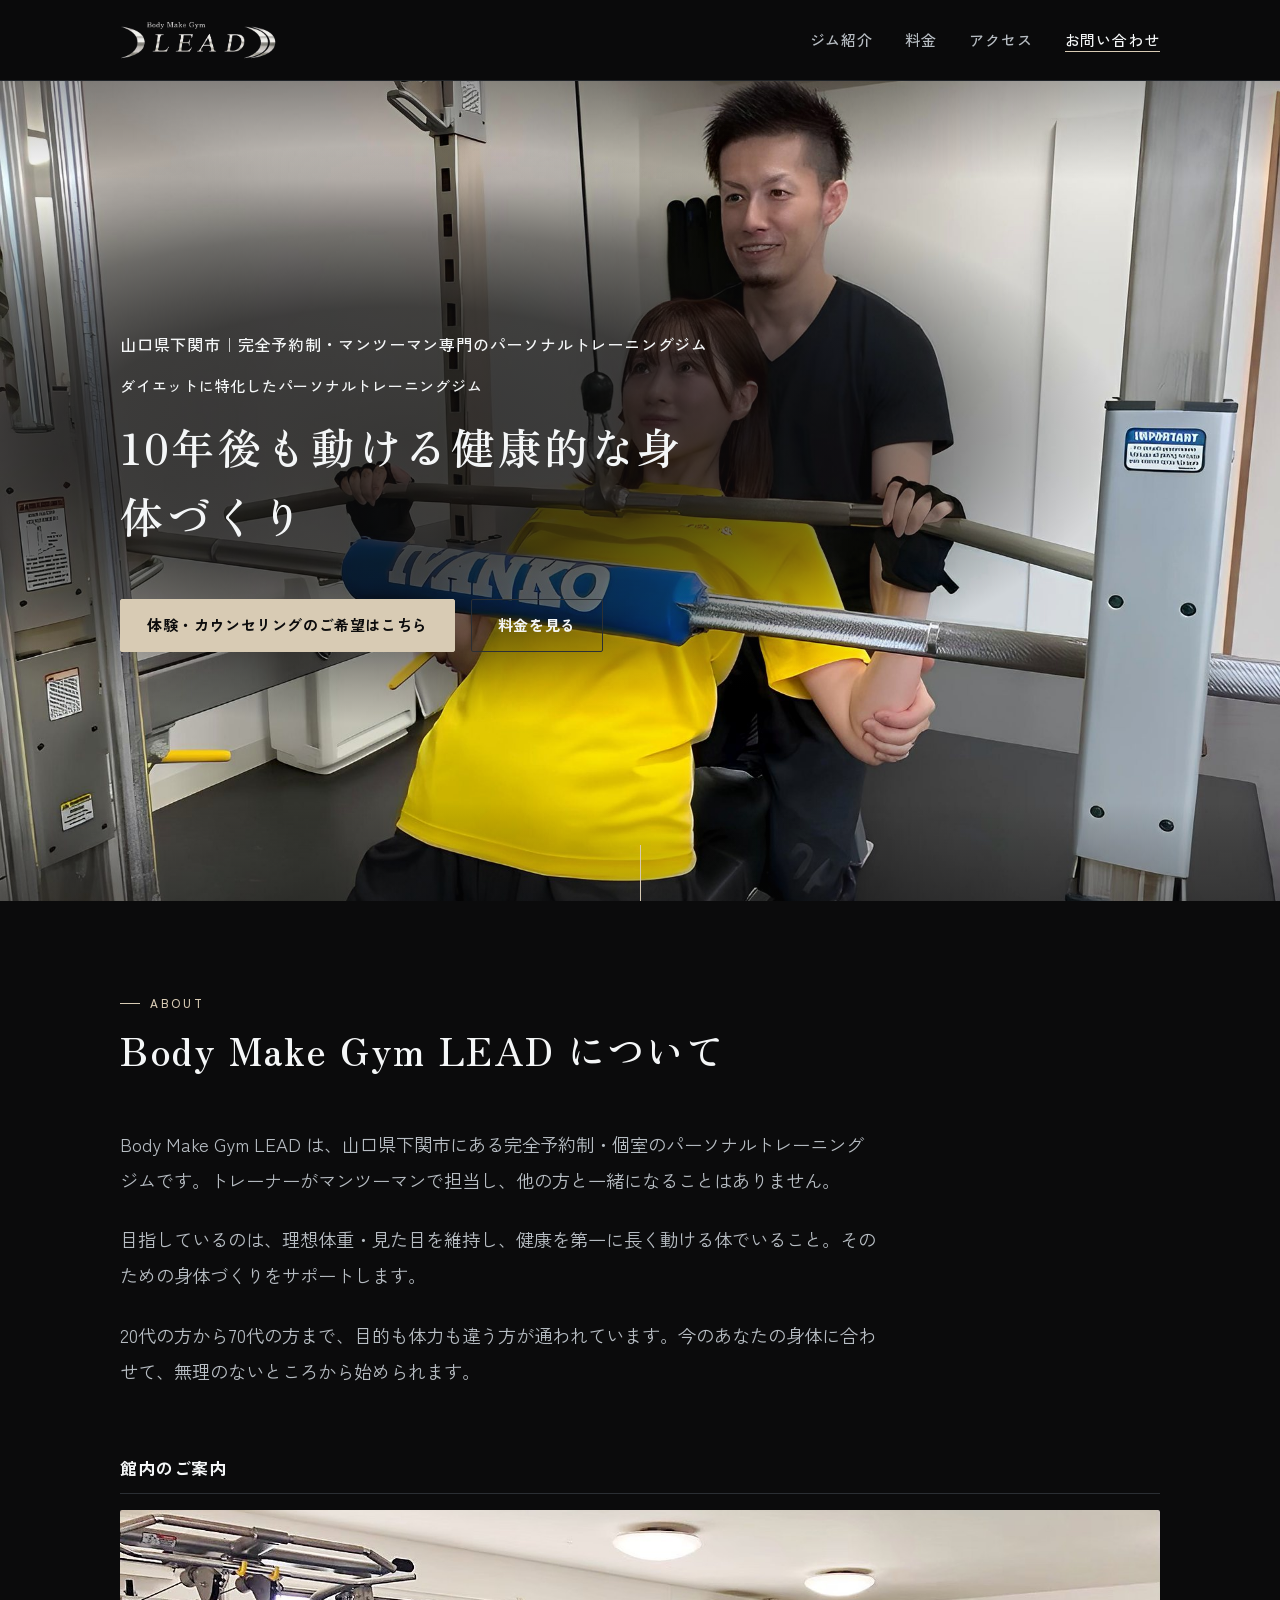
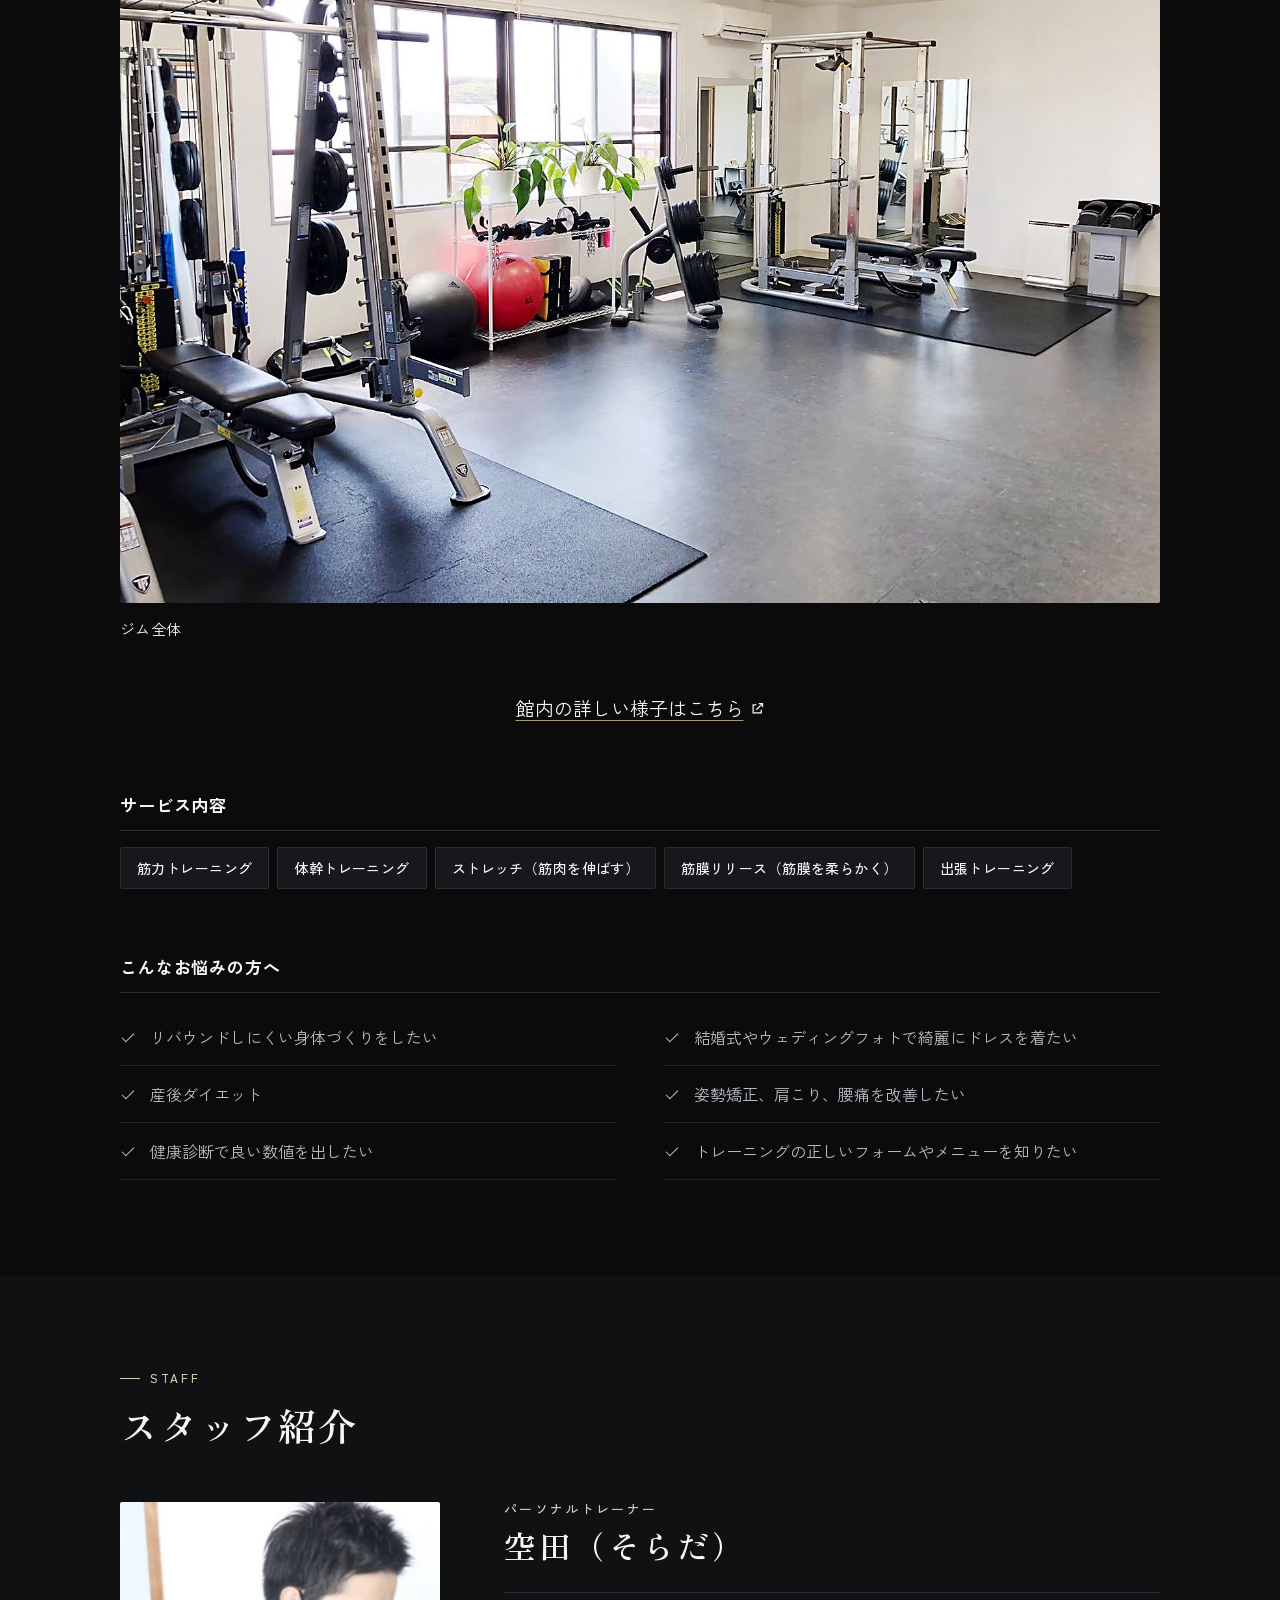
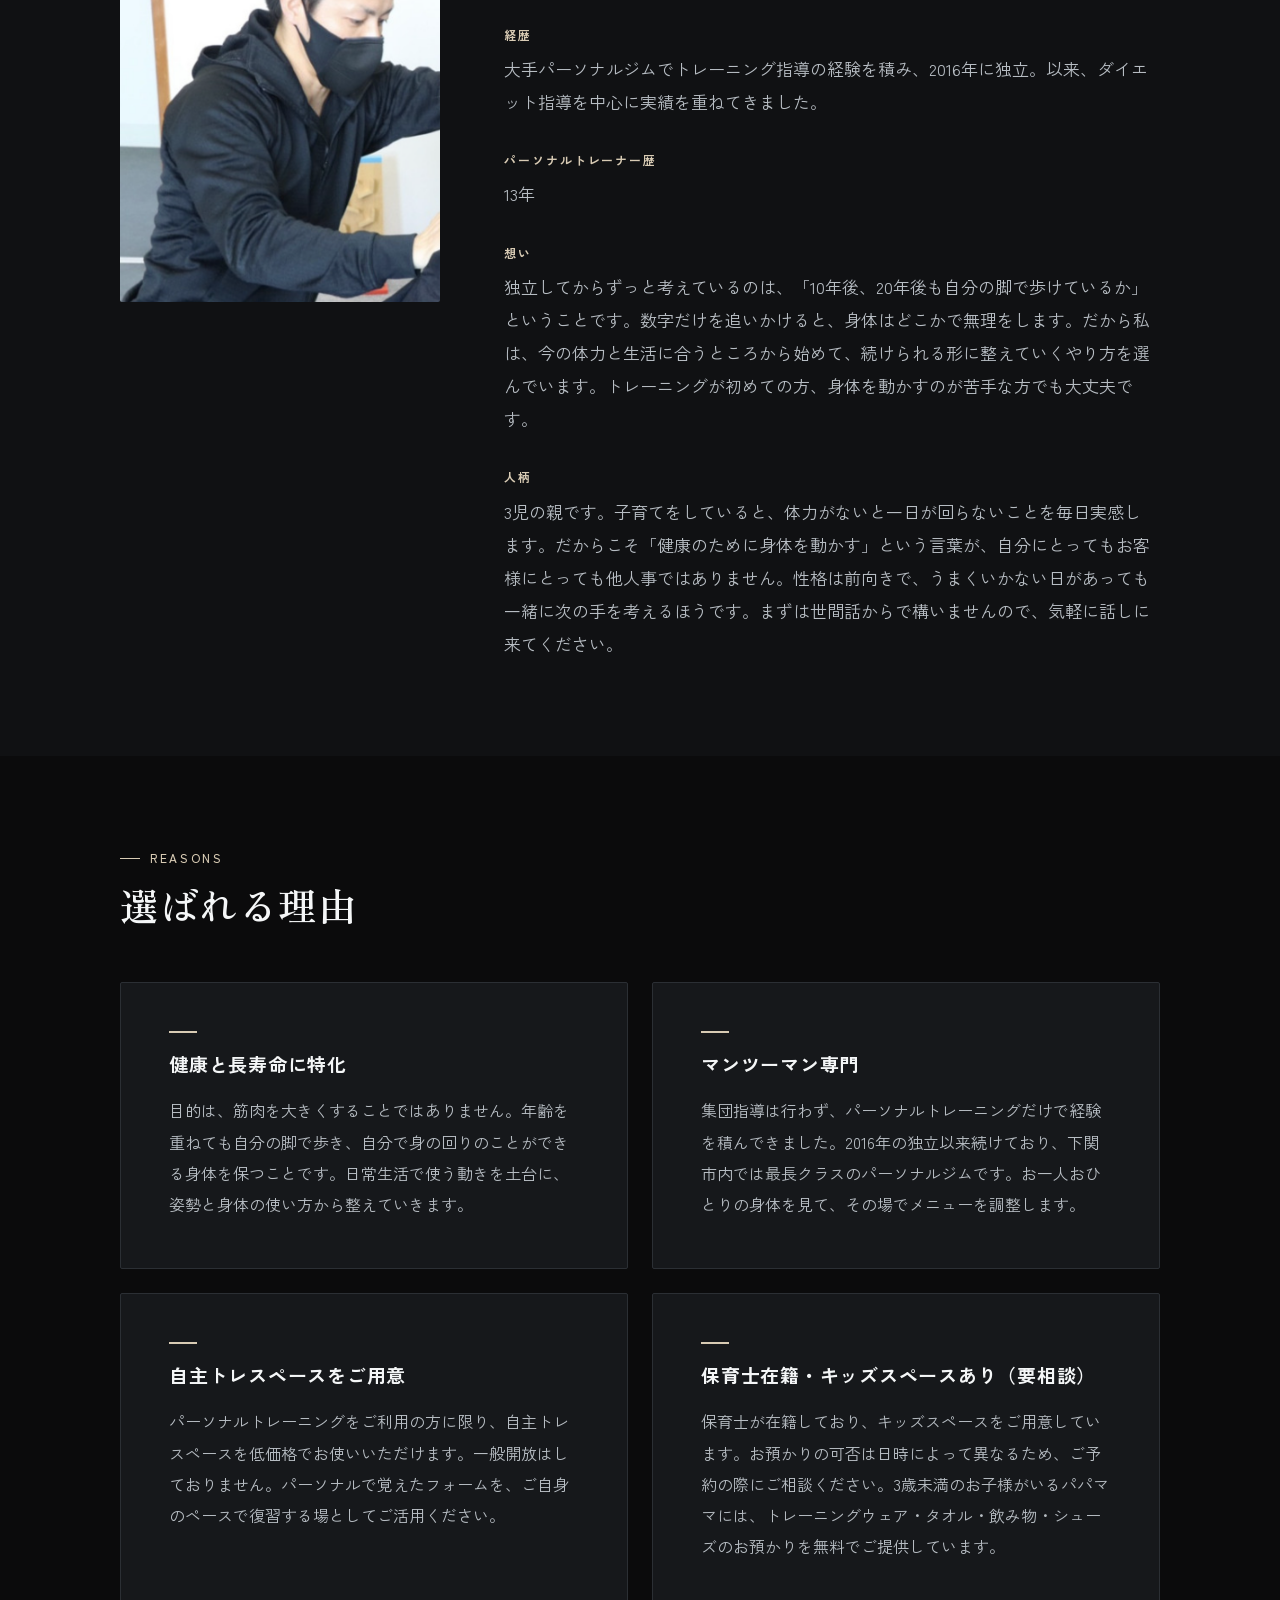
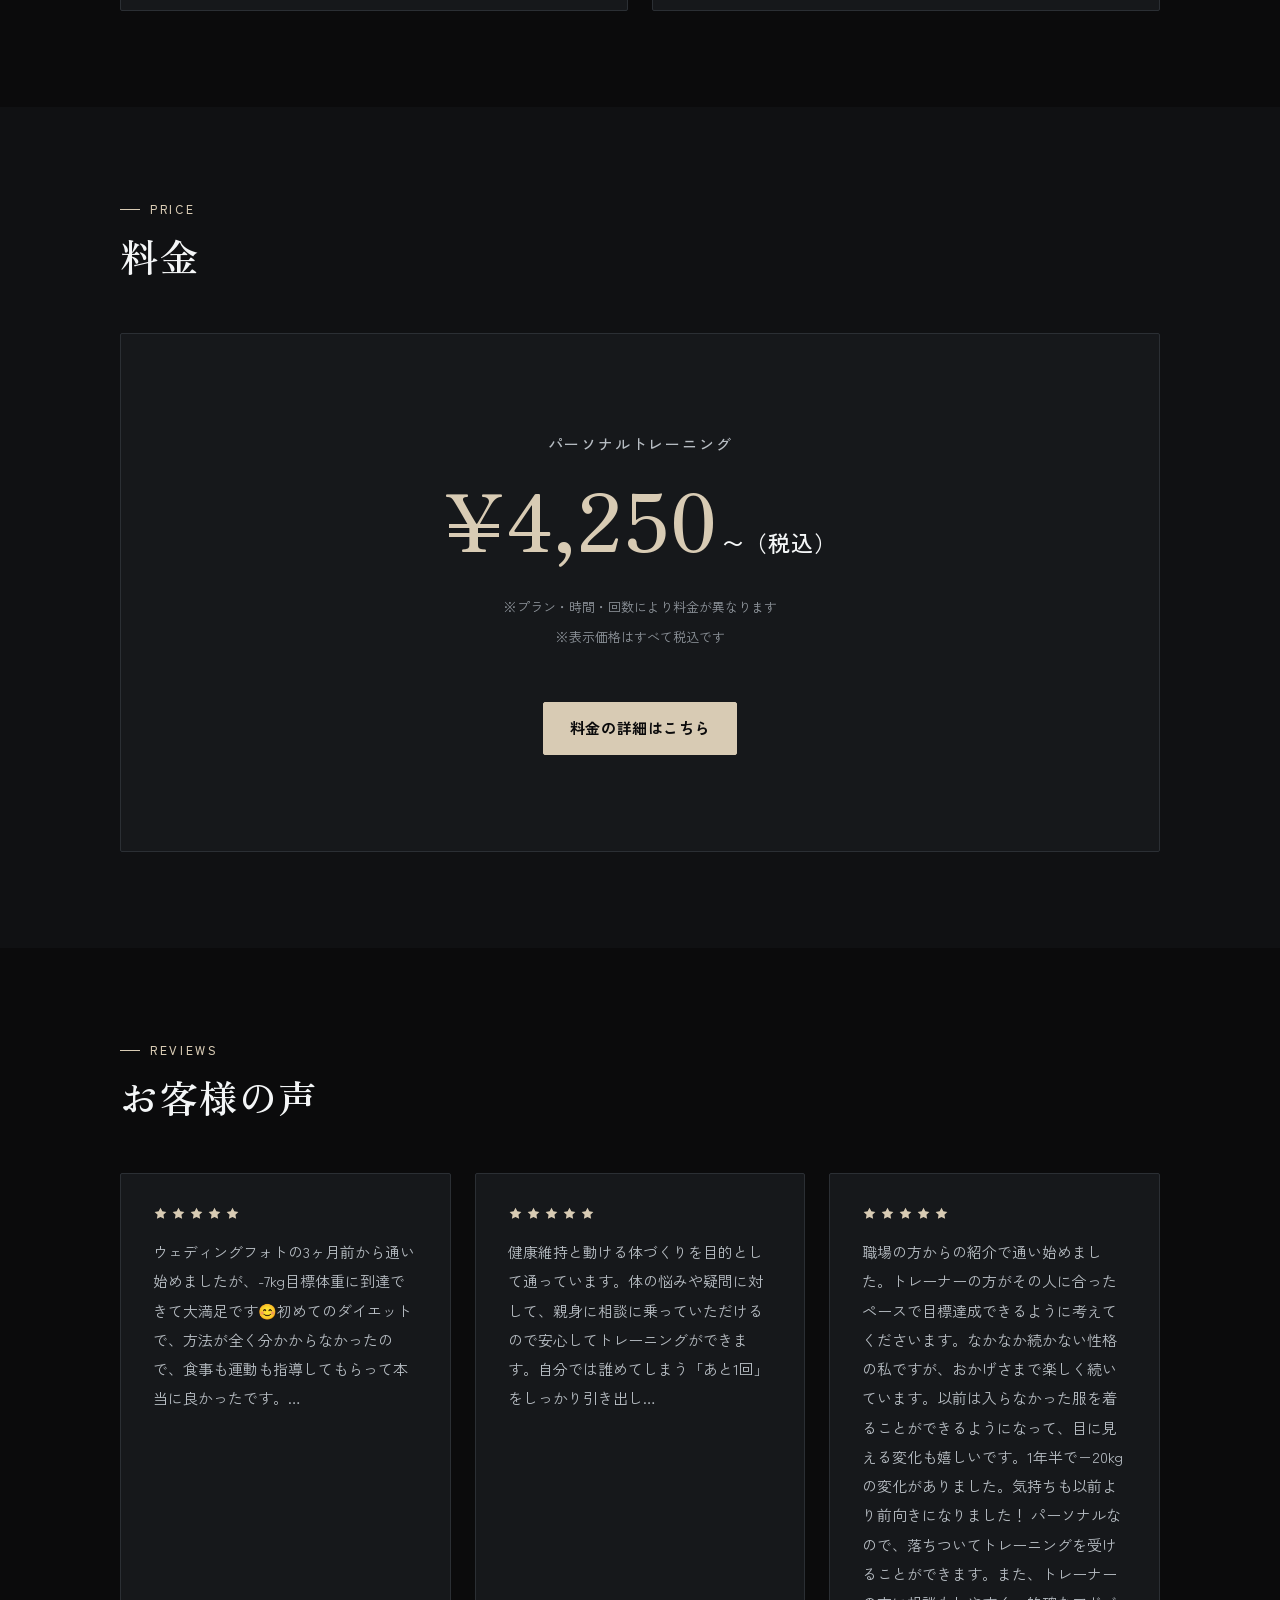
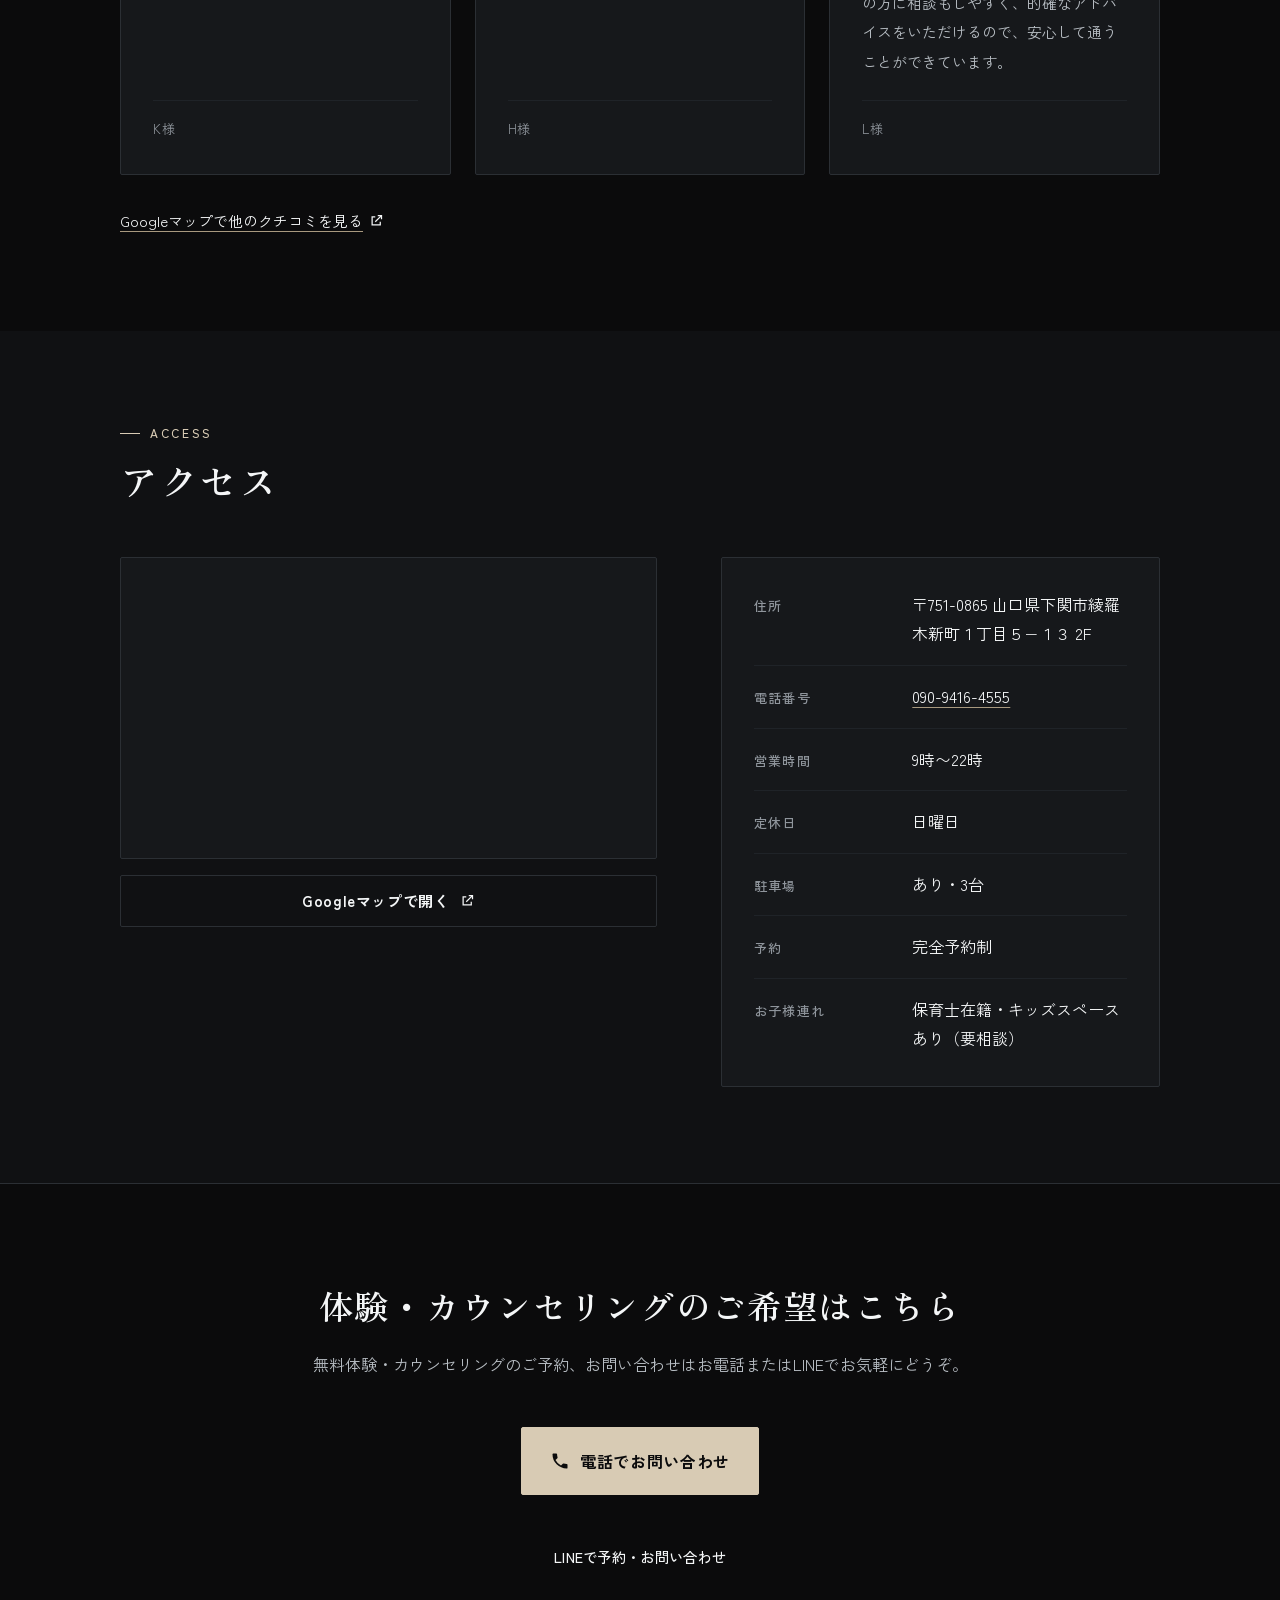
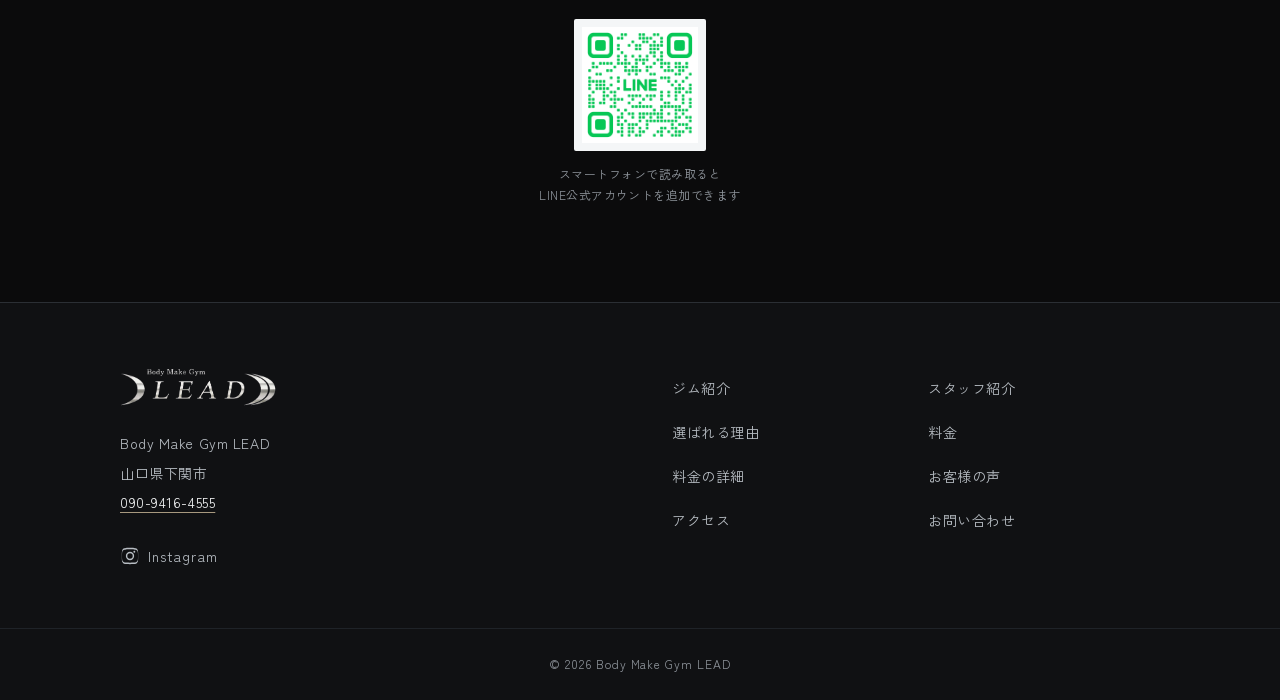
==== index.html @ f2c36df5 "Update rightmost customer review and LINE ID - Replace the third customer review (L様) with new testi" ====
<!DOCTYPE html>
<html lang="ja">
<head>
<meta charset="UTF-8">
<meta name="viewport" content="width=device-width, initial-scale=1">
<title>Body Make Gym LEAD｜山口県下関市のパーソナルトレーニングジム</title>
<meta name="description" content="山口県下関市の完全予約制・マンツーマン専門パーソナルトレーニングジム。健康と、10年後も動ける身体づくりを目的に、20代から70代まで幅広い方が通われています。">
<link rel="preconnect" href="https://fonts.googleapis.com">
<link rel="preconnect" href="https://fonts.gstatic.com" crossorigin>
<link href="https://fonts.googleapis.com/css2?family=Zen+Kaku+Gothic+New:wght@400;500;700&family=Zen+Old+Mincho:wght@400;600&display=swap" rel="stylesheet">
<link rel="stylesheet" href="assets/css/style.css">
</head>
<body class="lead-page">

<a class="lead-skip" href="#lead-main">本文へスキップ</a>

<!-- ============================================================
     ① ヘッダー
     ロゴ画像 ＋ アンカーナビ（ジム紹介／料金／アクセス／お問い合わせ）
     ============================================================ -->
<header class="lead-header" id="lead-header">
  <div class="lead-header__inner">

    <!-- ▼ロゴ：クライアント支給のロゴ画像に差し替え → {{ロゴ画像ファイル}}（支給済み logo_001.jpg）を切り抜き・透過処理して assets/img/logo.png として設置 -->
    <a class="lead-header__brand" href="#lead-hero" aria-label="Body Make Gym LEAD トップへ">
      <img class="lead-header__logo" src="assets/img/logo.png" alt="Body Make Gym LEAD" width="939" height="240" decoding="async">
    </a>
    <!-- ▲ロゴここまで -->

    <button class="lead-header__toggle" type="button" aria-expanded="false" aria-controls="lead-nav" aria-label="メニューを開く">
      <span class="lead-header__bar" aria-hidden="true"></span>
      <span class="lead-header__bar" aria-hidden="true"></span>
      <span class="lead-header__bar" aria-hidden="true"></span>
    </button>

    <nav class="lead-nav" id="lead-nav" aria-label="メインナビゲーション">
      <ul class="lead-nav__list">
        <li class="lead-nav__item"><a class="lead-nav__link" href="#lead-about">ジム紹介</a></li>
        <li class="lead-nav__item"><a class="lead-nav__link" href="#lead-price">料金</a></li>
        <li class="lead-nav__item"><a class="lead-nav__link" href="#lead-access">アクセス</a></li>
        <li class="lead-nav__item"><a class="lead-nav__link" href="#lead-contact">お問い合わせ</a></li>
      </ul>
    </nav>

  </div>
</header>

<main class="lead-main" id="lead-main">

<!-- ============================================================
     ② ファーストビュー
     ============================================================ -->
<section class="lead-section lead-hero" id="lead-hero">
  <!-- ▼メイン写真スライド：3秒ごとに自動で切り替わります。
       写真を差し替えるときは assets/img/top-01.jpg 〜 top-03.jpg を同じ名前で上書きしてください。
       枚数を変えるときは、この <img> の増減に合わせて style.css の
       「ファーストビューの背景スライド」の animation-delay を調整してください。 -->
  <div class="lead-hero__media" aria-hidden="true">
    <img class="lead-hero__img" src="assets/img/top-01.jpg" alt="" width="1920" height="1439" decoding="async" fetchpriority="high">
    <img class="lead-hero__img" src="assets/img/top-02.jpg" alt="" width="1920" height="1441" decoding="async">
    <img class="lead-hero__img" src="assets/img/top-03.jpg" alt="" width="1920" height="1439" decoding="async">
  </div>
  <!-- ▲メイン写真スライドここまで -->
  <div class="lead-hero__veil" aria-hidden="true"></div>

  <div class="lead-hero__inner lead-container">
    <p class="lead-hero__lead">山口県下関市｜完全予約制・マンツーマン専門のパーソナルトレーニングジム</p>
    <!-- ▼キャッチコピー：<br> は「身体」が2行に割れるのを防ぐための改行位置です。文言を変えるときは改行位置も見直してください -->
    <p class="lead-hero__subheading">ダイエットに特化したパーソナルトレーニングジム</p>
    <h1 class="lead-hero__catch">10年後も動ける健康的な身体づくり</h1>
    <!-- ▲キャッチコピーここまで -->

    <div class="lead-hero__actions">
      <a class="lead-btn lead-btn--fill" href="#lead-contact">体験・カウンセリングのご希望はこちら</a>
      <a class="lead-btn lead-btn--line" href="#lead-price">料金を見る</a>
    </div>
  </div>

  <span class="lead-hero__scroll" aria-hidden="true"></span>
</section>

<!-- ============================================================
     ③ ジム紹介（法人としてのLEAD）
     ============================================================ -->
<section class="lead-section lead-about" id="lead-about" aria-labelledby="lead-about-h">
  <div class="lead-container">

    <header class="lead-head lead-reveal">
      <p class="lead-head__eyebrow">About</p>
      <h2 class="lead-head__title" id="lead-about-h">Body Make Gym LEAD について</h2>
    </header>

    <div class="lead-about__body lead-reveal">
      <p class="lead-p">Body Make Gym LEAD は、山口県下関市にある完全予約制・個室のパーソナルトレーニングジムです。トレーナーがマンツーマンで担当し、他の方と一緒になることはありません。</p>
      <p class="lead-p">目指しているのは、理想体重・見た目を維持し、健康を第一に長く動ける体でいること。そのための身体づくりをサポートします。</p>
      <p class="lead-p">20代の方から70代の方まで、目的も体力も違う方が通われています。今のあなたの身体に合わせて、無理のないところから始められます。</p>
    </div>

    <!-- ▼館内のご案内：写真を差し替えるときは assets/img/gym-01.jpg 〜 gym-05.jpg を同じ名前で上書きしてください。
         キャプションは「何が写っているか」だけを書く方針です。
         利用条件（自主トレスペースはパーソナルご利用の方限定／お預かりは要相談）は
         打ち合わせで確定した内容のみを添えています。文言を変える際はご注意ください。 -->
    <div class="lead-about__block lead-reveal">
      <h3 class="lead-h3">館内のご案内</h3>

      <figure class="lead-gallery__lead">
        <div class="lead-imgbox lead-imgbox--32">
          <img class="lead-img" src="assets/img/gym-01.jpg" alt="Body Make Gym LEAD の店内全体。トレーニングマシンが並ぶ明るいフロア" width="1600" height="1067" loading="lazy" decoding="async">
        </div>
        <figcaption class="lead-gallery__cap">ジム全体</figcaption>
      </figure>

      <p class="lead-about__more lead-reveal">
        <a class="lead-textlink" href="gallery.html">
          館内の詳しい様子はこちら
          <svg class="lead-icon lead-icon--sm" viewBox="0 0 24 24" aria-hidden="true" focusable="false"><path d="M14 3h7v7h-2V6.4l-8.3 8.3-1.4-1.4L17.6 5H14zM5 5h5v2H6v11h11v-4h2v6H4V5z"/></svg>
        </a>
      </p>
    </div>
    <!-- ▲館内のご案内ここまで -->

    <!-- ▼サービス内容：項目を増減する場合はこのリストを編集 -->
    <div class="lead-about__block lead-reveal">
      <h3 class="lead-h3">サービス内容</h3>
      <ul class="lead-tags">
        <li class="lead-tags__item">筋力トレーニング</li>
        <li class="lead-tags__item">体幹トレーニング</li>
        <li class="lead-tags__item">ストレッチ（筋肉を伸ばす）</li>
        <li class="lead-tags__item">筋膜リリース（筋膜を柔らかく）</li>
        <li class="lead-tags__item">出張トレーニング</li>
      </ul>
    </div>
    <!-- ▲サービス内容ここまで -->

    <!-- ▼こんなお悩みの方へ：項目を増減する場合はこのリストを編集 -->
    <div class="lead-about__block lead-reveal">
      <h3 class="lead-h3">こんなお悩みの方へ</h3>
      <ul class="lead-checks">
        <li class="lead-checks__item">リバウンドしにくい身体づくりをしたい</li>
        <li class="lead-checks__item">結婚式やウェディングフォトで綺麗にドレスを着たい</li>
        <li class="lead-checks__item">産後ダイエット</li>
        <li class="lead-checks__item">姿勢矯正、肩こり、腰痛を改善したい</li>
        <li class="lead-checks__item">健康診断で良い数値を出したい</li>
        <li class="lead-checks__item">トレーニングの正しいフォームやメニューを知りたい</li>
      </ul>
    </div>
    <!-- ▲こんなお悩みの方へここまで -->

  </div>
</section>

<!-- ============================================================
     ④ スタッフ紹介（個人）
     ※ここは「サービス説明」を書かない。人柄を伝えるセクション。
     ============================================================ -->
<section class="lead-section lead-staff" id="lead-staff" aria-labelledby="lead-staff-h">
  <div class="lead-container">

    <header class="lead-head lead-reveal">
      <p class="lead-head__eyebrow">Staff</p>
      <h2 class="lead-head__title" id="lead-staff-h">スタッフ紹介</h2>
    </header>

    <div class="lead-staff__grid lead-reveal">
      <div class="lead-staff__photo lead-imgbox lead-imgbox--45">
        <!-- ▼トレーナー写真：顔が分かる写真に差し替え（4:5） -->
        <img class="lead-img" src="assets/img/sorada.png" alt="パーソナルトレーナー 空田（そらだ）" width="800" height="1000" loading="lazy" decoding="async">
        <!-- ▲トレーナー写真ここまで -->
      </div>

      <div class="lead-staff__body">
        <!-- ▼トレーナー氏名・肩書：ここを書き換え -->
        <p class="lead-staff__role">パーソナルトレーナー</p>
        <p class="lead-staff__name">空田（そらだ）</p>
        <!-- ▲トレーナー氏名・肩書ここまで -->

        <dl class="lead-staff__dl">
          <dt class="lead-staff__dt">経歴</dt>
          <dd class="lead-staff__dd">大手パーソナルジムでトレーニング指導の経験を積み、2016年に独立。以来、ダイエット指導を中心に実績を重ねてきました。</dd>

          <dt class="lead-staff__dt">パーソナルトレーナー歴</dt>
          <dd class="lead-staff__dd">13年</dd>

          <dt class="lead-staff__dt">想い</dt>
          <dd class="lead-staff__dd">独立してからずっと考えているのは、「10年後、20年後も自分の脚で歩けているか」ということです。数字だけを追いかけると、身体はどこかで無理をします。だから私は、今の体力と生活に合うところから始めて、続けられる形に整えていくやり方を選んでいます。トレーニングが初めての方、身体を動かすのが苦手な方でも大丈夫です。</dd>

          <dt class="lead-staff__dt">人柄</dt>
          <dd class="lead-staff__dd">3児の親です。子育てをしていると、体力がないと一日が回らないことを毎日実感します。だからこそ「健康のために身体を動かす」という言葉が、自分にとってもお客様にとっても他人事ではありません。性格は前向きで、うまくいかない日があっても一緒に次の手を考えるほうです。まずは世間話からで構いませんので、気軽に話しに来てください。</dd>
        </dl>
      </div>
    </div>

  </div>
</section>

<!-- ============================================================
     ⑤ 選ばれる理由（強み）
     ============================================================ -->
<section class="lead-section lead-reasons" id="lead-reasons" aria-labelledby="lead-reasons-h">
  <div class="lead-container">

    <header class="lead-head lead-reveal">
      <p class="lead-head__eyebrow">Reasons</p>
      <h2 class="lead-head__title" id="lead-reasons-h">選ばれる理由</h2>
    </header>

    <!-- ▼強みカード：4枚。文章を書き換える場合はこの中を編集 -->
    <ul class="lead-cards lead-reveal">

      <li class="lead-card">
        <h3 class="lead-card__title">健康と長寿命に特化</h3>
        <p class="lead-card__text">目的は、筋肉を大きくすることではありません。年齢を重ねても自分の脚で歩き、自分で身の回りのことができる身体を保つことです。日常生活で使う動きを土台に、姿勢と身体の使い方から整えていきます。</p>
      </li>

      <li class="lead-card">
        <h3 class="lead-card__title">マンツーマン専門</h3>
        <p class="lead-card__text">集団指導は行わず、パーソナルトレーニングだけで経験を積んできました。2016年の独立以来続けており、下関市内では最長クラスのパーソナルジムです。お一人おひとりの身体を見て、その場でメニューを調整します。</p>
      </li>

      <li class="lead-card">
        <h3 class="lead-card__title">自主トレスペースをご用意</h3>
        <p class="lead-card__text">パーソナルトレーニングをご利用の方に限り、自主トレスペースを低価格でお使いいただけます。一般開放はしておりません。パーソナルで覚えたフォームを、ご自身のペースで復習する場としてご活用ください。</p>
      </li>

      <li class="lead-card">
        <h3 class="lead-card__title">保育士在籍・キッズスペースあり（要相談）</h3>
        <p class="lead-card__text">保育士が在籍しており、キッズスペースをご用意しています。お預かりの可否は日時によって異なるため、ご予約の際にご相談ください。3歳未満のお子様がいるパパママには、トレーニングウェア・タオル・飲み物・シューズのお預かりを無料でご提供しています。</p>
      </li>

    </ul>
    <!-- ▲強みカードここまで -->

  </div>
</section>

<!-- ============================================================
     ⑥ 料金（トップページは最低価格のみ）
     ============================================================ -->
<section class="lead-section lead-price" id="lead-price" aria-labelledby="lead-price-h">
  <div class="lead-container">

    <header class="lead-head lead-reveal">
      <p class="lead-head__eyebrow">Price</p>
      <h2 class="lead-head__title" id="lead-price-h">料金</h2>
    </header>

    <div class="lead-price__box lead-reveal">
      <!-- ▼料金：ここの数字を書き換えればトップページの料金表示が変わります -->
      <p class="lead-price__label">パーソナルトレーニング</p>
      <p class="lead-price__figure"><span class="lead-price__num">¥4,250</span><span class="lead-price__from">〜（税込）</span></p>
      <!-- ▲料金ここまで -->

      <p class="lead-price__note">※プラン・時間・回数により料金が異なります</p>
      <p class="lead-price__note">※表示価格はすべて税込です</p>

      <a class="lead-btn lead-btn--fill lead-price__cta" href="price.html">料金の詳細はこちら</a>
    </div>

  </div>
</section>

<!-- ============================================================
     ⑦ お客様の声（Googleクチコミ 2〜3件のみ）
     ============================================================ -->
<section class="lead-section lead-voice" id="lead-voice" aria-labelledby="lead-voice-h">
  <div class="lead-container">

    <header class="lead-head lead-reveal">
      <p class="lead-head__eyebrow">Reviews</p>
      <h2 class="lead-head__title" id="lead-voice-h">お客様の声</h2>
    </header>

    <!-- ▼クチコミ：3列グリッド形式で表示 -->
    <div class="lead-voices lead-reveal">

      <div class="lead-voice-card">
        <p class="lead-stars" role="img" aria-label="5段階中5">
          <svg class="lead-star" viewBox="0 0 24 24" aria-hidden="true" focusable="false"><path d="m12 2.6 2.9 5.9 6.5.9-4.7 4.6 1.1 6.4-5.8-3-5.8 3 1.1-6.4L2.6 9.4l6.5-.9z"/></svg>
          <svg class="lead-star" viewBox="0 0 24 24" aria-hidden="true" focusable="false"><path d="m12 2.6 2.9 5.9 6.5.9-4.7 4.6 1.1 6.4-5.8-3-5.8 3 1.1-6.4L2.6 9.4l6.5-.9z"/></svg>
          <svg class="lead-star" viewBox="0 0 24 24" aria-hidden="true" focusable="false"><path d="m12 2.6 2.9 5.9 6.5.9-4.7 4.6 1.1 6.4-5.8-3-5.8 3 1.1-6.4L2.6 9.4l6.5-.9z"/></svg>
          <svg class="lead-star" viewBox="0 0 24 24" aria-hidden="true" focusable="false"><path d="m12 2.6 2.9 5.9 6.5.9-4.7 4.6 1.1 6.4-5.8-3-5.8 3 1.1-6.4L2.6 9.4l6.5-.9z"/></svg>
          <svg class="lead-star" viewBox="0 0 24 24" aria-hidden="true" focusable="false"><path d="m12 2.6 2.9 5.9 6.5.9-4.7 4.6 1.1 6.4-5.8-3-5.8 3 1.1-6.4L2.6 9.4l6.5-.9z"/></svg>
        </p>
        <blockquote class="lead-voice-card__text"><p>ウェディングフォトの3ヶ月前から通い始めましたが、-7kg目標体重に到達できて大満足です😊初めてのダイエットで、方法が全く分かからなかったので、食事も運動も指導してもらって本当に良かったです。…</p></blockquote>
        <p class="lead-voice-card__name">K様</p>
      </div>

      <div class="lead-voice-card">
        <p class="lead-stars" role="img" aria-label="5段階中5">
          <svg class="lead-star" viewBox="0 0 24 24" aria-hidden="true" focusable="false"><path d="m12 2.6 2.9 5.9 6.5.9-4.7 4.6 1.1 6.4-5.8-3-5.8 3 1.1-6.4L2.6 9.4l6.5-.9z"/></svg>
          <svg class="lead-star" viewBox="0 0 24 24" aria-hidden="true" focusable="false"><path d="m12 2.6 2.9 5.9 6.5.9-4.7 4.6 1.1 6.4-5.8-3-5.8 3 1.1-6.4L2.6 9.4l6.5-.9z"/></svg>
          <svg class="lead-star" viewBox="0 0 24 24" aria-hidden="true" focusable="false"><path d="m12 2.6 2.9 5.9 6.5.9-4.7 4.6 1.1 6.4-5.8-3-5.8 3 1.1-6.4L2.6 9.4l6.5-.9z"/></svg>
          <svg class="lead-star" viewBox="0 0 24 24" aria-hidden="true" focusable="false"><path d="m12 2.6 2.9 5.9 6.5.9-4.7 4.6 1.1 6.4-5.8-3-5.8 3 1.1-6.4L2.6 9.4l6.5-.9z"/></svg>
          <svg class="lead-star" viewBox="0 0 24 24" aria-hidden="true" focusable="false"><path d="m12 2.6 2.9 5.9 6.5.9-4.7 4.6 1.1 6.4-5.8-3-5.8 3 1.1-6.4L2.6 9.4l6.5-.9z"/></svg>
        </p>
        <blockquote class="lead-voice-card__text"><p>健康維持と動ける体づくりを目的として通っています。体の悩みや疑問に対して、親身に相談に乗っていただけるので安心してトレーニングができます。自分では誰めてしまう「あと1回」をしっかり引き出し…</p></blockquote>
        <p class="lead-voice-card__name">H様</p>
      </div>

      <div class="lead-voice-card">
        <p class="lead-stars" role="img" aria-label="5段階中5">
          <svg class="lead-star" viewBox="0 0 24 24" aria-hidden="true" focusable="false"><path d="m12 2.6 2.9 5.9 6.5.9-4.7 4.6 1.1 6.4-5.8-3-5.8 3 1.1-6.4L2.6 9.4l6.5-.9z"/></svg>
          <svg class="lead-star" viewBox="0 0 24 24" aria-hidden="true" focusable="false"><path d="m12 2.6 2.9 5.9 6.5.9-4.7 4.6 1.1 6.4-5.8-3-5.8 3 1.1-6.4L2.6 9.4l6.5-.9z"/></svg>
          <svg class="lead-star" viewBox="0 0 24 24" aria-hidden="true" focusable="false"><path d="m12 2.6 2.9 5.9 6.5.9-4.7 4.6 1.1 6.4-5.8-3-5.8 3 1.1-6.4L2.6 9.4l6.5-.9z"/></svg>
          <svg class="lead-star" viewBox="0 0 24 24" aria-hidden="true" focusable="false"><path d="m12 2.6 2.9 5.9 6.5.9-4.7 4.6 1.1 6.4-5.8-3-5.8 3 1.1-6.4L2.6 9.4l6.5-.9z"/></svg>
          <svg class="lead-star" viewBox="0 0 24 24" aria-hidden="true" focusable="false"><path d="m12 2.6 2.9 5.9 6.5.9-4.7 4.6 1.1 6.4-5.8-3-5.8 3 1.1-6.4L2.6 9.4l6.5-.9z"/></svg>
        </p>
        <blockquote class="lead-voice-card__text"><p>職場の方からの紹介で通い始めました。トレーナーの方がその人に合ったペースで目標達成できるように考えてくださいます。なかなか続かない性格の私ですが、おかげさまで楽しく続いています。以前は入らなかった服を着ることができるようになって、目に見える変化も嬉しいです。1年半で−20kgの変化がありました。気持ちも以前より前向きになりました！
パーソナルなので、落ちついてトレーニングを受けることができます。また、トレーナーの方に相談もしやすく、的確なアドバイスをいただけるので、安心して通うことができています。</p></blockquote>
        <p class="lead-voice-card__name">L様</p>
      </div>

    </div>
    <!-- ▲クチコミここまで -->

    <p class="lead-voice__more lead-reveal">
      <a class="lead-textlink" href="https://maps.app.goo.gl/gR8Fu1kC1TKGGPWx8" target="_blank" rel="noopener noreferrer">
        Googleマップで他のクチコミを見る
        <svg class="lead-icon lead-icon--sm" viewBox="0 0 24 24" aria-hidden="true" focusable="false"><path d="M14 3h7v7h-2V6.4l-8.3 8.3-1.4-1.4L17.6 5H14zM5 5h5v2H6v11h11v-4h2v6H4V5z"/></svg>
      </a>
    </p>

  </div>
</section>

<!-- ============================================================
     ⑧ アクセス
     ============================================================ -->
<section class="lead-section lead-access" id="lead-access" aria-labelledby="lead-access-h">
  <div class="lead-container">

    <header class="lead-head lead-reveal">
      <p class="lead-head__eyebrow">Access</p>
      <h2 class="lead-head__title" id="lead-access-h">アクセス</h2>
    </header>

    <div class="lead-access__grid">

      <div class="lead-access__mapcol lead-reveal">
        <!-- ▼地図：Googleマップの「地図を埋め込む」で取得した <iframe> をこの下に貼り付け -->
        <div class="lead-map">
          <iframe src="https://www.google.com/maps/embed?pb=!1m18!1m12!1m3!1d2276.5133647958696!2d130.92333930334397!3d34.006136495061334!2m3!1f0!2f0!3f0!3m2!1i1024!2i768!4f13.1!3m3!1m2!1s0x3543a2d39fefffff%3A0x330028101c3e8096!2sBody%20Make%20Gym%20LEAD!5e0!3m2!1sja!2sjp!4v1787614045728!5m2!1sja!2sjp" width="600" height="450" style="border:0;" allowfullscreen="" loading="lazy" referrerpolicy="strict-origin-when-cross-origin"></iframe>
        </div>
        <!-- ▲地図ここまで -->

        <a class="lead-btn lead-btn--line lead-access__mapbtn" href="https://maps.app.goo.gl/gR8Fu1kC1TKGGPWx8" target="_blank" rel="noopener noreferrer">
          Googleマップで開く
          <svg class="lead-icon lead-icon--sm" viewBox="0 0 24 24" aria-hidden="true" focusable="false"><path d="M14 3h7v7h-2V6.4l-8.3 8.3-1.4-1.4L17.6 5H14zM5 5h5v2H6v11h11v-4h2v6H4V5z"/></svg>
        </a>
      </div>

      <!-- ▼店舗情報：住所・営業時間・定休日などはこの表を書き換え -->
      <div class="lead-infocard lead-reveal">
        <dl class="lead-infocard__dl">

          <div class="lead-infocard__row">
            <dt class="lead-infocard__dt">住所</dt>
            <dd class="lead-infocard__dd">〒751-0865 山口県下関市綾羅木新町１丁目５−１３ 2F</dd>
          </div>

          <div class="lead-infocard__row">
            <dt class="lead-infocard__dt">電話番号</dt>
            <dd class="lead-infocard__dd"><a class="lead-textlink" href="tel:090-9416-4555">090-9416-4555</a></dd>
          </div>

          <div class="lead-infocard__row">
            <dt class="lead-infocard__dt">営業時間</dt>
            <dd class="lead-infocard__dd">9時〜22時</dd>
          </div>

          <div class="lead-infocard__row">
            <dt class="lead-infocard__dt">定休日</dt>
            <dd class="lead-infocard__dd">日曜日</dd>
          </div>

          <div class="lead-infocard__row">
            <dt class="lead-infocard__dt">駐車場</dt>
            <dd class="lead-infocard__dd">あり・3台</dd>
          </div>

          <div class="lead-infocard__row">
            <dt class="lead-infocard__dt">予約</dt>
            <dd class="lead-infocard__dd">完全予約制</dd>
          </div>

          <div class="lead-infocard__row">
            <dt class="lead-infocard__dt">お子様連れ</dt>
            <dd class="lead-infocard__dd">保育士在籍・キッズスペースあり（要相談）</dd>
          </div>

        </dl>
      </div>
      <!-- ▲店舗情報ここまで -->

    </div>
  </div>
</section>

<!-- ============================================================
     フェーズ2：外部の無料予約サービスを埋め込む予定
     空き状況カレンダーの設置枠。今回は非表示（hidden）にしています。
     公開する際は下の <section> から hidden 属性を外し、
     lead-schedule__slot の中に予約サービスの埋め込みコードを貼り付けてください。
     ============================================================ -->
<section class="lead-section lead-schedule" id="lead-schedule" aria-labelledby="lead-schedule-h" hidden>
  <div class="lead-container">
    <header class="lead-head">
      <p class="lead-head__eyebrow">Schedule</p>
      <h2 class="lead-head__title" id="lead-schedule-h">空き状況</h2>
    </header>
    <div class="lead-schedule__slot">
      <!-- フェーズ2：外部の無料予約サービスを埋め込む予定 -->
    </div>
  </div>
</section>

<!-- ============================================================
     ⑨ お問い合わせ／CTA
     ※メールフォームは設置しない（迷惑メール対策のため意図的に排除）
     ============================================================ -->
<section class="lead-section lead-contact" id="lead-contact" aria-labelledby="lead-contact-h">
  <div class="lead-container">

    <div class="lead-contact__inner lead-reveal">
      <h2 class="lead-contact__title" id="lead-contact-h">体験・カウンセリングのご希望はこちら</h2>
      <p class="lead-contact__text">無料体験・カウンセリングのご予約、お問い合わせはお電話またはLINEでお気軽にどうぞ。</p>

      <div class="lead-contact__actions">
        <!-- ▼電話番号：ここを書き換えると表示とタップ発信の両方が変わります -->
        <a class="lead-btn lead-btn--fill lead-btn--lg" href="tel:090-9416-4555">
          <svg class="lead-icon" viewBox="0 0 24 24" aria-hidden="true" focusable="false"><path d="M6.6 10.8a15.1 15.1 0 0 0 6.6 6.6l2.2-2.2a1 1 0 0 1 1-.25 11.4 11.4 0 0 0 3.6.57 1 1 0 0 1 1 1V20a1 1 0 0 1-1 1A17 17 0 0 1 3 4a1 1 0 0 1 1-1h3.5a1 1 0 0 1 1 1 11.4 11.4 0 0 0 .57 3.6 1 1 0 0 1-.25 1z"/></svg>
          <span class="lead-btn__main">電話でお問い合わせ</span>
        </a>
        <!-- ▲電話番号ここまで -->
      </div>

      <!-- ▼LINE公式アカウント：予約・お問い合わせはLINEでも対応 -->
      <p class="lead-contact__line-text">LINEで予約・お問い合わせ</p>

      <!-- ▼LINE QRコード：PCで表示 -->
      <figure class="lead-contact__qr lead-contact__qr--pc">
        <img class="lead-contact__qrimg" src="assets/img/qrcode.png" alt="LINE公式アカウントの友だち追加用QRコード" width="240" height="240" loading="lazy" decoding="async">
        <figcaption class="lead-contact__qrcap">スマートフォンで読み取ると<br>LINE公式アカウントを追加できます</figcaption>
      </figure>
      <!-- ▲LINE QRコードここまで -->

      <!-- ▼LINE友達追加ボタン：SPで表示 -->
      <div class="lead-contact__line lead-contact__line--sp">
        <div class="line-it-button" data-lang="ja" data-type="friend" data-env="PROD" data-lineId="@vxf9542g"></div>
        <script src="https://www.line-website.com/social-plugins/js/thirdparty/loader.min.js" async="async" defer="defer"></script>
      </div>
      <!-- ▲LINE友達追加ボタンここまで -->


    </div>
  </div>
</section>

</main>

<!-- ============================================================
     ⑩ フッター
     ============================================================ -->
<footer class="lead-footer" id="lead-footer">
  <div class="lead-container lead-footer__inner">

    <div class="lead-footer__brand">
      <img class="lead-footer__logo" src="assets/img/logo.png" alt="Body Make Gym LEAD" width="939" height="240" loading="lazy" decoding="async">
      <p class="lead-footer__meta">Body Make Gym LEAD</p>
      <p class="lead-footer__meta">山口県下関市</p>
      <p class="lead-footer__meta"><a class="lead-textlink" href="tel:090-9416-4555">090-9416-4555</a></p>

      <a class="lead-footer__sns" href="https://www.instagram.com/bodymakegymlead.shimonoseki/" target="_blank" rel="noopener noreferrer" aria-label="Instagram（新しいタブで開く）">
        <svg class="lead-icon" viewBox="0 0 24 24" aria-hidden="true" focusable="false"><path d="M12 2.2c3.2 0 3.6 0 4.8.07 1.2.05 1.8.25 2.2.42.6.22 1 .48 1.4.9.42.42.68.82.9 1.4.17.4.37 1 .42 2.2.07 1.2.07 1.6.07 4.8s0 3.6-.07 4.8c-.05 1.2-.25 1.8-.42 2.2a3.9 3.9 0 0 1-.9 1.4c-.42.42-.82.68-1.4.9-.4.17-1 .37-2.2.42-1.2.07-1.6.07-4.8.07s-3.6 0-4.8-.07c-1.2-.05-1.8-.25-2.2-.42a3.9 3.9 0 0 1-1.4-.9 3.9 3.9 0 0 1-.9-1.4c-.17-.4-.37-1-.42-2.2C2.2 15.6 2.2 15.2 2.2 12s0-3.6.07-4.8c.05-1.2.25-1.8.42-2.2.22-.6.48-1 .9-1.4.42-.42.82-.68 1.4-.9.4-.17 1-.37 2.2-.42C8.4 2.2 8.8 2.2 12 2.2zm0 1.8c-3.14 0-3.5.01-4.74.07-1.14.05-1.76.24-2.17.4-.55.21-.94.47-1.35.88-.41.41-.67.8-.88 1.35-.16.41-.35 1.03-.4 2.17C2.4 10.1 2.4 10.46 2.4 12s.01 1.9.07 3.14c.05 1.14.24 1.76.4 2.17.21.55.47.94.88 1.35.41.41.8.67 1.35.88.41.16 1.03.35 2.17.4 1.24.06 1.6.07 4.74.07s3.5-.01 4.74-.07c1.14-.05 1.76-.24 2.17-.4.55-.21.94-.47 1.35-.88.41-.41.67-.8.88-1.35.16-.41.35-1.03.4-2.17.06-1.24.07-1.6.07-3.14s-.01-1.9-.07-3.14c-.05-1.14-.24-1.76-.4-2.17a3.6 3.6 0 0 0-.88-1.35 3.6 3.6 0 0 0-1.35-.88c-.41-.16-1.03-.35-2.17-.4C15.5 4.01 15.14 4 12 4zm0 3.03a4.97 4.97 0 1 1 0 9.94 4.97 4.97 0 0 1 0-9.94zm0 8.2a3.23 3.23 0 1 0 0-6.46 3.23 3.23 0 0 0 0 6.46zm6.34-8.4a1.16 1.16 0 1 1-2.32 0 1.16 1.16 0 0 1 2.32 0z"/></svg>
        <span>Instagram</span>
      </a>
    </div>

    <nav class="lead-footer__nav" aria-label="フッターナビゲーション">
      <ul class="lead-footer__list">
        <li><a class="lead-footer__link" href="#lead-about">ジム紹介</a></li>
        <li><a class="lead-footer__link" href="#lead-staff">スタッフ紹介</a></li>
        <li><a class="lead-footer__link" href="#lead-reasons">選ばれる理由</a></li>
        <li><a class="lead-footer__link" href="#lead-price">料金</a></li>
        <li><a class="lead-footer__link" href="price.html">料金の詳細</a></li>
        <li><a class="lead-footer__link" href="#lead-voice">お客様の声</a></li>
        <li><a class="lead-footer__link" href="#lead-access">アクセス</a></li>
        <li><a class="lead-footer__link" href="#lead-contact">お問い合わせ</a></li>
      </ul>
    </nav>

  </div>
  <p class="lead-footer__copy">&copy; 2026 Body Make Gym LEAD</p>
</footer>

<script src="assets/js/main.js" defer></script>
</body>
</html>
---- assets/css/style.css ----
@charset "UTF-8";
/* ==========================================================================
   Body Make Gym LEAD
   assets/css/style.css

   ▼このファイルの構成
   00. 設計トークン（色・余白・書体）
   01. 静的サイト専用ブロック（★SWELL移植時はここだけ丸ごと削除）
   02. 共通パーツ（コンテナ／見出し／ボタン／画像／リンク／アイコン）
   03. スクロール表示アニメーション
   04. ヘッダー・ナビゲーション
   05. ファーストビュー
   06. ジム紹介
   07. スタッフ紹介
   08. 選ばれる理由
   09. 料金（トップページ）
   10. お客様の声
   11. アクセス
   12. 空き状況（フェーズ2）
   13. お問い合わせ／CTA
   14. フッター
   15. 料金詳細ページ（price.html）

   ▼命名ルール
   すべてのクラスに lead- を付けています。SWELL既定クラスと衝突しません。
   タグ直指定（body{} / h2{} など）は 01 のブロック以外では使っていません。
   ========================================================================== */


/* ==========================================================================
   00. 設計トークン
   色や余白を変えたいときは、まずここを書き換えてください。
   ========================================================================== */
:root {
  /* --- 色 --- */
  --lead-ink:          #0B0B0C;  /* ページ地の黒 */
  --lead-ink-2:        #101113;  /* 少しだけ明るい黒（セクション交互） */
  --lead-surface:      #16181B;  /* カードの面 */
  --lead-surface-2:    #1E2126;  /* カードの面（ホバー時など） */
  --lead-line:         #2B2F34;  /* 罫線 */
  --lead-line-soft:    #1F2328;  /* 弱い罫線 */
  --lead-white:        #F4F6F7;  /* 見出し・強調の白 */
  --lead-silver:       #B7BDC3;  /* 本文のシルバー（黒地でコントラスト約10:1） */
  --lead-silver-dim:   #8F959C;  /* 補足テキスト（黒地でコントラスト約5.4:1） */
  --lead-sand:         #D8CBB4;  /* アクセント（唯一の有彩色。ラベル・料金・罫の起点） */
  --lead-sand-dim:     #A8997F;

  /* --- 余白スケール（4の倍数） --- */
  --lead-s1: 4px;
  --lead-s2: 8px;
  --lead-s3: 12px;
  --lead-s4: 16px;
  --lead-s5: 24px;
  --lead-s6: 32px;
  --lead-s7: 48px;
  --lead-s8: 64px;
  --lead-s9: 96px;

  /* --- レイアウト --- */
  --lead-max: 1120px;          /* コンテンツ最大幅 */
  --lead-gutter: 20px;         /* 左右の余白（スマホ） */
  --lead-header-h: 60px;       /* ヘッダー高さ（スマホ） */

  /* --- 書体 --- */
  --lead-font-body: "Zen Kaku Gothic New", "Hiragino Kaku Gothic ProN", "Yu Gothic", "Noto Sans JP", sans-serif;
  --lead-font-disp: "Zen Old Mincho", "Hiragino Mincho ProN", "Yu Mincho", serif;

  /* --- モーション --- */
  --lead-ease: cubic-bezier(0.22, 0.61, 0.36, 1);
  --lead-dur: 260ms;
}

@media (min-width: 1024px) {
  :root {
    --lead-gutter: 40px;
    --lead-header-h: 80px;
  }
}

/* box-sizing は lead- が付く要素にだけ適用（他テーマへ影響しません） */
[class*="lead-"],
[class*="lead-"]::before,
[class*="lead-"]::after { box-sizing: border-box; }


/* ==========================================================================
   01. 静的サイト専用ブロック
   ★★★ SWELLへ移植するときは、この 01 のブロックを丸ごと削除してください。
   （ページ全体の背景色・基本文字色・スクロール挙動の指定です。
     SWELL側ではテーマのカスタマイザーで同等の設定を行います）
   ========================================================================== */
html {
  scroll-behavior: smooth;
  scroll-padding-top: var(--lead-header-h);
  -webkit-text-size-adjust: 100%;
}

.lead-page {
  margin: 0;
  padding: 0;
  background-color: var(--lead-ink);
  color: var(--lead-silver);
  font-family: var(--lead-font-body);
  font-size: 18px;
  line-height: 1.9;
  font-feature-settings: "palt" 1;
  -webkit-font-smoothing: antialiased;
  overflow-x: hidden;
}

@media (min-width: 1024px) {
  .lead-page { font-size: 19px; }
}

@media (prefers-reduced-motion: reduce) {
  html { scroll-behavior: auto; }
}
/* ★ 01 のブロックここまで */


/* ==========================================================================
   02. 共通パーツ
   ========================================================================== */

/* --- コンテナ：どの画面幅でも最大1120px・中央寄せ --- */
.lead-container {
  width: 100%;
  max-width: var(--lead-max);
  margin-inline: auto;
  padding-inline: var(--lead-gutter);
}

/* --- セクション共通：色と書体をセクション単位で自己完結させる --- */
.lead-section {
  display: block;
  position: relative;
  padding-block: var(--lead-s8);
  background-color: var(--lead-ink);
  color: var(--lead-silver);
  font-family: var(--lead-font-body);
  line-height: 1.9;
}

@media (min-width: 1024px) {
  .lead-section { padding-block: var(--lead-s9); }
}

.lead-main { display: block; }

/* --- キーボード操作用スキップリンク --- */
.lead-skip {
  position: absolute;
  left: -9999px;
  top: 0;
  z-index: 1000;
  padding: 12px 20px;
  background-color: var(--lead-sand);
  color: var(--lead-ink);
  font-family: var(--lead-font-body);
  font-weight: 700;
  text-decoration: none;
}
.lead-skip:focus { left: 8px; top: 8px; }

.lead-visually-hidden {
  position: absolute;
  width: 1px; height: 1px;
  margin: -1px; padding: 0;
  overflow: hidden;
  clip-path: inset(50%);
  white-space: nowrap;
}

/* --- フォーカスリング（全リンク・ボタン共通） --- */
.lead-btn:focus-visible,
.lead-nav__link:focus-visible,
.lead-nav__tel:focus-visible,
.lead-textlink:focus-visible,
.lead-footer__link:focus-visible,
.lead-footer__sns:focus-visible,
.lead-header__brand:focus-visible,
.lead-header__toggle:focus-visible,
.lead-crumb__link:focus-visible {
  outline: 2px solid var(--lead-sand);
  outline-offset: 3px;
  border-radius: 2px;
}

/* --- セクション見出し --- */
.lead-head {
  display: block;
  margin-bottom: var(--lead-s7);
}

.lead-head__eyebrow {
  margin: 0 0 var(--lead-s3);
  padding-left: 30px;
  position: relative;
  color: var(--lead-sand);
  font-family: var(--lead-font-body);
  font-size: 0.75rem;
  font-weight: 500;
  letter-spacing: 0.22em;
  line-height: 1;
  text-transform: uppercase;
}
.lead-head__eyebrow::before {
  content: "";
  position: absolute;
  left: 0;
  top: 50%;
  width: 20px;
  height: 1px;
  background-color: var(--lead-sand);
}

.lead-head__title {
  margin: 0;
  color: var(--lead-white);
  font-family: var(--lead-font-disp);
  font-weight: 600;
  font-size: clamp(1.6rem, 4.2vw, 2.4rem);
  line-height: 1.5;
  letter-spacing: 0.04em;
}

.lead-h3 {
  margin: 0 0 var(--lead-s4);
  padding-bottom: var(--lead-s3);
  border-bottom: 1px solid var(--lead-line);
  color: var(--lead-white);
  font-family: var(--lead-font-body);
  font-size: 1.0625rem;
  font-weight: 700;
  line-height: 1.6;
  letter-spacing: 0.05em;
}

/* --- 本文 --- */
.lead-p {
  margin: 0 0 var(--lead-s5);
  color: var(--lead-silver);
  font-size: 1rem;
  line-height: 1.95;
}
.lead-p:last-child { margin-bottom: 0; }

@media (min-width: 1024px) {
  .lead-p { font-size: 1.15rem; }
}

/* --- ボタン：タップ領域は高さ48px以上を確保 --- */
.lead-btn {
  display: inline-flex;
  align-items: center;
  justify-content: center;
  gap: 10px;
  min-height: 52px;
  padding: 14px 26px;
  border: 1px solid transparent;
  border-radius: 2px;
  font-family: var(--lead-font-body);
  font-size: 0.9375rem;
  font-weight: 700;
  line-height: 1.5;
  letter-spacing: 0.04em;
  text-align: center;
  text-decoration: none;
  cursor: pointer;
  transition: background-color var(--lead-dur) var(--lead-ease),
              color var(--lead-dur) var(--lead-ease),
              border-color var(--lead-dur) var(--lead-ease);
}

.lead-btn--fill {
  background-color: var(--lead-sand);
  border-color: var(--lead-sand);
  color: var(--lead-ink);
}
.lead-btn--fill:hover { background-color: var(--lead-white); border-color: var(--lead-white); }

.lead-btn--line {
  background-color: transparent;
  border-color: var(--lead-line);
  color: var(--lead-white);
}
.lead-btn--line:hover { border-color: var(--lead-sand); color: var(--lead-sand); }

.lead-btn--lg {
  min-height: 68px;
  padding: 16px 28px;
  font-size: 1rem;
  justify-content: flex-start;
  text-align: left;
}

.lead-btn__stack { display: flex; flex-direction: column; }
.lead-btn__main { font-size: 1rem; font-weight: 700; line-height: 1.4; }
.lead-btn__sub  { font-size: 0.75rem; font-weight: 400; line-height: 1.4; opacity: 0.75; letter-spacing: 0.06em; }

/* --- テキストリンク --- */
.lead-textlink {
  display: inline-flex;
  align-items: center;
  gap: 6px;
  color: var(--lead-white);
  text-decoration: underline;
  text-underline-offset: 4px;
  text-decoration-color: var(--lead-sand-dim);
  transition: color var(--lead-dur) var(--lead-ease);
}
.lead-textlink:hover { color: var(--lead-sand); text-decoration-color: var(--lead-sand); }

/* --- アイコン --- */
.lead-icon {
  width: 20px;
  height: 20px;
  flex: none;
  fill: currentColor;
}
.lead-icon--sm { width: 15px; height: 15px; }

/* --- 画像：どの画面幅でも比率を固定し、絶対に歪ませない --- */
.lead-imgbox {
  position: relative;
  display: block;
  overflow: hidden;
  border-radius: 2px;
  /* 画像ファイルが無い場合もレイアウトが崩れないようにするプレースホルダー */
  background-color: var(--lead-surface);
  background-image: linear-gradient(135deg, #17191C 0%, #101214 100%);
}
.lead-imgbox--32 { aspect-ratio: 3 / 2; }
.lead-imgbox--43 { aspect-ratio: 4 / 3; }
.lead-imgbox--45 { aspect-ratio: 4 / 5; }
.lead-imgbox--169 { aspect-ratio: 16 / 9; }

.lead-img {
  display: block;
  width: 100%;
  height: 100%;
  object-fit: cover;      /* 引き伸ばし・歪みを防ぐ */
  object-position: center;
}


/* ==========================================================================
   03. スクロール表示アニメーション
   JSが無効でも内容は必ず表示されます（.lead-reveal 単体は透明にしない）
   ========================================================================== */
.lead-js .lead-reveal {
  opacity: 0;
  transform: translateY(14px);
  transition: opacity 520ms var(--lead-ease), transform 520ms var(--lead-ease);
}
.lead-js .lead-reveal.lead-is-in {
  opacity: 1;
  transform: none;
}

@media (prefers-reduced-motion: reduce) {
  .lead-js .lead-reveal { opacity: 1; transform: none; transition: none; }
}


/* ==========================================================================
   04. ヘッダー・ナビゲーション
   ========================================================================== */
.lead-header {
  position: sticky;
  top: 0;
  z-index: 100;
  background-color: rgba(11, 11, 12, 0.92);
  border-bottom: 1px solid var(--lead-line-soft);
  backdrop-filter: saturate(140%) blur(10px);
  -webkit-backdrop-filter: saturate(140%) blur(10px);
  font-family: var(--lead-font-body);
  transition: background-color var(--lead-dur) var(--lead-ease),
              border-color var(--lead-dur) var(--lead-ease);
}
.lead-header.lead-is-scrolled {
  background-color: rgba(11, 11, 12, 0.98);
  border-bottom-color: var(--lead-line);
}

.lead-header__inner {
  display: flex;
  align-items: center;
  justify-content: space-between;
  gap: var(--lead-s4);
  width: 100%;
  max-width: var(--lead-max);
  height: var(--lead-header-h);
  margin-inline: auto;
  padding-inline: var(--lead-gutter);
}

.lead-header__brand {
  display: flex;
  align-items: center;
  flex: none;
  text-decoration: none;
}
.lead-header__logo {
  display: block;
  width: auto;
  height: 30px;
  object-fit: contain;   /* ロゴは絶対に歪ませない */
}
@media (min-width: 1024px) {
  .lead-header__logo { height: 40px; }
}

/* --- ハンバーガー（スマホ・タブレット） --- */
.lead-header__toggle {
  display: flex;
  flex-direction: column;
  align-items: center;
  justify-content: center;
  gap: 5px;
  width: 48px;
  height: 48px;
  margin-right: -12px;
  padding: 0;
  background: none;
  border: 0;
  cursor: pointer;
}
.lead-header__bar {
  display: block;
  width: 22px;
  height: 1.5px;
  background-color: var(--lead-white);
  transition: transform var(--lead-dur) var(--lead-ease), opacity var(--lead-dur) var(--lead-ease);
}
.lead-header__toggle[aria-expanded="true"] .lead-header__bar:nth-child(1) { transform: translateY(6.5px) rotate(45deg); }
.lead-header__toggle[aria-expanded="true"] .lead-header__bar:nth-child(2) { opacity: 0; }
.lead-header__toggle[aria-expanded="true"] .lead-header__bar:nth-child(3) { transform: translateY(-6.5px) rotate(-45deg); }

/* --- ナビ（スマホ：ドロップダウン） --- */
.lead-nav {
  position: absolute;
  left: 0;
  top: 100%;
  width: 100%;
  padding: var(--lead-s4) var(--lead-gutter) var(--lead-s6);
  background-color: var(--lead-ink);
  border-bottom: 1px solid var(--lead-line);
  display: none;
}
.lead-nav.lead-is-open { display: block; }

.lead-nav__list {
  list-style: none;
  margin: 0 0 var(--lead-s5);
  padding: 0;
}
.lead-nav__item { border-bottom: 1px solid var(--lead-line-soft); }

.lead-nav__link {
  display: flex;
  align-items: center;
  min-height: 52px;
  color: var(--lead-silver);
  font-size: 0.9375rem;
  font-weight: 500;
  letter-spacing: 0.06em;
  text-decoration: none;
  transition: color var(--lead-dur) var(--lead-ease);
}
.lead-nav__link:hover { color: var(--lead-white); }
.lead-nav__link--current { color: var(--lead-sand); }

.lead-nav__tel {
  display: inline-flex;
  align-items: center;
  gap: 8px;
  min-height: 48px;
  color: var(--lead-sand);
  font-size: 1.0625rem;
  font-weight: 700;
  letter-spacing: 0.04em;
  text-decoration: none;
}

/* --- ナビ（PC：横並び） --- */
@media (min-width: 1024px) {
  .lead-header__toggle { display: none; }

  .lead-nav {
    position: static;
    display: flex;
    align-items: center;
    gap: var(--lead-s6);
    width: auto;
    padding: 0;
    background: none;
    border: 0;
  }
  .lead-nav__list {
    display: flex;
    align-items: center;
    gap: var(--lead-s6);
    margin: 0;
  }
  .lead-nav__item { border-bottom: 0; }
  .lead-nav__link {
    position: relative;
    min-height: 48px;
    font-size: 0.9375rem;
  }
  .lead-nav__link::after {
    content: "";
    position: absolute;
    left: 0;
    bottom: 12px;
    width: 100%;
    height: 1px;
    background-color: var(--lead-sand);
    transform: scaleX(0);
    transform-origin: left;
    transition: transform var(--lead-dur) var(--lead-ease);
  }
  .lead-nav__link:hover::after,
  .lead-nav__link--current::after,
  .lead-nav__link.lead-is-active::after { transform: scaleX(1); }
  .lead-nav__link.lead-is-active { color: var(--lead-white); }

  .lead-nav__tel {
    padding-left: var(--lead-s6);
    border-left: 1px solid var(--lead-line);
  }
}


/* ==========================================================================
   05. ファーストビュー
   ========================================================================== */
.lead-hero {
  display: flex;
  align-items: center;
  min-height: 620px;
  padding-block: var(--lead-s8);
  overflow: hidden;
}
@media (min-width: 1024px) {
  .lead-hero {
    min-height: calc(100dvh - var(--lead-header-h));
    padding-block: var(--lead-s9);
  }
}

/* --- ファーストビューの背景スライド ---
   3枚を重ねて、CSSアニメーションだけで3秒ごとに切り替える。
   JavaScriptを使っていないので、このセクションだけ他所へ貼っても動く。

   1周9秒 ＝ 3秒 × 3枚。各画像は約2.3秒表示され、0.7秒かけて次と入れ替わる。
   ▼枚数を変えるとき
     4枚にするなら animation-duration を 12s にし、
     nth-child の遅延を -0.7s / 3.3s / 6.3s / 9.3s に変更する。 */
.lead-hero__media {
  position: absolute;
  inset: 0;
  z-index: 0;
  overflow: hidden;
  /* 画像が未読込でもレイアウトが崩れないための下地 */
  background-color: var(--lead-ink);
}

.lead-hero__img {
  position: absolute;
  inset: 0;
  display: block;
  width: 100%;
  height: 100%;
  object-fit: cover;              /* どの画面比でも歪ませない */
  object-position: center 30%;    /* 人物の顔が切れないよう上寄りで見せる */
  opacity: 0;
  animation: lead-heroSlide 9s linear infinite;
}
/* アニメーションが動かない環境でも1枚目は必ず見えるようにする */
.lead-hero__img:first-child { opacity: 1; }

/* 1枚目だけ負の遅延にして、表示直後から出ている状態から始める */
.lead-hero__img:nth-child(1) { animation-delay: -0.7s; }
.lead-hero__img:nth-child(2) { animation-delay:  2.3s; }
.lead-hero__img:nth-child(3) { animation-delay:  5.3s; }

@keyframes lead-heroSlide {
  0%     { opacity: 0; }
  7.8%   { opacity: 1; }   /* 0.7秒かけてフェードイン */
  33.3%  { opacity: 1; }   /* 3.0秒地点まで表示 */
  41.1%  { opacity: 0; }   /* 0.7秒かけてフェードアウト */
  100%   { opacity: 0; }
}

/* OSでアニメーション低減が設定されている場合は切り替えを止め、1枚目だけを表示する */
@media (prefers-reduced-motion: reduce) {
  .lead-hero__img { animation: none; opacity: 0; }
  .lead-hero__img:first-child { opacity: 1; }
}

/* 文字の可読性を確保するオーバーレイ
   ▼写真の明るさを変えたいときはここの数値を調整します。
     数値を下げるほど写真が明るく見えます（0 で完全に透明）。
     ただし文字が乗る左側は 0.45 を下回らせないこと。
     白文字とのコントラスト比 4.5:1 を割り込み、読めなくなります。 */
/* ▼写真全体にかけるフィルターの濃さ。写真の明るさはこの1か所で決まります。
     0 で完全に透明（写真そのまま）、1 で真っ黒。
     ここを薄くしても文字は読めます。文字の背後は下の __inner::before が別途守るためです。 */
.lead-hero {
  --lead-hero-filter: 0;
}

.lead-hero__veil {
  position: absolute;
  inset: 0;
  z-index: 1;
  background:
    /* 上端と下端だけ、ヘッダーとスクロール線がなじむようごく軽く締める */
    linear-gradient(180deg,
      rgba(11,11,12,0.34) 0%,
      rgba(11,11,12,0) 12%,
      rgba(11,11,12,0) 88%,
      rgba(11,11,12,0.34) 100%),
    linear-gradient(rgba(11,11,12,var(--lead-hero-filter)), rgba(11,11,12,var(--lead-hero-filter)));
}

/* ▼文字の背後だけを守るスクリーン。
     フィルターを薄くしても白文字が読めるのは、この層があるためです。
     外側に向けて完全に透明まで falloff させているので、四角い箱には見えません。
     ここを消すと、明るい写真の上で文字が読めなくなります（コントラスト比が基準割れします）。 */
.lead-hero__inner::before {
  content: "";
  position: absolute;
  z-index: -1;
  /* ボックスを大きく取り、楕円がその内側で完全に透明まで落ちるようにする。
     楕円がボックスの端に届いてしまうと、そこで切れて直線の境目が見えます。 */
  inset: -60% -45%;
  background: radial-gradient(ellipse 44% 41% at 50% 42%,
    rgba(11,11,12,0.82) 0%,
    rgba(11,11,12,0.78) 44%,
    rgba(11,11,12,0.51) 70%,
    rgba(11,11,12,0.18) 88%,
    rgba(11,11,12,0) 100%);
}

@media (min-width: 1024px) {
  /* PCでは文字が左寄せになるので、スクリーンの中心も左へ寄せる */
  .lead-hero__inner::before {
    inset: -60% -40%;
    background: radial-gradient(ellipse 36% 41% at 38% 42%,
      rgba(11,11,12,0.78) 0%,
      rgba(11,11,12,0.74) 44%,
      rgba(11,11,12,0.48) 70%,
      rgba(11,11,12,0.17) 88%,
      rgba(11,11,12,0) 100%);
  }
}

.lead-hero__inner {
  position: relative;
  z-index: 2;
  text-align: center;
}
@media (min-width: 1024px) {
  .lead-hero__inner { text-align: left; }
}

/* ファーストビューにはロゴを置かない（ヘッダーのロゴのみ）。
   ここで店名を見せるのは、常時表示されるヘッダーのロゴが担っている。 */

.lead-hero__lead {
  max-width: 30em;
  margin: 0 auto var(--lead-s3);
  color: var(--lead-white);
  font-size: 0.9375rem;
  font-weight: 500;
  line-height: 1.85;
  letter-spacing: 0.05em;
}
.lead-hero__subheading {
  margin: 0 auto var(--lead-s3);
  color: var(--lead-white);
  font-size: 0.9375rem;
  font-weight: 500;
  line-height: 1.85;
  letter-spacing: 0.05em;
}

.lead-hero__catch {
  max-width: 20em;
  margin: 0 auto var(--lead-s7);
  color: var(--lead-white);
  font-family: var(--lead-font-disp);
  font-weight: 600;
  font-size: clamp(1.5rem, 6vw, 2.1rem);
  line-height: 1.6;
  letter-spacing: 0.06em;
}
@media (min-width: 1024px) {
  /* PCでは文字を左半分に収める。
     こうすることで右半分の写真を明るいまま見せられ、
     かつ文字が乗る範囲だけを暗くすれば可読性を確保できる。 */
  .lead-hero__lead { max-width: 38em; margin-left: 0; font-size: 1rem; }
  .lead-hero__subheading { margin-left: 0; }
  .lead-hero__catch {
    max-width: 13em;          /* 2行に折り返して左半分に収める */
    margin-left: 0;
    font-size: clamp(2.1rem, 3.4vw, 2.9rem);
  }
}

.lead-hero__actions {
  display: flex;
  flex-direction: column;
  gap: var(--lead-s3);
}
@media (min-width: 640px) {
  .lead-hero__actions {
    flex-direction: row;
    flex-wrap: wrap;
    justify-content: center;
    gap: var(--lead-s4);
  }
}
@media (min-width: 1024px) {
  .lead-hero__actions { justify-content: flex-start; }
}

.lead-hero__scroll {
  position: absolute;
  left: 50%;
  bottom: 0;
  z-index: 2;
  width: 1px;
  height: 56px;
  background-color: var(--lead-line);
  overflow: hidden;
}
.lead-hero__scroll::after {
  content: "";
  position: absolute;
  inset: 0;
  background-color: var(--lead-sand);
  animation: lead-scrollline 2.4s var(--lead-ease) infinite;
}
@keyframes lead-scrollline {
  0%   { transform: translateY(-100%); }
  60%  { transform: translateY(100%); }
  100% { transform: translateY(100%); }
}
@media (prefers-reduced-motion: reduce) {
  .lead-hero__scroll::after { animation: none; opacity: 0.4; }
}


/* ==========================================================================
   06. ジム紹介
   ========================================================================== */
.lead-about { background-color: var(--lead-ink); }

.lead-about__body { max-width: 40em; }

.lead-about__block { margin-top: var(--lead-s7); }
@media (min-width: 1024px) {
  .lead-about__block { margin-top: var(--lead-s8); }
}

/* --- 館内ギャラリー --- */
/* 先頭の「ジム全体」だけは幅いっぱいの大きな1枚。
   初めての方が最初に知りたいのは「どんな場所か」なので、ここに面積を割いています */
.lead-gallery__lead {
  margin: 0 0 var(--lead-s6);
}
@media (min-width: 1024px) {
  .lead-gallery__lead { margin-bottom: var(--lead-s7); }
}

/* スマホは1列。雰囲気を伝える写真なので、小さく並べず幅いっぱいで見せます */
.lead-gallery {
  display: grid;
  gap: var(--lead-s6);
  grid-template-columns: minmax(0, 1fr);
  list-style: none;
  margin: 0;
  padding: 0;
}
@media (min-width: 640px) {
  .lead-gallery {
    grid-template-columns: repeat(2, minmax(0, 1fr));
    gap: var(--lead-s5) var(--lead-s4);
  }
}
@media (min-width: 1024px) {
  .lead-gallery {
    grid-template-columns: repeat(4, minmax(0, 1fr));
    gap: var(--lead-s5);
  }
}

.lead-gallery__fig { margin: 0; }

.lead-gallery__cap {
  margin-top: var(--lead-s3);
  color: var(--lead-white);
  font-size: 0.9375rem;
  line-height: 1.8;
  letter-spacing: 0.03em;
}

/* 利用条件の一行。本文より一段落として、写真の説明と区別します */
.lead-gallery__note {
  display: block;
  margin-top: 2px;
  color: var(--lead-silver-dim);
  font-size: 0.8125rem;
  line-height: 1.7;
  letter-spacing: 0.03em;
}

/* --- サービス内容タグ --- */
.lead-tags {
  display: flex;
  flex-wrap: wrap;
  gap: var(--lead-s2);
  list-style: none;
  margin: 0;
  padding: 0;
}
.lead-tags__item {
  padding: 9px 16px;
  background-color: var(--lead-surface);
  border: 1px solid var(--lead-line);
  border-radius: 2px;
  color: var(--lead-white);
  font-size: 0.875rem;
  font-weight: 500;
  line-height: 1.6;
  letter-spacing: 0.03em;
}

/* --- こんなお悩みの方へ --- */
.lead-checks {
  display: grid;
  gap: 0;
  list-style: none;
  margin: 0;
  padding: 0;
}
@media (min-width: 640px) {
  .lead-checks { grid-template-columns: 1fr 1fr; column-gap: var(--lead-s7); }
}
.lead-checks__item {
  position: relative;
  padding: 14px 0 14px 30px;
  border-bottom: 1px solid var(--lead-line-soft);
  color: var(--lead-silver);
  font-size: 0.9375rem;
  line-height: 1.75;
}
.lead-checks__item::before {
  content: "";
  position: absolute;
  left: 2px;
  top: 24px;
  width: 12px;
  height: 6px;
  border-left: 1.5px solid var(--lead-sand);
  border-bottom: 1.5px solid var(--lead-sand);
  transform: rotate(-45deg);
}
@media (min-width: 1024px) {
  .lead-checks__item { font-size: 1rem; }
}

.lead-about__more {
  margin-top: var(--lead-s7);
  text-align: center;
}

/* ==========================================================================
   07. スタッフ紹介
   ========================================================================== */
.lead-staff { background-color: var(--lead-ink-2); }

.lead-staff__grid {
  display: grid;
  gap: var(--lead-s7);
}
@media (min-width: 1024px) {
  .lead-staff__grid {
    grid-template-columns: minmax(0, 320px) minmax(0, 1fr);
    gap: var(--lead-s8);
    align-items: start;
  }
}

.lead-staff__photo { width: 100%; max-width: 320px; }
@media (min-width: 1024px) { .lead-staff__photo { max-width: none; } }

.lead-staff__body { min-width: 0; }

.lead-staff__role {
  margin: 0 0 var(--lead-s2);
  color: var(--lead-sand);
  font-size: 0.8125rem;
  font-weight: 500;
  letter-spacing: 0.18em;
  line-height: 1;
}
.lead-staff__name {
  margin: 0 0 var(--lead-s6);
  padding-bottom: var(--lead-s5);
  border-bottom: 1px solid var(--lead-line);
  color: var(--lead-white);
  font-family: var(--lead-font-disp);
  font-weight: 600;
  font-size: clamp(1.5rem, 5vw, 2rem);
  line-height: 1.4;
  letter-spacing: 0.08em;
}

.lead-staff__dl { margin: 0; }
.lead-staff__dt {
  margin: 0 0 var(--lead-s2);
  color: var(--lead-sand);
  font-size: 0.75rem;
  font-weight: 700;
  letter-spacing: 0.16em;
  line-height: 1.6;
}
.lead-staff__dd {
  margin: 0 0 var(--lead-s6);
  max-width: 38em;
  color: var(--lead-silver);
  font-size: 1rem;
  line-height: 1.95;
}
.lead-staff__dd:last-child { margin-bottom: 0; }
@media (min-width: 1024px) {
  .lead-staff__dd { font-size: 1.0625rem; }
}


/* ==========================================================================
   08. 選ばれる理由
   ========================================================================== */
.lead-reasons { background-color: var(--lead-ink); }

.lead-cards {
  display: grid;
  gap: var(--lead-s4);
  list-style: none;
  margin: 0;
  padding: 0;
}
@media (min-width: 640px) {
  .lead-cards { grid-template-columns: 1fr 1fr; gap: var(--lead-s5); }
}

/* カードは高さを揃え、内側余白を全カード同一に */
.lead-card {
  display: flex;
  flex-direction: column;
  height: 100%;
  padding: var(--lead-s6);
  background-color: var(--lead-surface);
  border: 1px solid var(--lead-line);
  border-radius: 2px;
  transition: border-color var(--lead-dur) var(--lead-ease),
              background-color var(--lead-dur) var(--lead-ease);
}
.lead-card:hover {
  border-color: var(--lead-sand-dim);
  background-color: var(--lead-surface-2);
}
@media (min-width: 1024px) {
  .lead-card { padding: var(--lead-s7); }
}

.lead-card__title {
  margin: 0 0 var(--lead-s4);
  color: var(--lead-white);
  font-family: var(--lead-font-body);
  font-size: 1.0625rem;
  font-weight: 700;
  line-height: 1.6;
  letter-spacing: 0.04em;
}
/* カード見出しの上に置く短いサンド色の印（全カードで同じ長さに揃える） */
.lead-card__title::before {
  content: "";
  display: block;
  width: 28px;
  height: 2px;
  margin-bottom: var(--lead-s4);
  background-color: var(--lead-sand);
}
@media (min-width: 1024px) {
  .lead-card__title { font-size: 1.1875rem; }
}

.lead-card__text {
  margin: 0;
  color: var(--lead-silver);
  font-size: 0.9375rem;
  line-height: 1.95;
}
@media (min-width: 1024px) {
  .lead-card__text { font-size: 1rem; }
}


/* ==========================================================================
   09. 料金（トップページ）
   ========================================================================== */
.lead-price { background-color: var(--lead-ink-2); }

.lead-price__box {
  padding: var(--lead-s7) var(--lead-s5);
  background-color: var(--lead-surface);
  border: 1px solid var(--lead-line);
  border-radius: 2px;
  text-align: center;
}
@media (min-width: 1024px) {
  .lead-price__box { padding: var(--lead-s9) var(--lead-s8); }
}

.lead-price__label {
  margin: 0 0 var(--lead-s4);
  color: var(--lead-silver);
  font-size: 0.9375rem;
  font-weight: 500;
  letter-spacing: 0.12em;
}

.lead-price__figure {
  display: flex;
  align-items: baseline;
  justify-content: center;
  flex-wrap: wrap;
  gap: 4px;
  margin: 0 0 var(--lead-s6);
}
.lead-price__num {
  color: var(--lead-sand);
  font-family: var(--lead-font-disp);
  font-weight: 600;
  font-size: clamp(2.75rem, 12vw, 5rem);
  line-height: 1.05;
  letter-spacing: 0.01em;
  font-variant-numeric: tabular-nums;
}
.lead-price__from {
  color: var(--lead-white);
  font-family: var(--lead-font-body);
  font-size: clamp(1rem, 3.5vw, 1.375rem);
  font-weight: 500;
  letter-spacing: 0.04em;
}

.lead-price__note {
  margin: 0 0 6px;
  color: var(--lead-silver-dim);
  font-size: 0.8125rem;
  line-height: 1.8;
}
.lead-price__cta { margin-top: var(--lead-s7); }
@media (max-width: 639px) {
  .lead-price__cta { display: flex; width: 100%; }
}


/* ==========================================================================
   10. お客様の声
   ========================================================================== */
.lead-voice { background-color: var(--lead-ink); }

.lead-voices {
  display: grid;
  gap: var(--lead-s5);
  grid-template-columns: 1fr;
  margin: 0;
  padding: 0;
}
@media (min-width: 768px) {
  .lead-voices { grid-template-columns: repeat(2, minmax(0, 1fr)); gap: var(--lead-s5); }
}
@media (min-width: 1024px) {
  .lead-voices { grid-template-columns: repeat(3, minmax(0, 1fr)); gap: var(--lead-s5); }
}

.lead-voice-card {
  display: flex;
  flex-direction: column;
  height: 100%;
  padding: var(--lead-s6);
  background-color: var(--lead-surface);
  border: 1px solid var(--lead-line);
  border-radius: 2px;
}


.lead-stars {
  display: flex;
  align-items: center;
  gap: 3px;
  margin: 0 0 var(--lead-s4);
}
.lead-star {
  width: 15px;
  height: 15px;
  fill: var(--lead-sand);
}
.lead-star--empty { fill: none; stroke: var(--lead-sand-dim); stroke-width: 1.4px; }

.lead-voice-card__text {
  flex: 1 1 auto;
  margin: 0 0 var(--lead-s5);
  padding: 0;
  border: 0;
  color: var(--lead-silver);
  font-size: 0.9375rem;
  line-height: 1.95;
}
.lead-voice-card__text > p { margin: 0; }

.lead-voice-card__name {
  margin: 0;
  padding-top: var(--lead-s4);
  border-top: 1px solid var(--lead-line-soft);
  color: var(--lead-silver-dim);
  font-size: 0.8125rem;
  letter-spacing: 0.06em;
}


.lead-voice__more {
  margin: var(--lead-s6) 0 0;
  font-size: 0.9375rem;
}


/* ==========================================================================
   11. アクセス
   ========================================================================== */
.lead-access { background-color: var(--lead-ink-2); }

.lead-access__grid {
  display: grid;
  gap: var(--lead-s7);
}
@media (min-width: 1024px) {
  .lead-access__grid {
    grid-template-columns: minmax(0, 1.1fr) minmax(0, 0.9fr);
    gap: var(--lead-s8);
    align-items: start;
  }
}

/* 地図：比率16:9固定・レスポンシブ */
.lead-map {
  position: relative;
  width: 100%;
  aspect-ratio: 16 / 9;
  overflow: hidden;
  background-color: var(--lead-surface);
  border: 1px solid var(--lead-line);
  border-radius: 2px;
  display: flex;
  align-items: center;
  justify-content: center;
  color: var(--lead-silver-dim);
  font-size: 0.8125rem;
  text-align: center;
  padding: var(--lead-s4);
}
.lead-map > iframe {
  position: absolute;
  inset: 0;
  width: 100%;
  height: 100%;
  border: 0;
  display: block;
}

.lead-access__mapbtn {
  display: flex;
  width: 100%;
  margin-top: var(--lead-s4);
}

.lead-infocard {
  padding: var(--lead-s5);
  background-color: var(--lead-surface);
  border: 1px solid var(--lead-line);
  border-radius: 2px;
}
@media (min-width: 1024px) {
  .lead-infocard { padding: var(--lead-s6); }
}

.lead-infocard__dl { margin: 0; }

.lead-infocard__row {
  display: grid;
  grid-template-columns: 1fr;
  gap: 2px;
  padding: var(--lead-s4) 0;
  border-bottom: 1px solid var(--lead-line-soft);
}
.lead-infocard__row:last-child { border-bottom: 0; padding-bottom: 0; }
.lead-infocard__row:first-child { padding-top: 0; }
@media (min-width: 640px) {
  .lead-infocard__row {
    grid-template-columns: 7.5em minmax(0, 1fr);
    gap: var(--lead-s4);
    align-items: baseline;
  }
}

.lead-infocard__dt {
  margin: 0;
  color: var(--lead-silver-dim);
  font-size: 0.8125rem;
  font-weight: 500;
  letter-spacing: 0.1em;
  line-height: 1.9;
}
.lead-infocard__dd {
  margin: 0;
  color: var(--lead-white);
  font-size: 0.9375rem;
  line-height: 1.85;
}
@media (min-width: 1024px) {
  .lead-infocard__dd { font-size: 1rem; }
}

/* 営業時間・定休日は他より大きく・太く */
.lead-infocard__row--strong .lead-infocard__dt { color: var(--lead-sand); }
.lead-infocard__row--strong .lead-infocard__dd {
  color: var(--lead-white);
  font-size: 1.125rem;
  font-weight: 700;
  line-height: 1.7;
  letter-spacing: 0.02em;
}
@media (min-width: 1024px) {
  .lead-infocard__row--strong .lead-infocard__dd { font-size: 1.25rem; }
}


/* ==========================================================================
   12. 空き状況（フェーズ2）
   ========================================================================== */
.lead-schedule[hidden] { display: none; }
.lead-schedule__slot {
  min-height: 240px;
  background-color: var(--lead-surface);
  border: 1px dashed var(--lead-line);
  border-radius: 2px;
}


/* ==========================================================================
   13. お問い合わせ／CTA
   ※メールフォームは意図的に設置していません（迷惑メール対策）
   ========================================================================== */
.lead-contact {
  background-color: var(--lead-ink);
  border-top: 1px solid var(--lead-line);
}

.lead-contact__inner { text-align: center; }

.lead-contact__title {
  margin: 0 0 var(--lead-s4);
  color: var(--lead-white);
  font-family: var(--lead-font-disp);
  font-weight: 600;
  font-size: clamp(1.375rem, 5.2vw, 2.125rem);
  line-height: 1.55;
  letter-spacing: 0.05em;
}
.lead-contact__text {
  max-width: 46em;
  margin: 0 auto var(--lead-s7);
  color: var(--lead-silver);
  font-size: 1rem;
  line-height: 1.9;
}

.lead-contact__actions {
  display: flex;
  flex-direction: column;
  align-items: center;
  gap: var(--lead-s3);
  max-width: 720px;
  margin-inline: auto;
}
@media (min-width: 640px) {
  .lead-contact__actions {
    flex-direction: row;
    justify-content: center;
    gap: var(--lead-s4);
  }
}

/* QRコードはPCで表示（スマホはボタンが主役） */
.lead-contact__qr--pc { display: none; }
@media (min-width: 1024px) {
  .lead-contact__qr--pc {
    display: flex;
    flex-direction: column;
    align-items: center;
    gap: var(--lead-s3);
    margin: var(--lead-s7) 0 0;
  }
  .lead-contact__qrimg {
    display: block;
    width: 132px;
    height: 132px;
    object-fit: contain;
    background-color: var(--lead-white);
    padding: 8px;
    border-radius: 2px;
  }
  .lead-contact__qr--pc .lead-contact__qrcap {
    color: var(--lead-silver-dim);
    font-size: 0.75rem;
    line-height: 1.8;
    letter-spacing: 0.04em;
  }
}

/* LINE公式アカウント案内 */
.lead-contact__line-text {
  text-align: center;
  color: var(--lead-white);
  font-size: 0.9rem;
  font-weight: 500;
  margin: var(--lead-s7) 0 var(--lead-s4);
  letter-spacing: 0.02em;
}

/* LINE友達追加ボタン：SPで表示 */
.lead-contact__line { display: flex; justify-content: center; margin: var(--lead-s7) 0 0; }
.lead-contact__line--pc { display: none; }
@media (min-width: 1024px) {
  .lead-contact__line { display: none; }
}


/* ==========================================================================
   14. フッター
   ========================================================================== */
.lead-footer {
  padding-top: var(--lead-s8);
  background-color: var(--lead-ink-2);
  border-top: 1px solid var(--lead-line);
  color: var(--lead-silver);
  font-family: var(--lead-font-body);
}

.lead-footer__inner {
  display: grid;
  gap: var(--lead-s7);
  padding-bottom: var(--lead-s7);
}
@media (min-width: 1024px) {
  .lead-footer__inner {
    grid-template-columns: minmax(0, 1fr) minmax(0, 1fr);
    gap: var(--lead-s8);
  }
}

.lead-footer__logo {
  display: block;
  width: auto;
  height: 40px;
  margin-bottom: var(--lead-s5);
  object-fit: contain;
}
.lead-footer__meta {
  margin: 0 0 4px;
  color: var(--lead-silver);
  font-size: 0.875rem;
  line-height: 1.85;
  letter-spacing: 0.04em;
}

.lead-footer__sns {
  display: inline-flex;
  align-items: center;
  gap: 8px;
  min-height: 48px;
  margin-top: var(--lead-s3);
  color: var(--lead-silver);
  font-size: 0.875rem;
  letter-spacing: 0.06em;
  text-decoration: none;
  transition: color var(--lead-dur) var(--lead-ease);
}
.lead-footer__sns:hover { color: var(--lead-sand); }

.lead-footer__list {
  display: grid;
  grid-template-columns: 1fr 1fr;
  gap: 0 var(--lead-s5);
  list-style: none;
  margin: 0;
  padding: 0;
}
.lead-footer__link {
  display: flex;
  align-items: center;
  min-height: 44px;
  color: var(--lead-silver);
  font-size: 0.875rem;
  letter-spacing: 0.04em;
  text-decoration: none;
  transition: color var(--lead-dur) var(--lead-ease);
}
.lead-footer__link:hover { color: var(--lead-sand); }

.lead-footer__copy {
  margin: 0;
  padding: var(--lead-s5) var(--lead-gutter);
  border-top: 1px solid var(--lead-line-soft);
  color: var(--lead-silver-dim);
  font-size: 0.75rem;
  letter-spacing: 0.08em;
  text-align: center;
}


/* ==========================================================================
   15. 料金詳細ページ（price.html）
   ========================================================================== */
.lead-pagehead {
  padding-block: var(--lead-s7) var(--lead-s6);
  background-color: var(--lead-ink);
}
@media (min-width: 1024px) {
  .lead-pagehead { padding-block: var(--lead-s8) var(--lead-s7); }
}

.lead-crumb { margin-bottom: var(--lead-s6); }
.lead-crumb__list {
  display: flex;
  flex-wrap: wrap;
  align-items: center;
  gap: 8px;
  list-style: none;
  margin: 0;
  padding: 0;
  color: var(--lead-silver-dim);
  font-size: 0.75rem;
  letter-spacing: 0.06em;
}
.lead-crumb__item + .lead-crumb__item::before {
  content: "/";
  margin-right: 8px;
  color: var(--lead-line);
}
.lead-crumb__link {
  color: var(--lead-silver-dim);
  text-decoration: none;
}
.lead-crumb__link:hover { color: var(--lead-sand); }

.lead-pagehead__title {
  margin: 0 0 var(--lead-s5);
  color: var(--lead-white);
  font-family: var(--lead-font-disp);
  font-weight: 600;
  font-size: clamp(1.875rem, 6vw, 2.75rem);
  line-height: 1.4;
  letter-spacing: 0.06em;
}
.lead-pagehead__lead {
  max-width: 38em;
  margin: 0 0 var(--lead-s6);
  color: var(--lead-silver);
  font-size: 1rem;
  line-height: 1.9;
}

.lead-taxnote {
  margin: 0;
  padding: var(--lead-s4) var(--lead-s5);
  background-color: var(--lead-surface);
  border-left: 2px solid var(--lead-sand);
  border-radius: 2px;
}
.lead-taxnote__strong {
  color: var(--lead-white);
  font-size: 0.9375rem;
  font-weight: 700;
  letter-spacing: 0.04em;
}

.lead-pricelist { padding-top: var(--lead-s6); }

.lead-pricegroup {
  display: block;
  margin-bottom: var(--lead-s8);
}
.lead-pricegroup:last-of-type { margin-bottom: 0; }

.lead-pricegroup__title {
  margin: 0 0 var(--lead-s3);
  padding-bottom: var(--lead-s3);
  border-bottom: 1px solid var(--lead-sand-dim);
  color: var(--lead-white);
  font-family: var(--lead-font-disp);
  font-weight: 600;
  font-size: 1.25rem;
  line-height: 1.5;
  letter-spacing: 0.06em;
}
@media (min-width: 1024px) {
  .lead-pricegroup__title { font-size: 1.5rem; }
}

.lead-pricegroup__note {
  margin: 0 0 var(--lead-s5);
  color: var(--lead-silver-dim);
  font-size: 0.875rem;
  line-height: 1.85;
}
.lead-pricegroup__note--flag { color: var(--lead-sand); }

/* 料金の行：スマホでは縦積みカード、PCでは行レイアウト（横スクロールなし） */
.lead-plans {
  display: grid;
  gap: var(--lead-s3);
  list-style: none;
  margin: 0;
  padding: 0;
}

.lead-plan {
  display: grid;
  grid-template-columns: 1fr;
  gap: 4px;
  padding: var(--lead-s5);
  background-color: var(--lead-surface);
  border: 1px solid var(--lead-line);
  border-radius: 2px;
}

.lead-plan__name {
  color: var(--lead-white);
  font-size: 1rem;
  font-weight: 700;
  line-height: 1.6;
  letter-spacing: 0.04em;
}
.lead-plan__desc {
  color: var(--lead-silver-dim);
  font-size: 0.875rem;
  line-height: 1.8;
}
.lead-plan__price {
  margin-top: var(--lead-s2);
  color: var(--lead-sand);
  font-family: var(--lead-font-disp);
  font-weight: 600;
  font-size: 1.625rem;
  line-height: 1.3;
  letter-spacing: 0.02em;
  font-variant-numeric: tabular-nums;
}

@media (min-width: 640px) {
  .lead-plans { gap: 0; }
  .lead-plan {
    grid-template-columns: minmax(8em, 0.9fr) minmax(0, 1.6fr) minmax(7em, auto);
    gap: var(--lead-s5);
    align-items: baseline;
    padding: var(--lead-s5) var(--lead-s5);
    background-color: transparent;
    border: 0;
    border-bottom: 1px solid var(--lead-line);
    border-radius: 0;
  }
  .lead-plan:first-child { border-top: 1px solid var(--lead-line); }
  .lead-plan__price {
    margin-top: 0;
    font-size: 1.5rem;
    text-align: right;
  }
}
@media (min-width: 1024px) {
  .lead-plan__price { font-size: 1.75rem; }
}

.lead-notes {
  list-style: none;
  margin: var(--lead-s8) 0 0;
  padding: var(--lead-s5);
  background-color: var(--lead-surface);
  border: 1px solid var(--lead-line);
  border-radius: 2px;
}
.lead-notes__item {
  position: relative;
  margin: 0 0 8px;
  padding-left: 18px;
  color: var(--lead-silver);
  font-size: 0.875rem;
  line-height: 1.85;
}
.lead-notes__item:last-child { margin-bottom: 0; }
.lead-notes__item::before {
  content: "※";
  position: absolute;
  left: 0;
  top: 0;
  color: var(--lead-sand-dim);
}


/* ==========================================================================
   ギャラリーページ（gallery.html）
   ========================================================================== */
.lead-gallery-section { background-color: var(--lead-ink-2); }

.lead-gallery-full {
  list-style: none;
  margin: 0;
  padding: 0;
  display: grid;
  gap: var(--lead-s7);
}
@media (min-width: 768px) {
  .lead-gallery-full {
    gap: var(--lead-s8);
  }
}

.lead-gallery-full__fig {
  margin: 0;
  overflow: hidden;
}

.lead-gallery-full__cap {
  padding: var(--lead-s5);
  background-color: var(--lead-surface);
  border: 1px solid var(--lead-line);
  border-top: none;
}
@media (min-width: 1024px) {
  .lead-gallery-full__cap {
    padding: var(--lead-s6);
  }
}

.lead-gallery-full__title {
  margin: 0 0 var(--lead-s3);
  color: var(--lead-white);
  font-family: var(--lead-font-body);
  font-size: 1.125rem;
  font-weight: 700;
  line-height: 1.4;
}

.lead-gallery-full__note {
  margin: 0 0 var(--lead-s3);
  padding: 4px 8px;
  display: inline-block;
  background-color: var(--lead-line);
  color: var(--lead-silver-dim);
  font-size: 0.75rem;
  font-weight: 500;
  letter-spacing: 0.08em;
  border-radius: 2px;
}

.lead-gallery-full__text {
  margin: 0;
  color: var(--lead-silver);
  font-size: 0.9375rem;
  line-height: 1.95;
}

/* CTA ボックス */
.lead-cta-section { background-color: var(--lead-ink-2); }

.lead-cta-box {
  padding: var(--lead-s7) var(--lead-s5);
  background-color: var(--lead-surface);
  border: 1px solid var(--lead-line);
  border-radius: 2px;
  text-align: center;
}
@media (min-width: 1024px) {
  .lead-cta-box {
    padding: var(--lead-s9) var(--lead-s8);
  }
}

.lead-cta-box__title {
  margin: 0 0 var(--lead-s4);
  color: var(--lead-white);
  font-size: 1.5rem;
  font-weight: 700;
  line-height: 1.4;
}
@media (min-width: 1024px) {
  .lead-cta-box__title {
    font-size: 1.875rem;
  }
}

.lead-cta-box__text {
  margin: 0 0 var(--lead-s6);
  color: var(--lead-silver);
  font-size: 1rem;
  line-height: 1.8;
}

.lead-cta-box__actions {
  display: flex;
  flex-direction: column;
  gap: var(--lead-s3);
}
@media (min-width: 640px) {
  .lead-cta-box__actions {
    flex-direction: row;
    gap: var(--lead-s4);
    justify-content: center;
  }
}
@media (min-width: 1024px) {
  .lead-cta-box__actions {
    justify-content: center;
  }
}
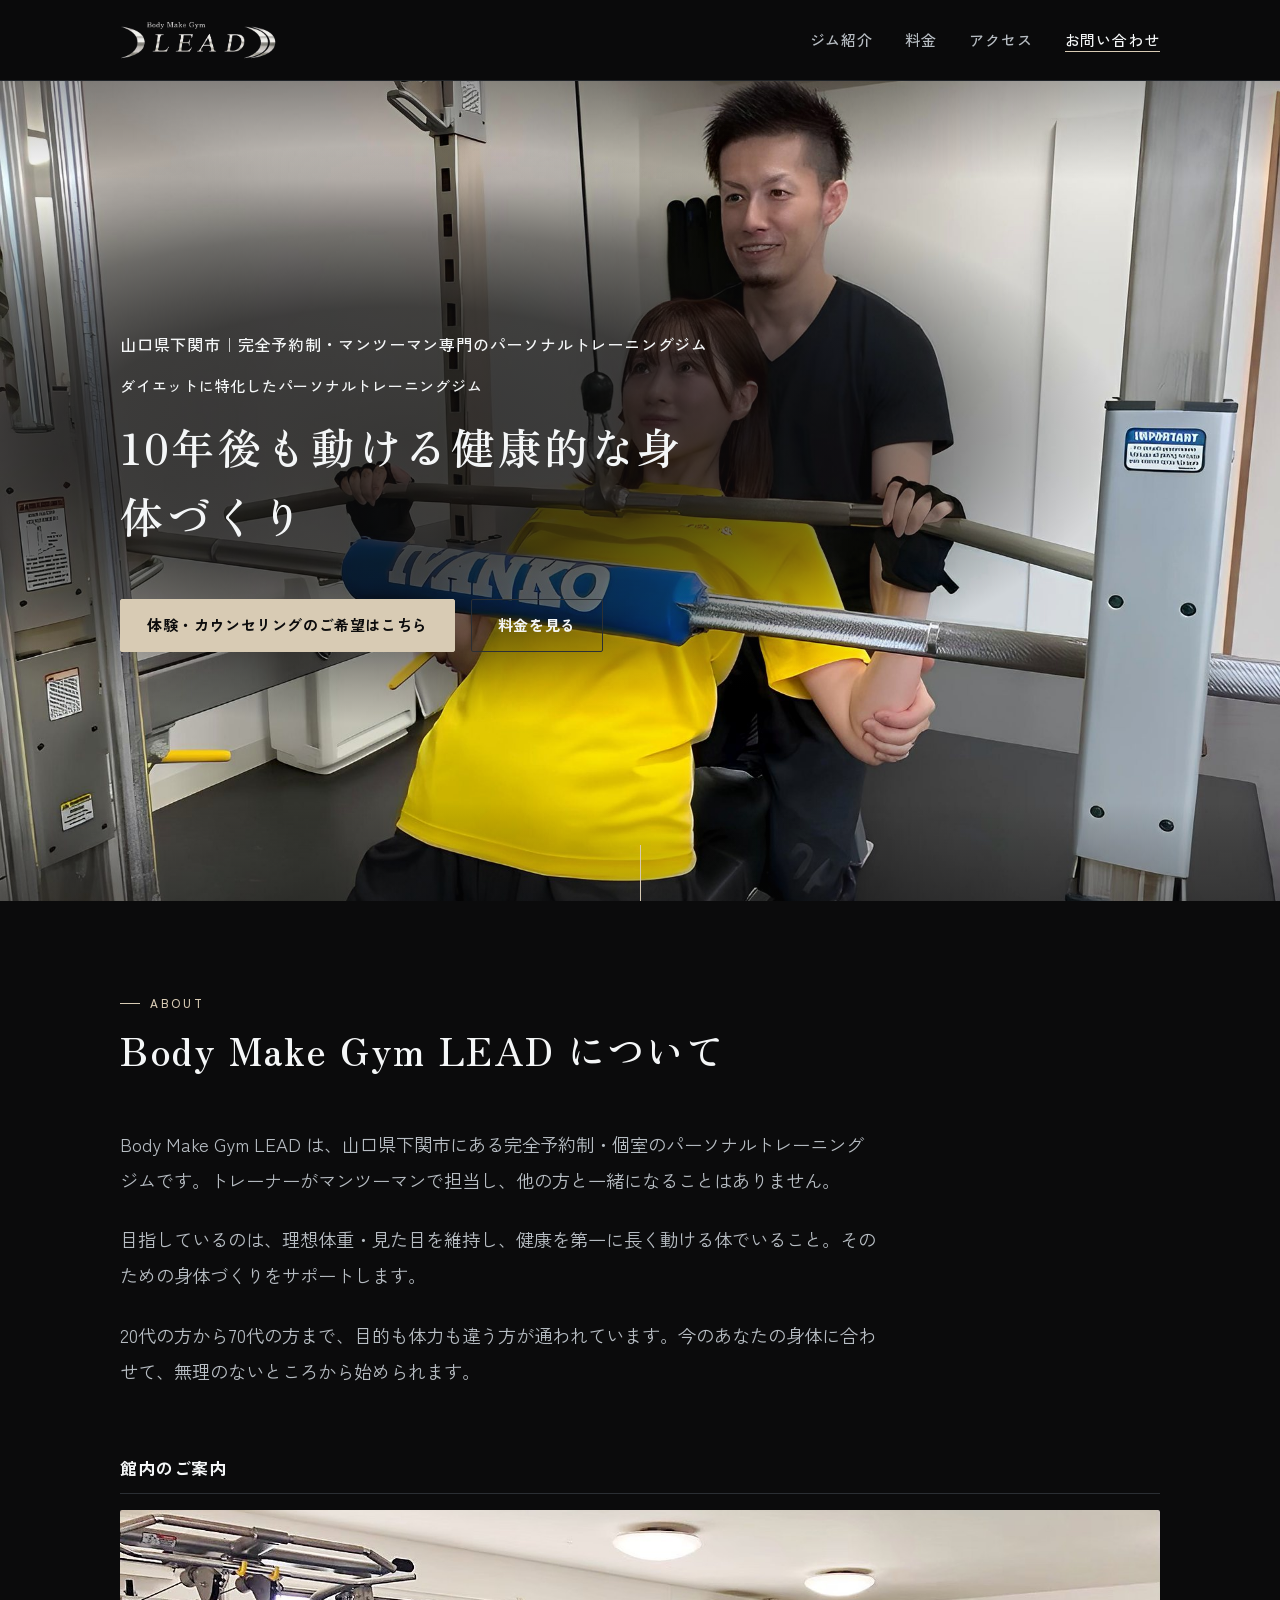
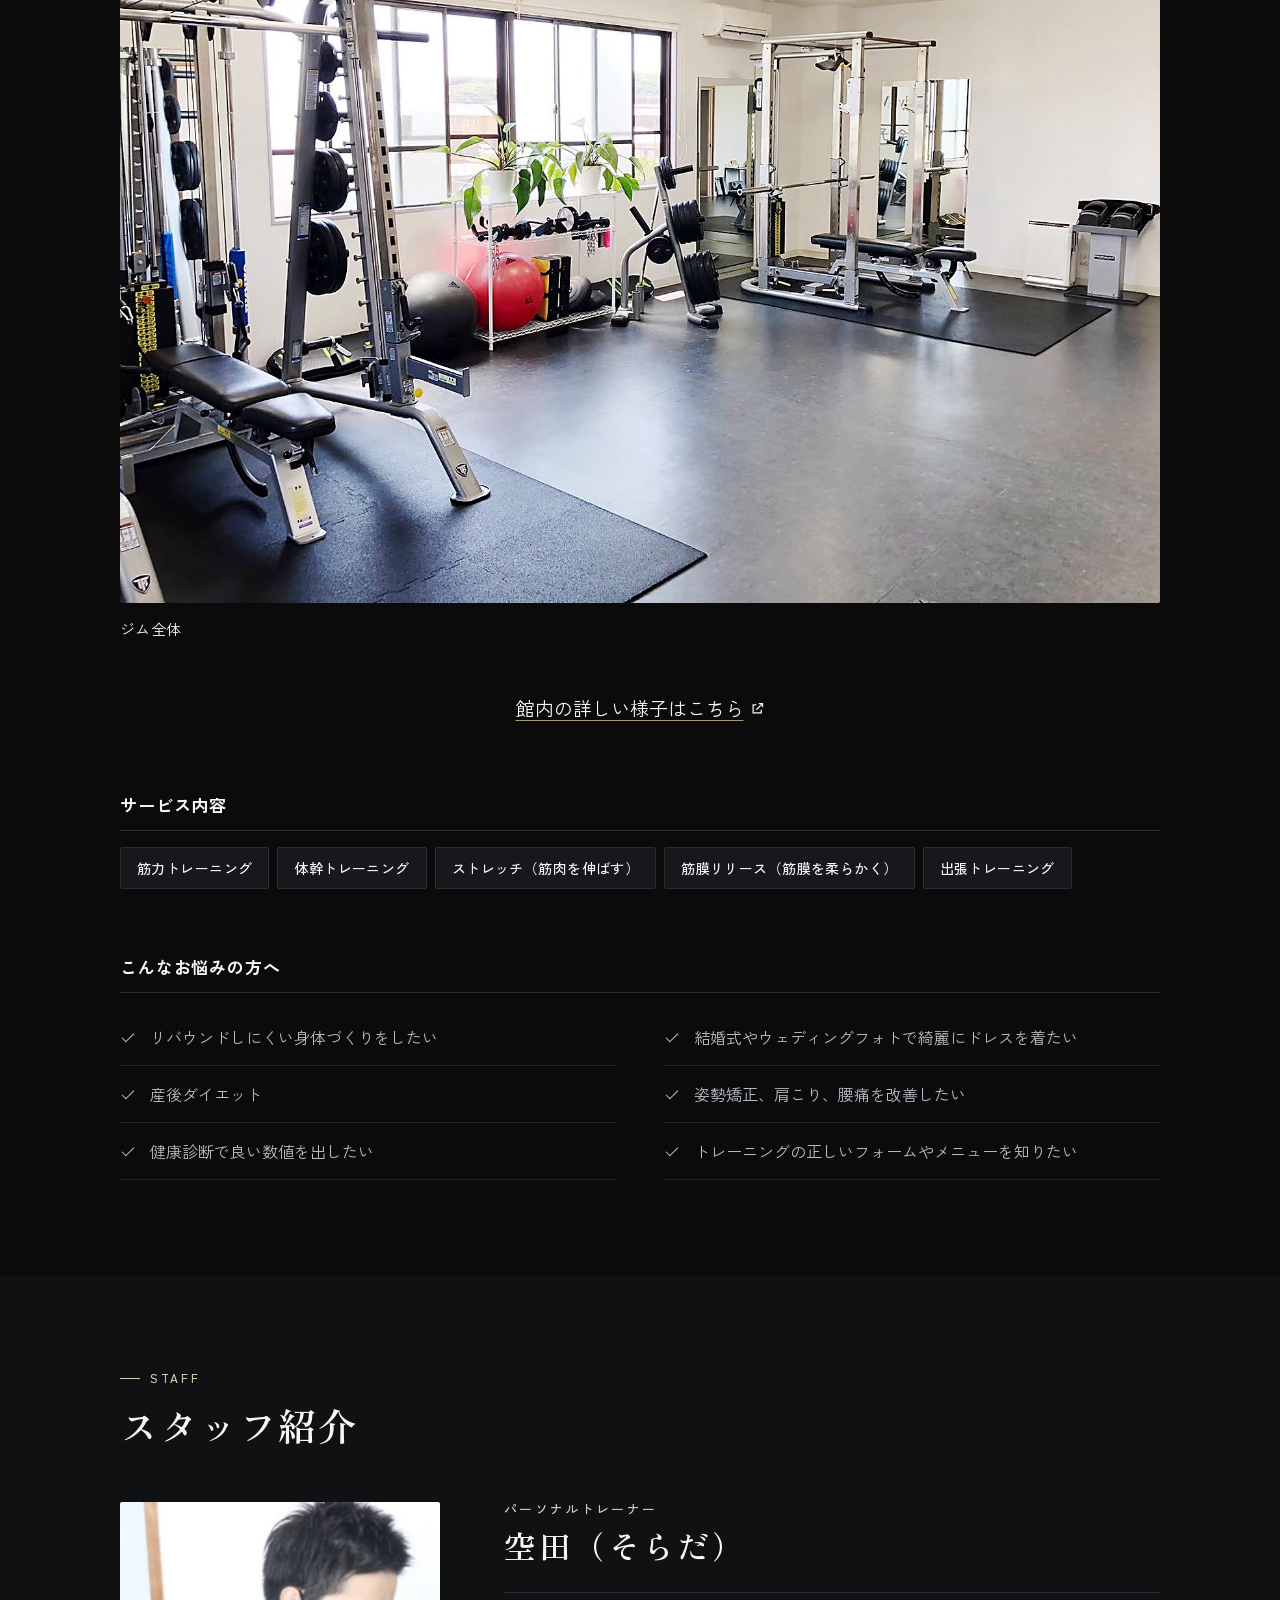
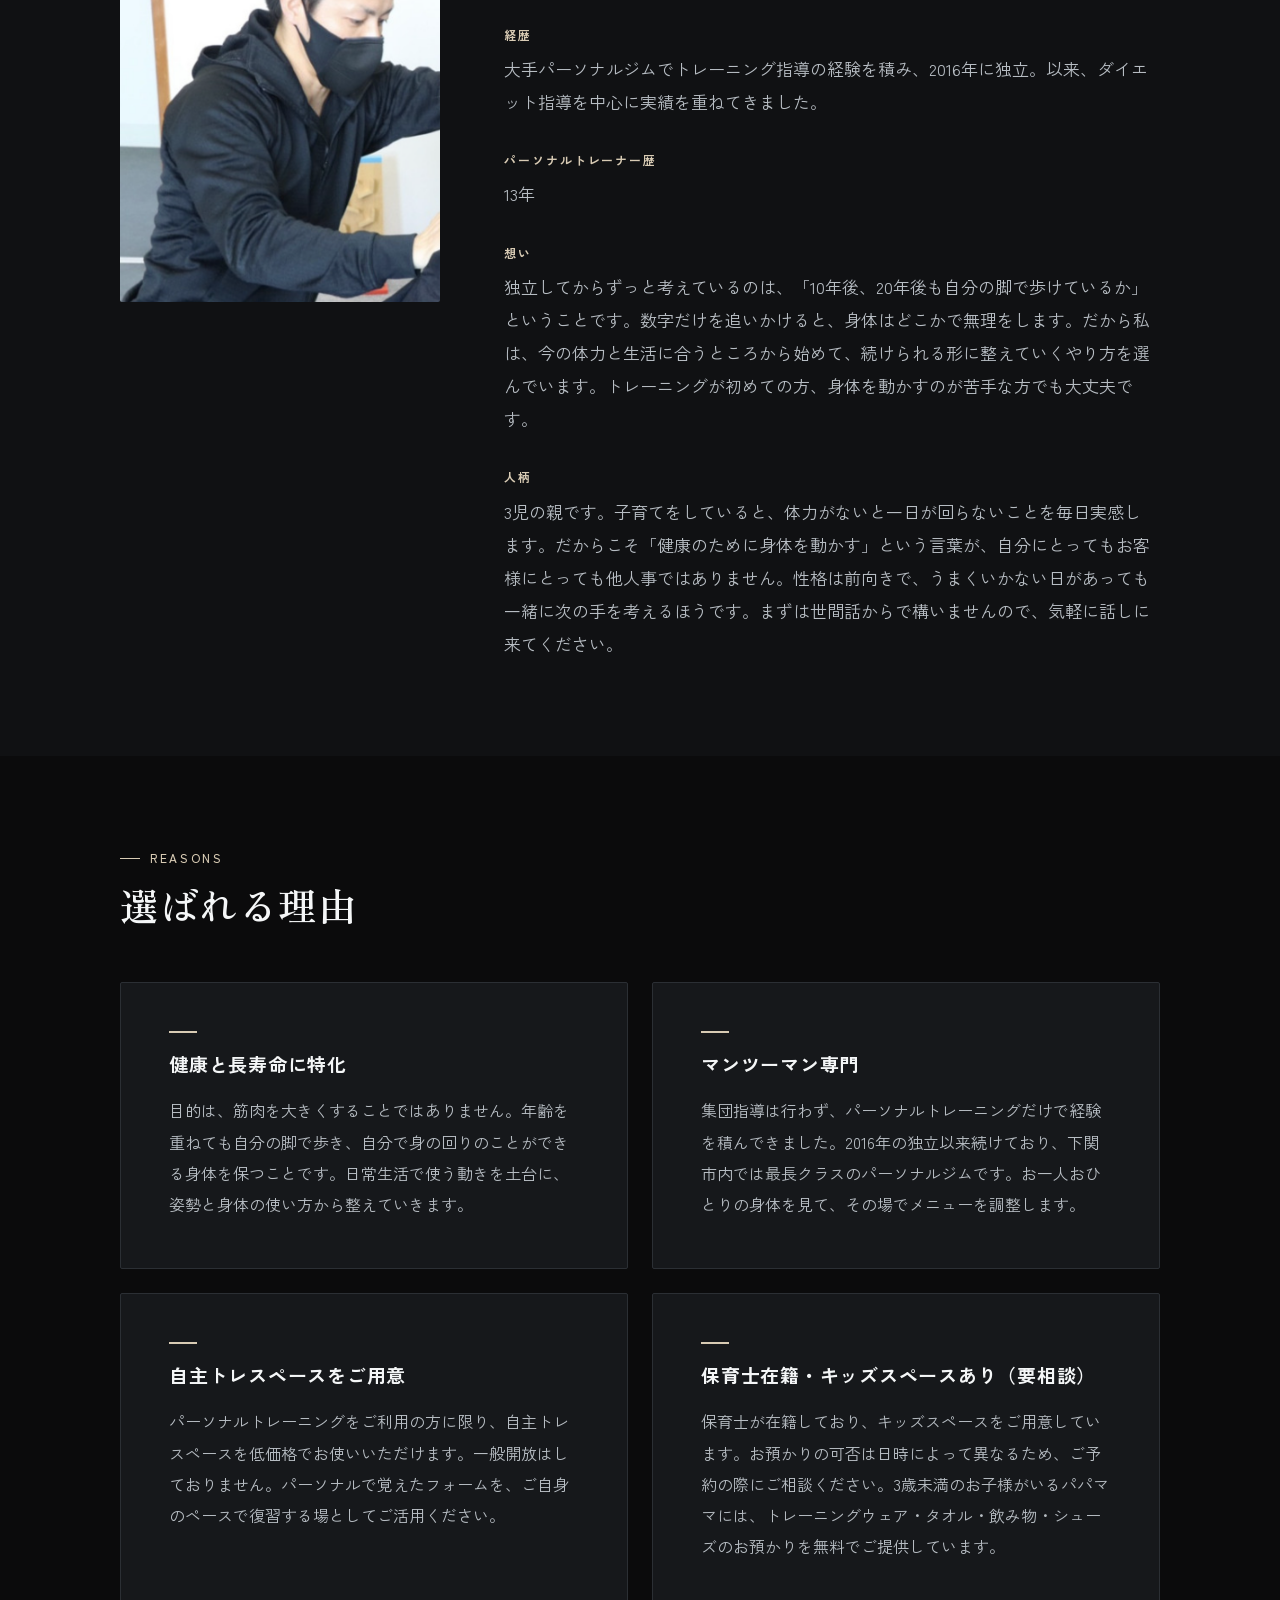
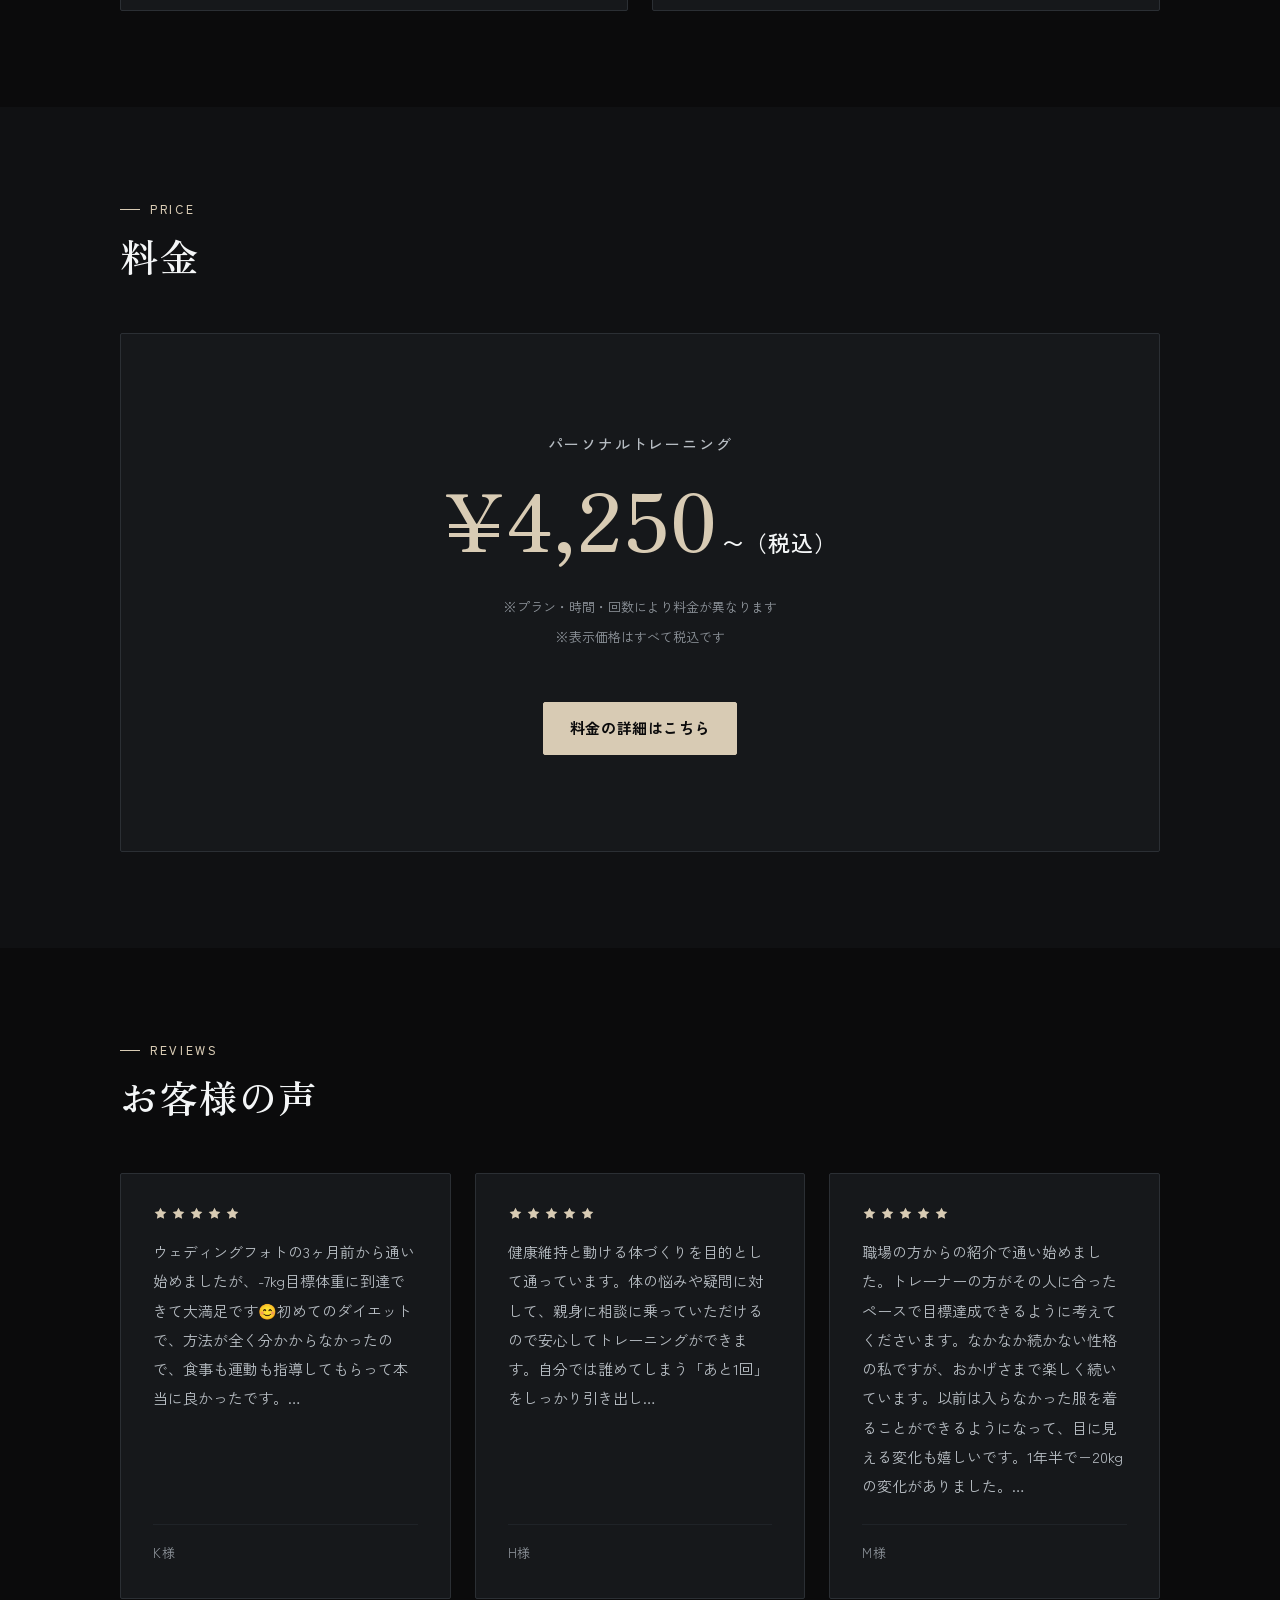
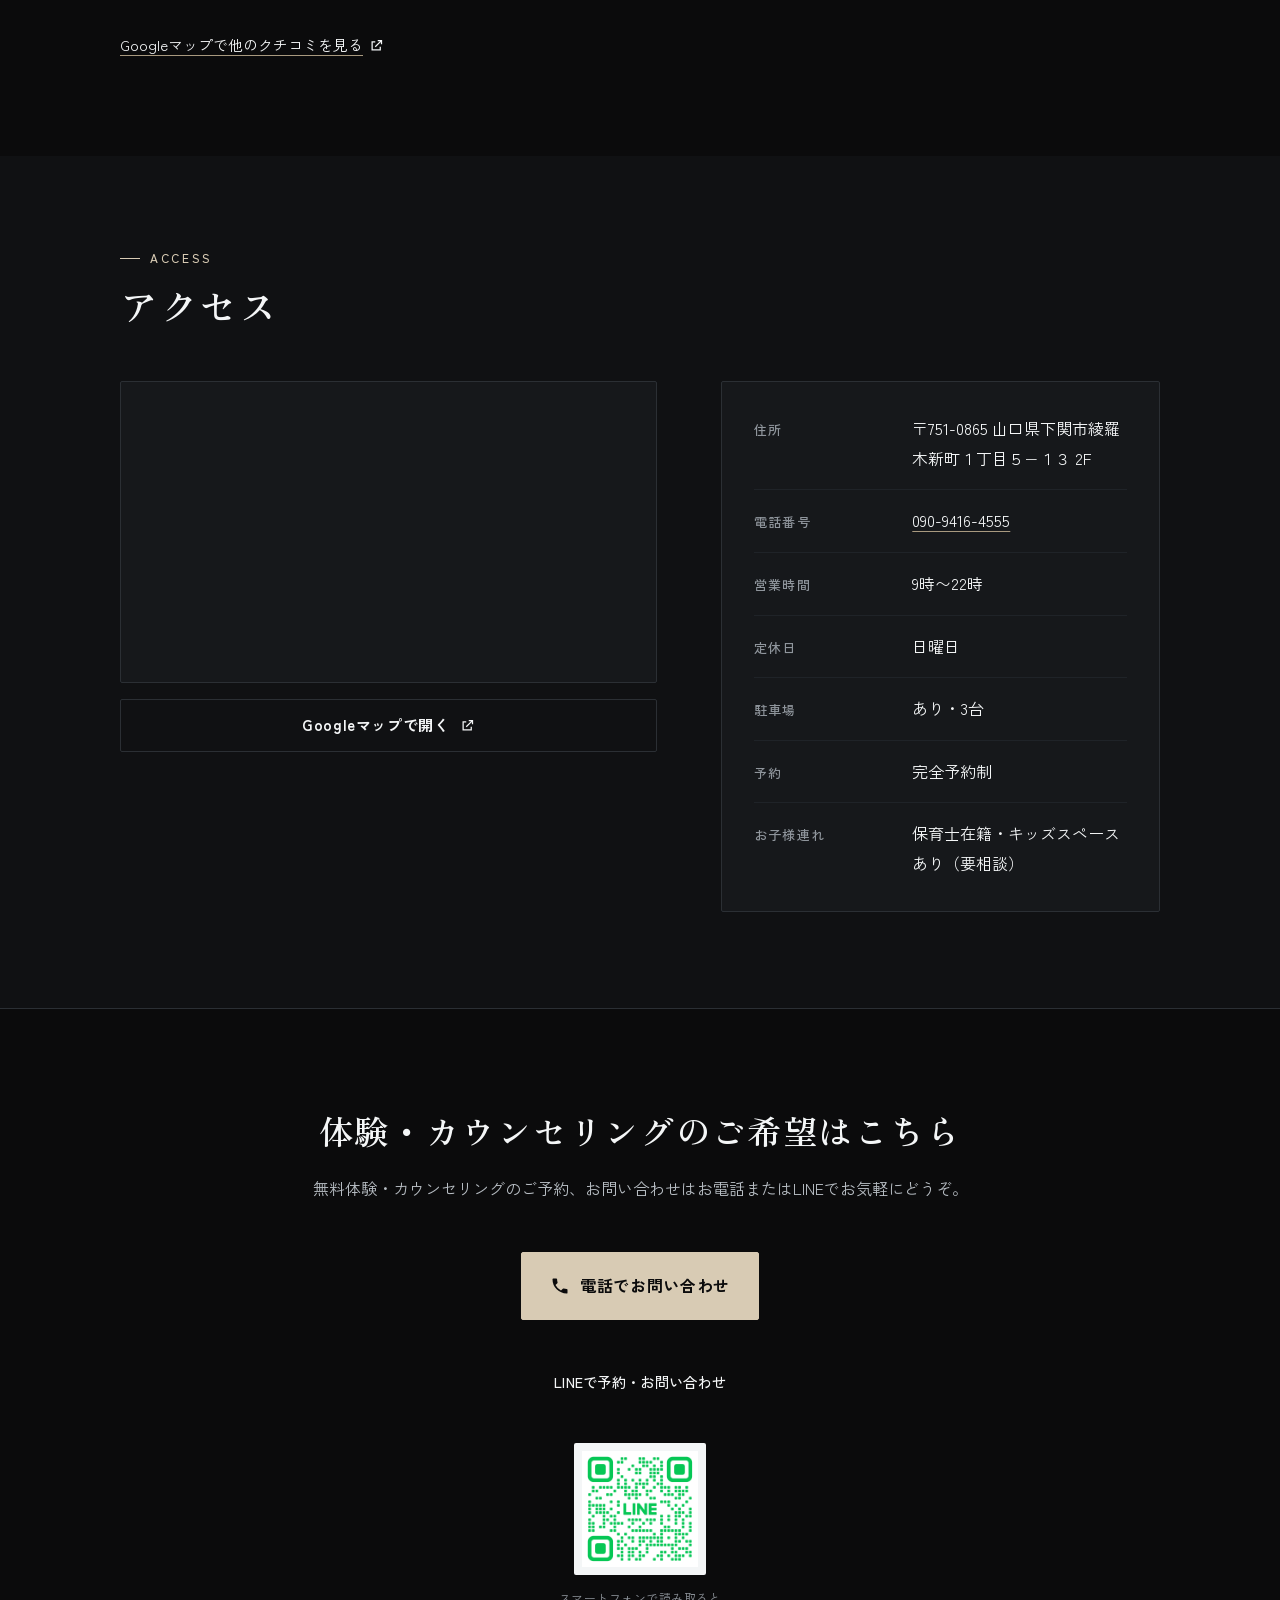
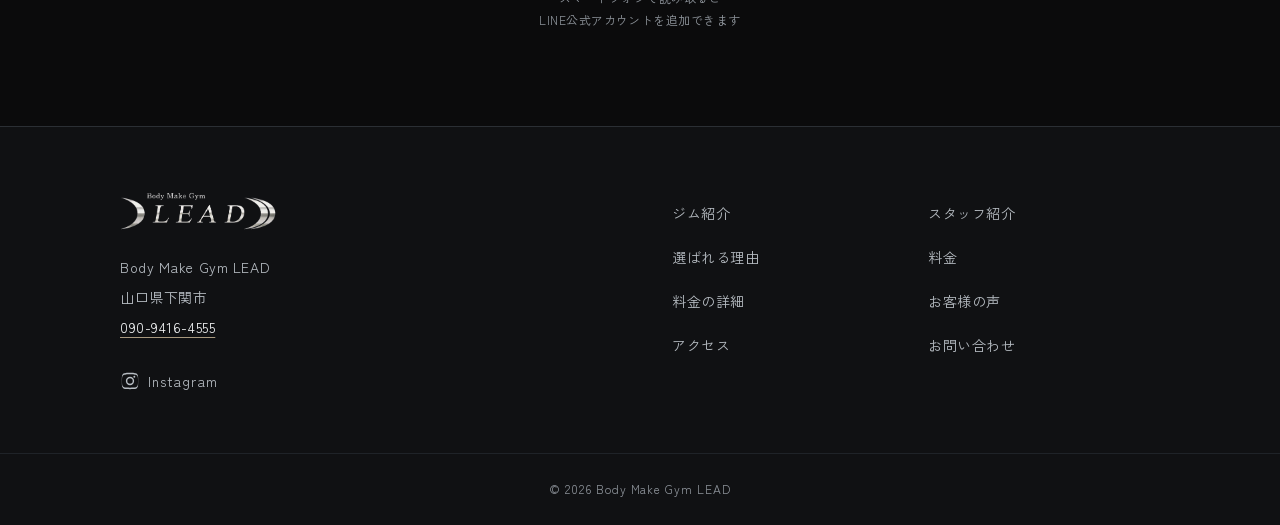
==== commit 7ccae7e1: "Shorten customer review and change name to M様 - Trim the third customer review to match length of ot" ====
--- a/index.html
+++ b/index.html
@@ -305,9 +305,8 @@
           <svg class="lead-star" viewBox="0 0 24 24" aria-hidden="true" focusable="false"><path d="m12 2.6 2.9 5.9 6.5.9-4.7 4.6 1.1 6.4-5.8-3-5.8 3 1.1-6.4L2.6 9.4l6.5-.9z"/></svg>
           <svg class="lead-star" viewBox="0 0 24 24" aria-hidden="true" focusable="false"><path d="m12 2.6 2.9 5.9 6.5.9-4.7 4.6 1.1 6.4-5.8-3-5.8 3 1.1-6.4L2.6 9.4l6.5-.9z"/></svg>
         </p>
-        <blockquote class="lead-voice-card__text"><p>職場の方からの紹介で通い始めました。トレーナーの方がその人に合ったペースで目標達成できるように考えてくださいます。なかなか続かない性格の私ですが、おかげさまで楽しく続いています。以前は入らなかった服を着ることができるようになって、目に見える変化も嬉しいです。1年半で−20kgの変化がありました。気持ちも以前より前向きになりました！
-パーソナルなので、落ちついてトレーニングを受けることができます。また、トレーナーの方に相談もしやすく、的確なアドバイスをいただけるので、安心して通うことができています。</p></blockquote>
-        <p class="lead-voice-card__name">L様</p>
+        <blockquote class="lead-voice-card__text"><p>職場の方からの紹介で通い始めました。トレーナーの方がその人に合ったペースで目標達成できるように考えてくださいます。なかなか続かない性格の私ですが、おかげさまで楽しく続いています。以前は入らなかった服を着ることができるようになって、目に見える変化も嬉しいです。1年半で−20kgの変化がありました。…</p></blockquote>
+        <p class="lead-voice-card__name">M様</p>
       </div>
 
     </div>
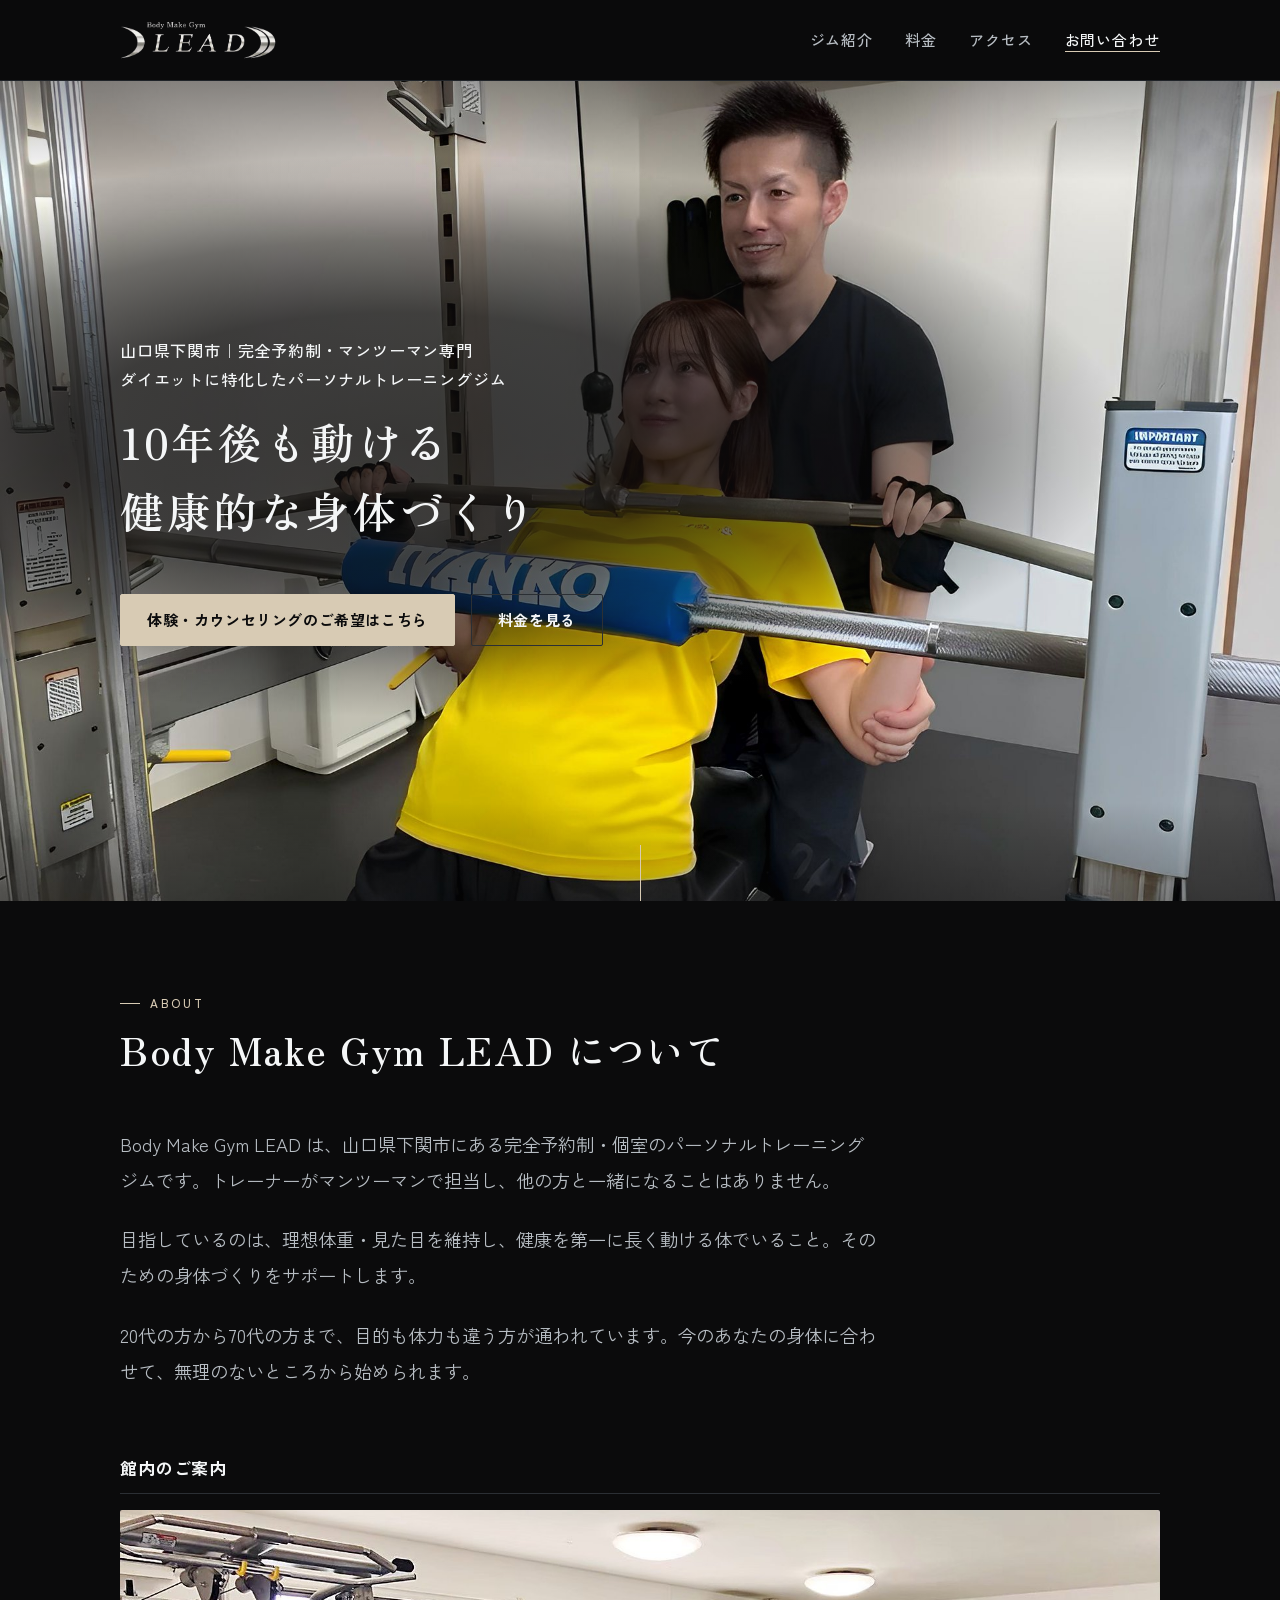
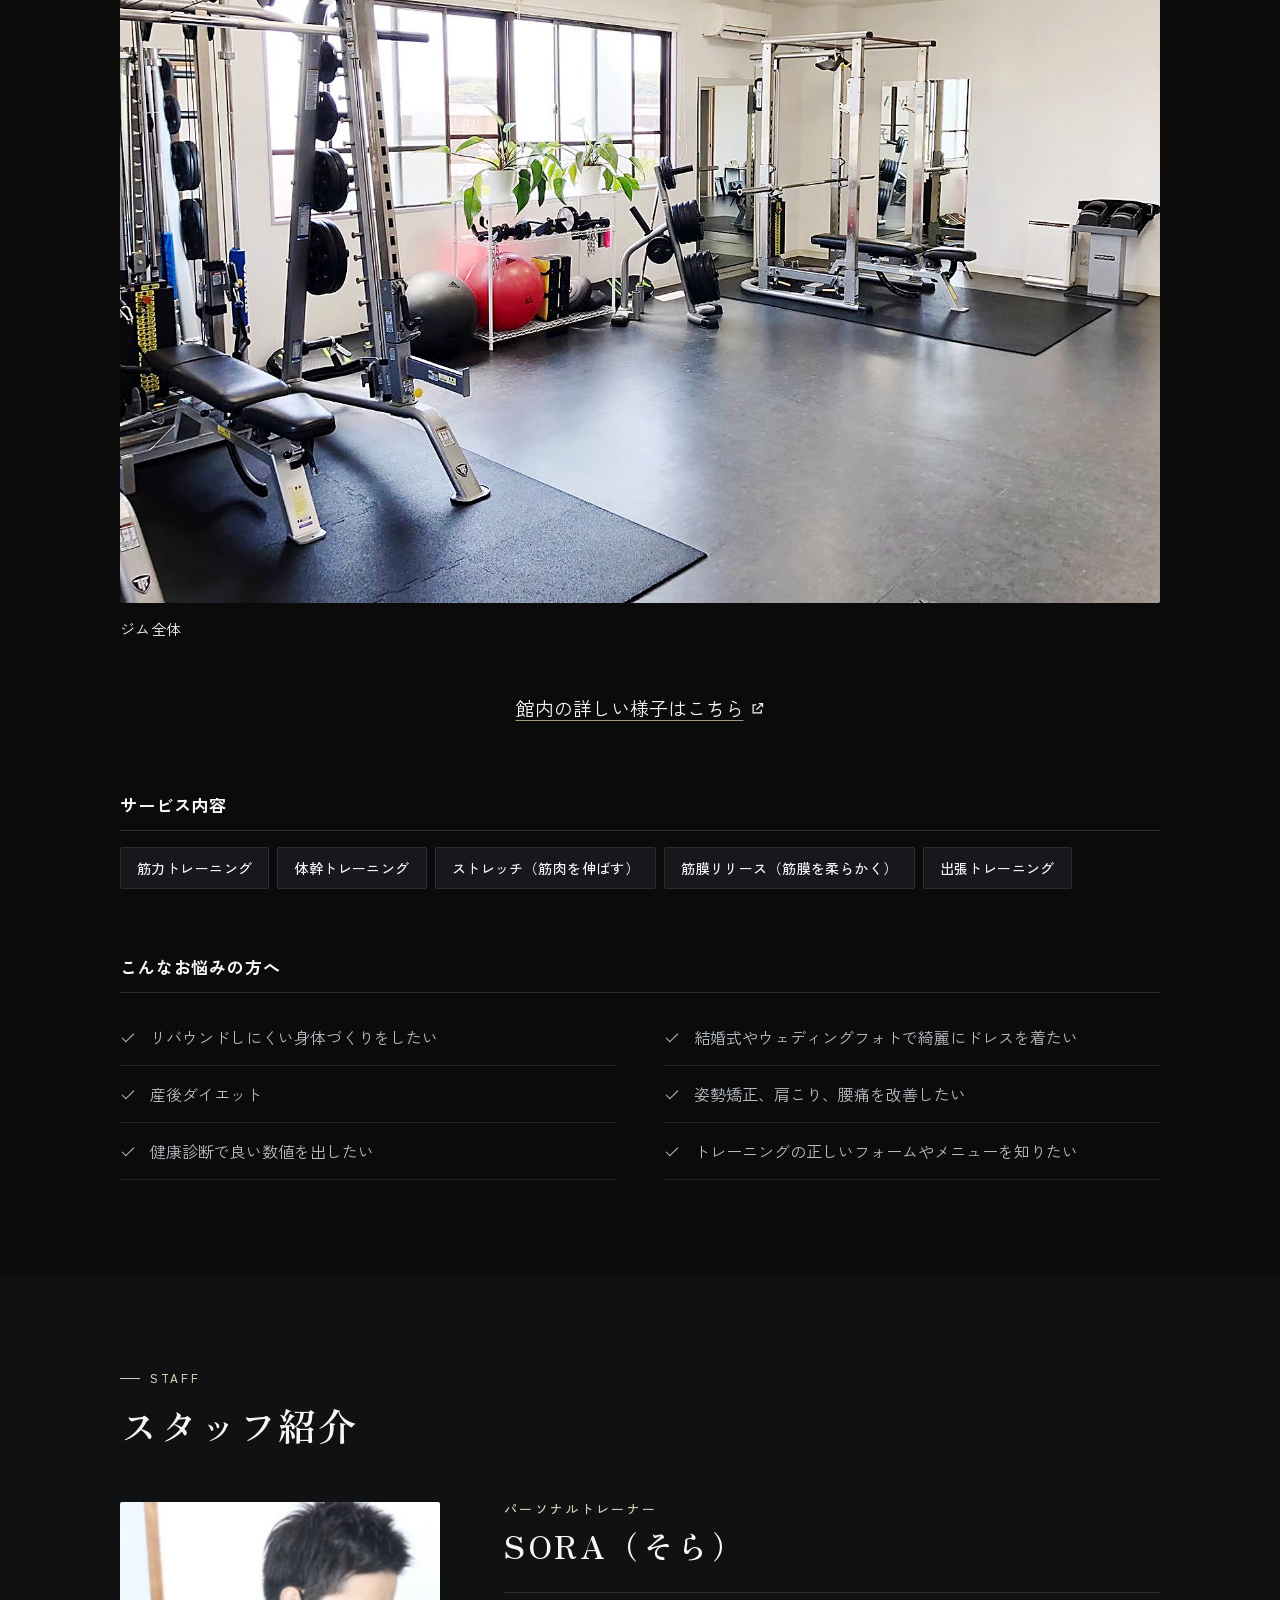
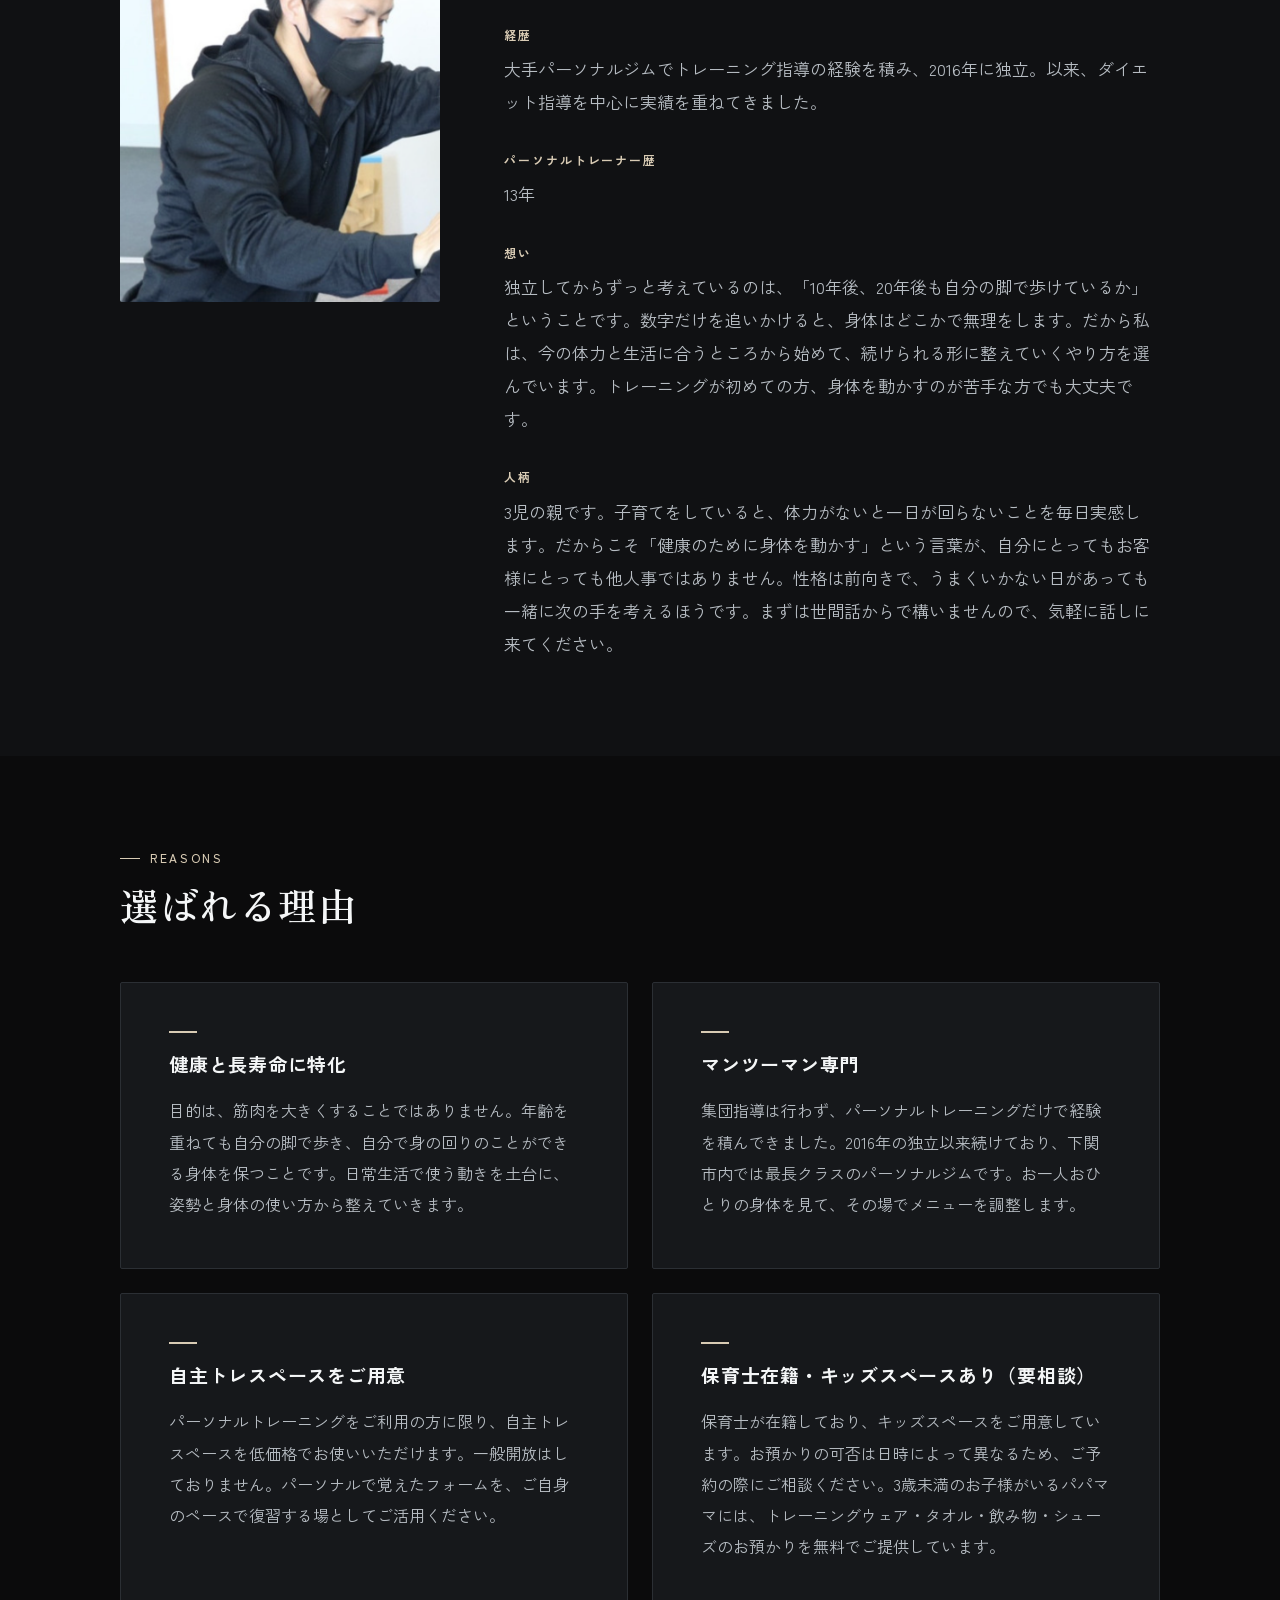
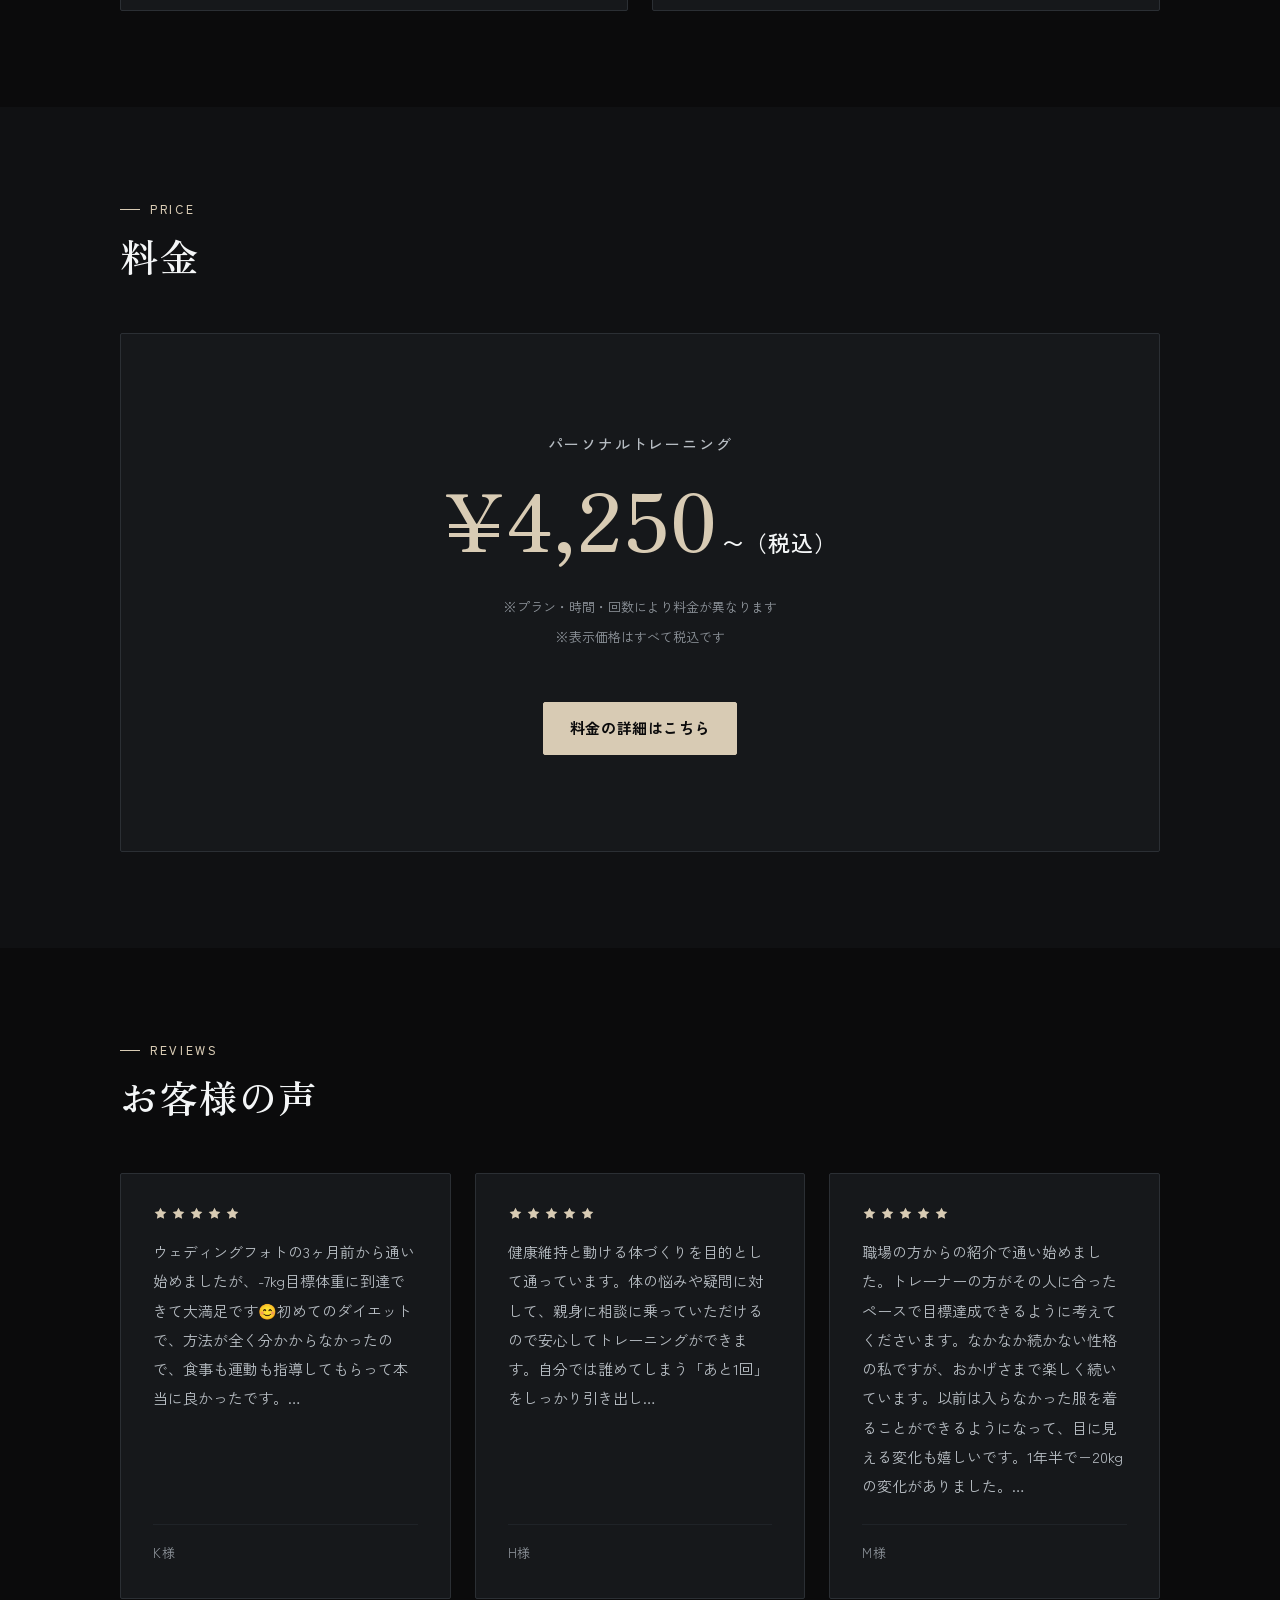
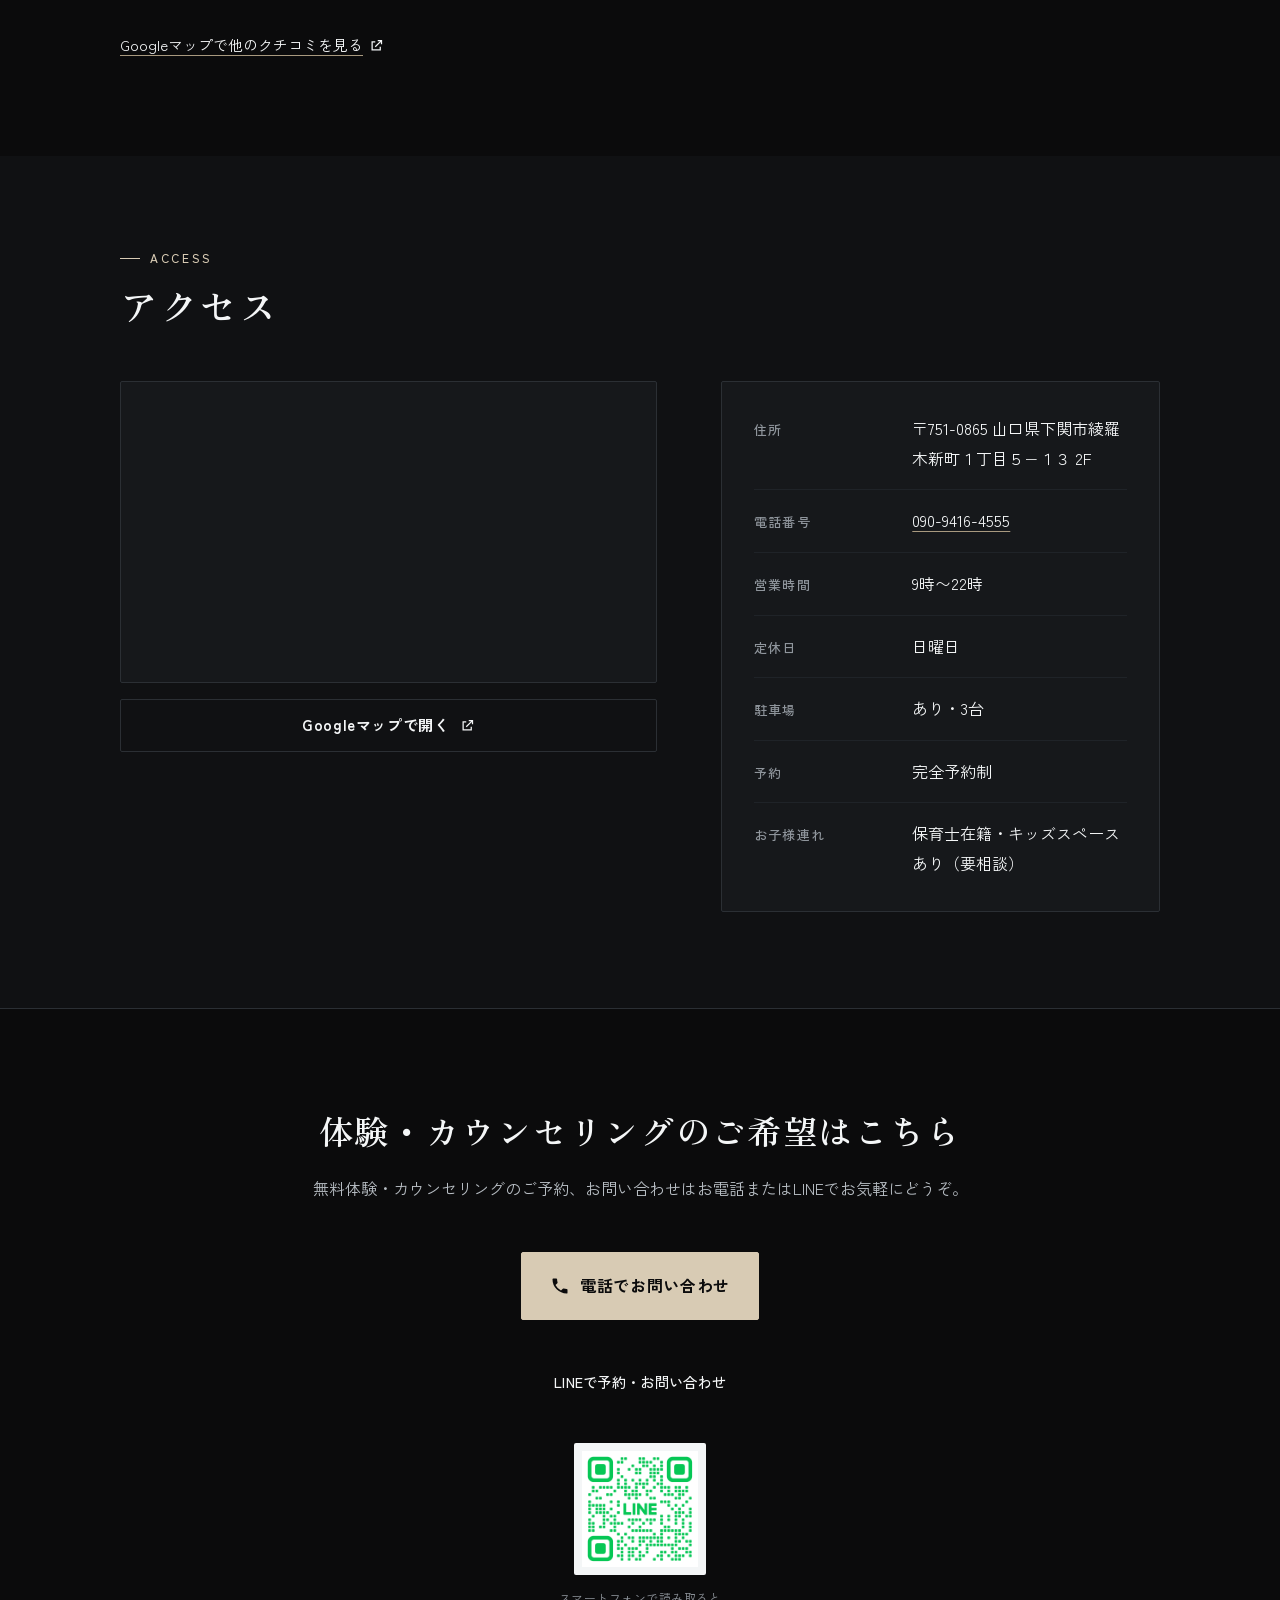
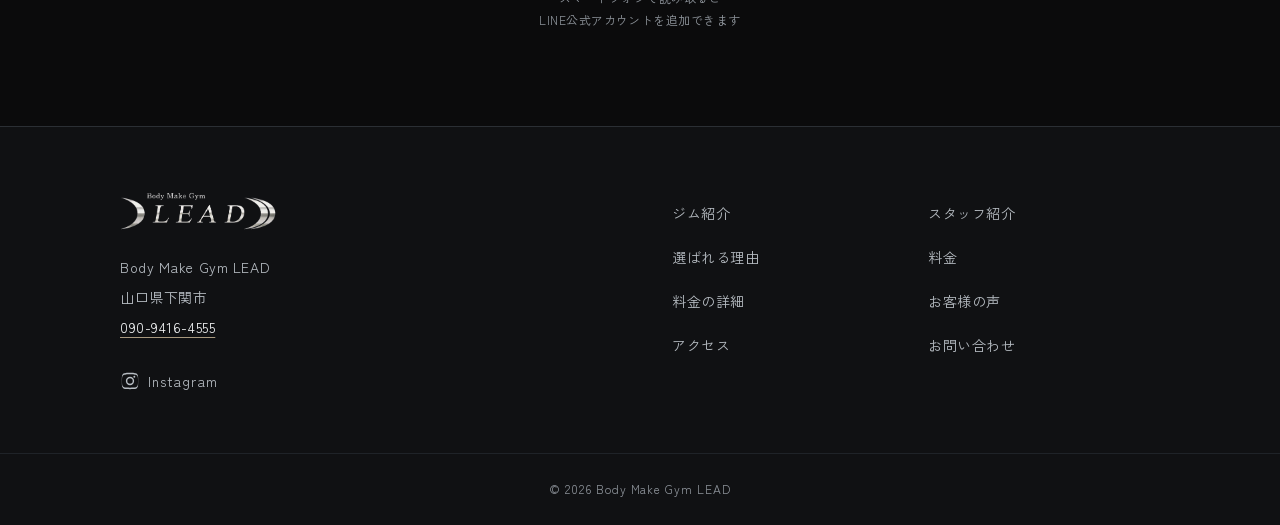
==== commit ab8cc299: "Update hero section text layout and change staff name to SORA - Split hero lead text into two lines " ====
--- a/index.html
+++ b/index.html
@@ -64,10 +64,9 @@
   <div class="lead-hero__veil" aria-hidden="true"></div>
 
   <div class="lead-hero__inner lead-container">
-    <p class="lead-hero__lead">山口県下関市｜完全予約制・マンツーマン専門のパーソナルトレーニングジム</p>
+    <p class="lead-hero__lead">山口県下関市｜完全予約制・マンツーマン専門<br>ダイエットに特化したパーソナルトレーニングジム</p>
     <!-- ▼キャッチコピー：<br> は「身体」が2行に割れるのを防ぐための改行位置です。文言を変えるときは改行位置も見直してください -->
-    <p class="lead-hero__subheading">ダイエットに特化したパーソナルトレーニングジム</p>
-    <h1 class="lead-hero__catch">10年後も動ける健康的な身体づくり</h1>
+    <h1 class="lead-hero__catch">10年後も動ける<br>健康的な身体づくり</h1>
     <!-- ▲キャッチコピーここまで -->
 
     <div class="lead-hero__actions">
@@ -164,14 +163,14 @@
     <div class="lead-staff__grid lead-reveal">
       <div class="lead-staff__photo lead-imgbox lead-imgbox--45">
         <!-- ▼トレーナー写真：顔が分かる写真に差し替え（4:5） -->
-        <img class="lead-img" src="assets/img/sorada.png" alt="パーソナルトレーナー 空田（そらだ）" width="800" height="1000" loading="lazy" decoding="async">
+        <img class="lead-img" src="assets/img/sorada.png" alt="パーソナルトレーナー SORA（そら）" width="800" height="1000" loading="lazy" decoding="async">
         <!-- ▲トレーナー写真ここまで -->
       </div>
 
       <div class="lead-staff__body">
         <!-- ▼トレーナー氏名・肩書：ここを書き換え -->
         <p class="lead-staff__role">パーソナルトレーナー</p>
-        <p class="lead-staff__name">空田（そらだ）</p>
+        <p class="lead-staff__name">SORA（そら）</p>
         <!-- ▲トレーナー氏名・肩書ここまで -->
 
         <dl class="lead-staff__dl">
--- a/assets/css/style.css
+++ b/assets/css/style.css
@@ -1688,6 +1688,22 @@
   line-height: 1.95;
 }
 
+/* 2カラムギャラリー */
+.lead-gallery-2col {
+  list-style: none;
+  margin: 0;
+  padding: 0;
+  display: grid;
+  grid-template-columns: 1fr;
+  gap: var(--lead-s7);
+}
+@media (min-width: 768px) {
+  .lead-gallery-2col {
+    grid-template-columns: repeat(2, 1fr);
+    gap: var(--lead-s8);
+  }
+}
+
 /* CTA ボックス */
 .lead-cta-section { background-color: var(--lead-ink-2); }
 
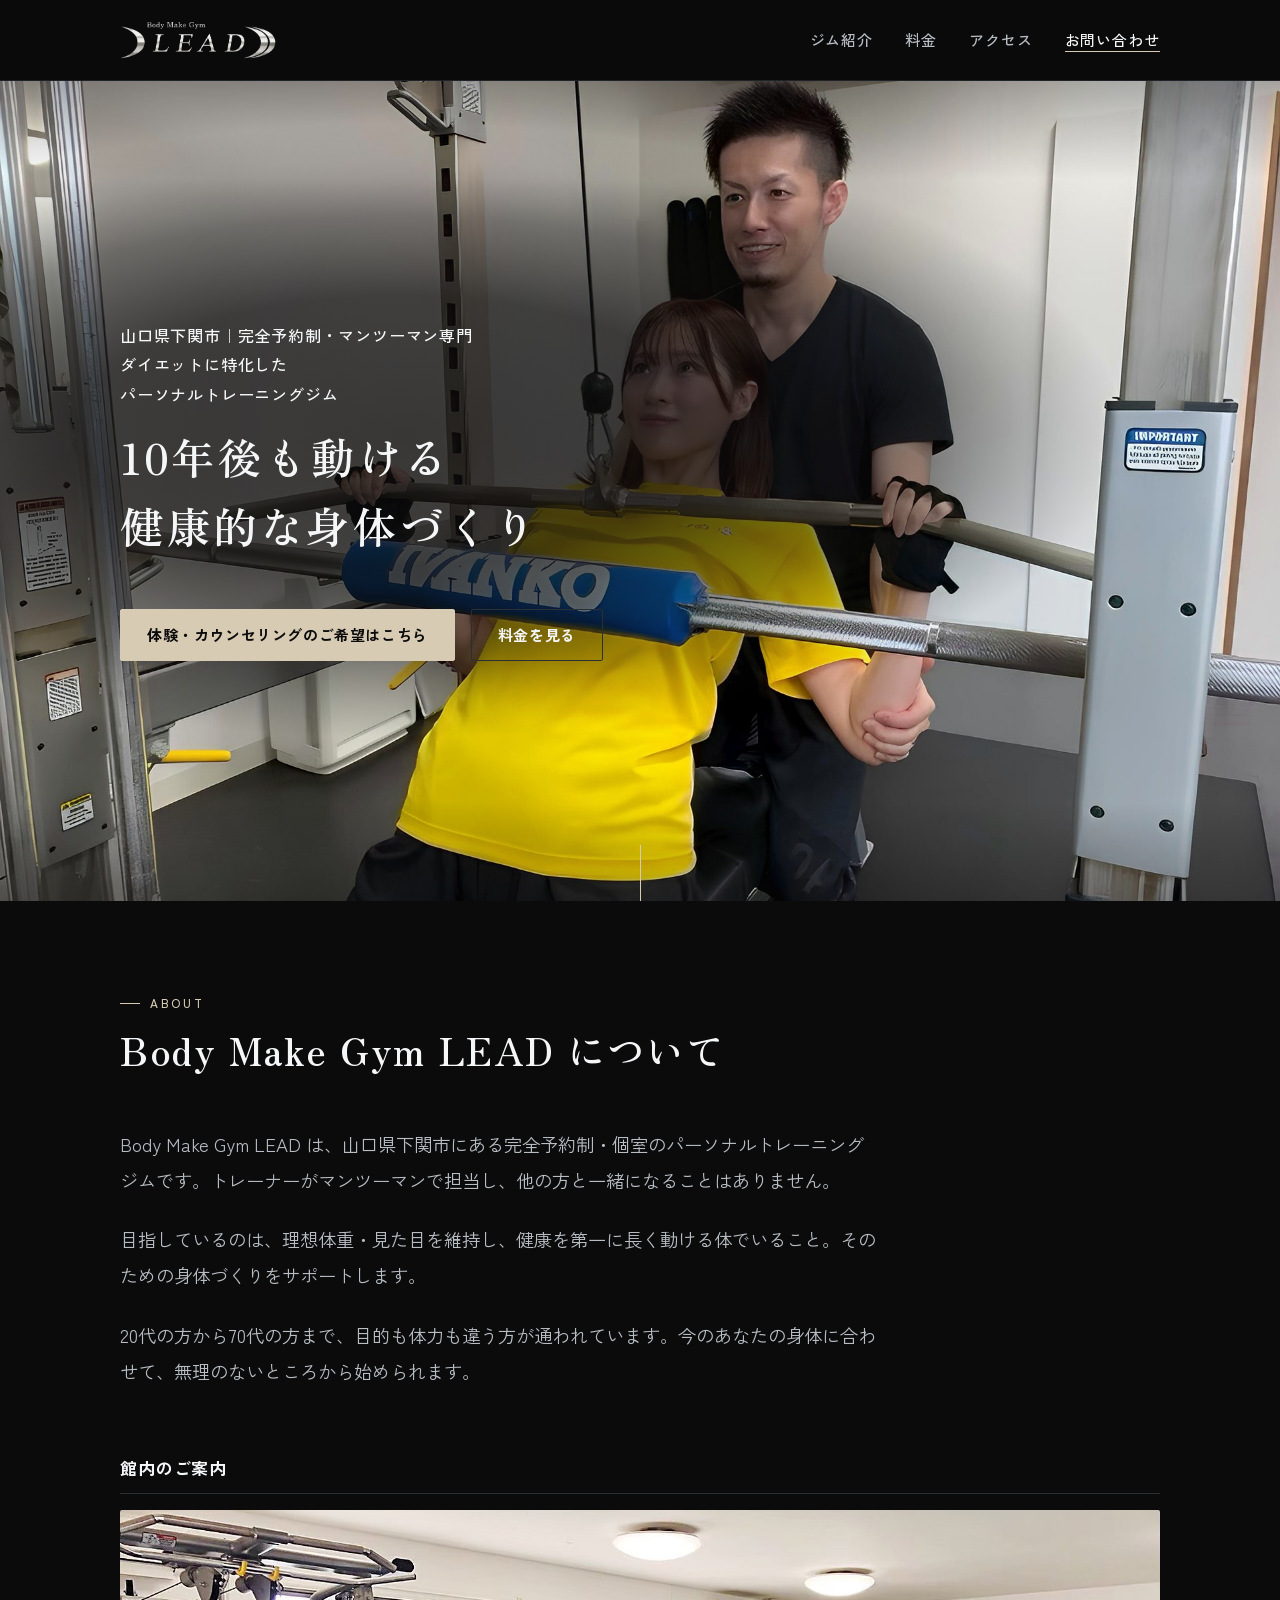
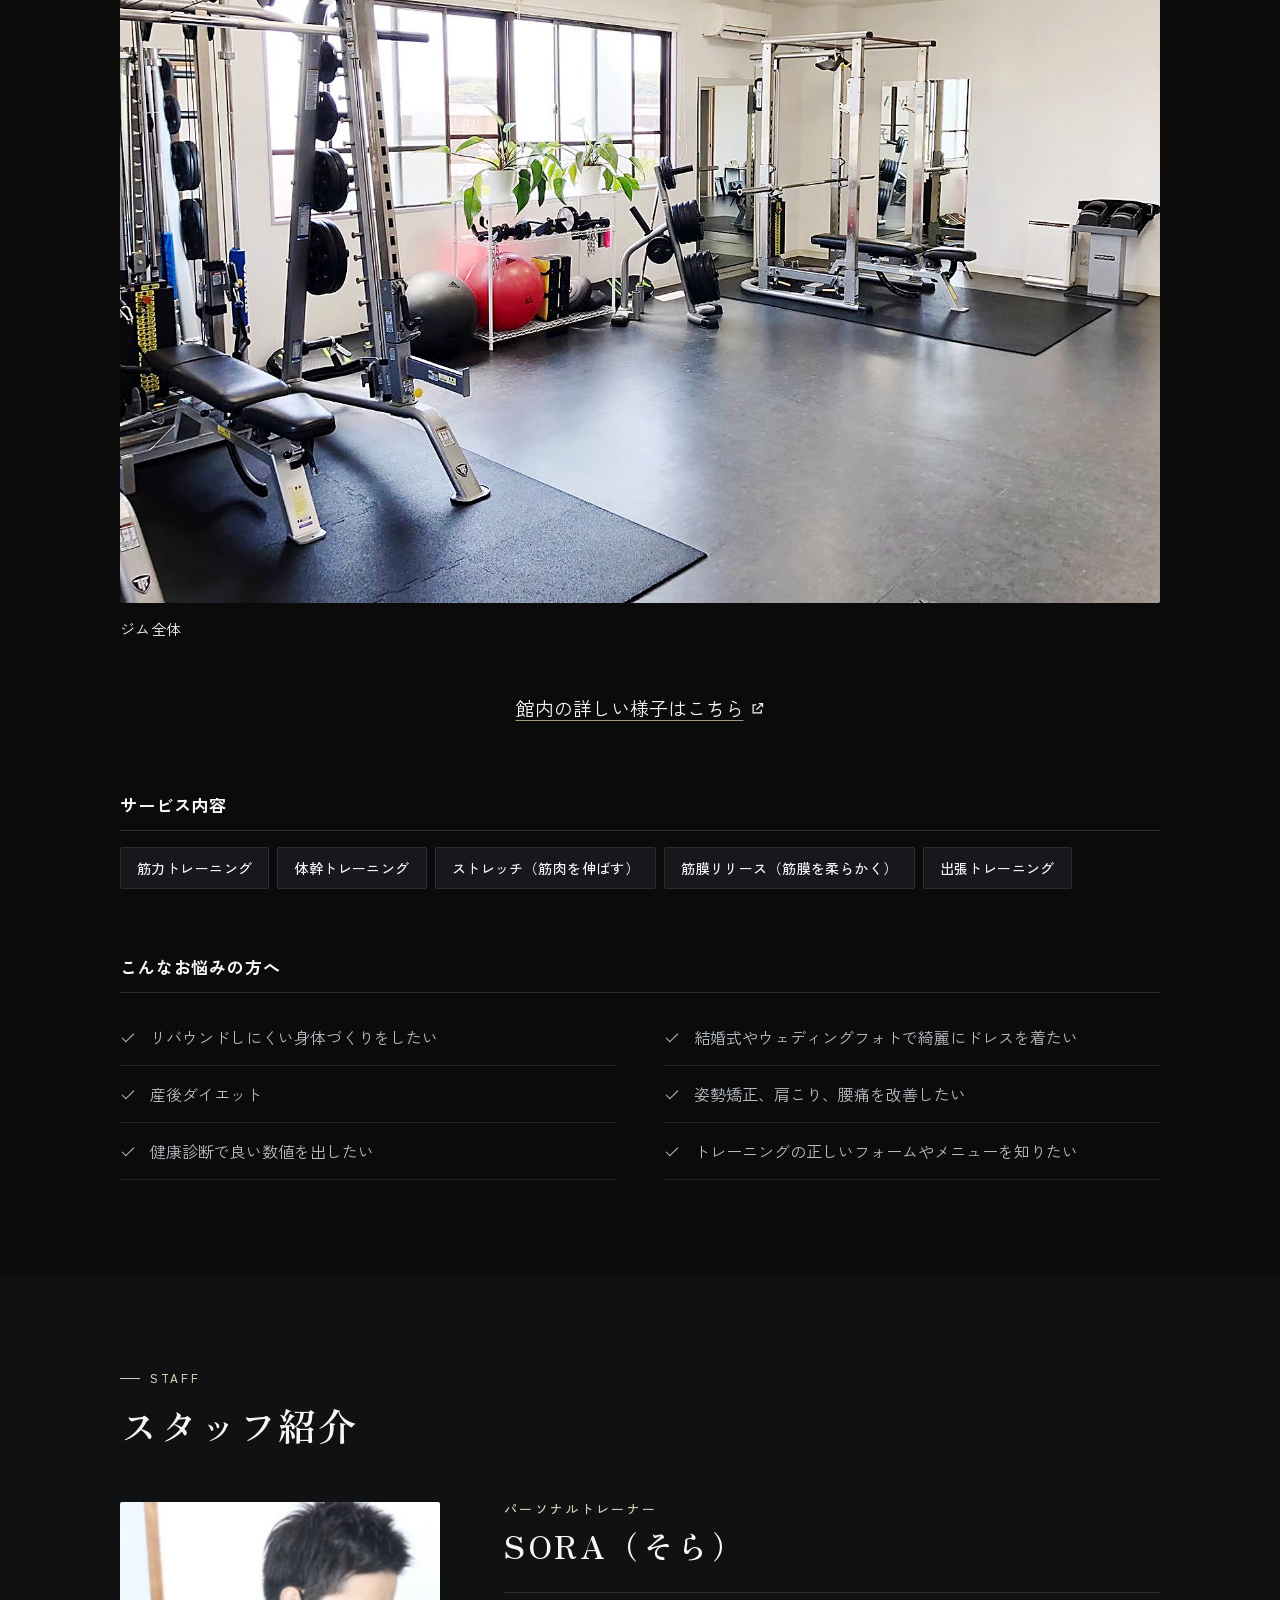
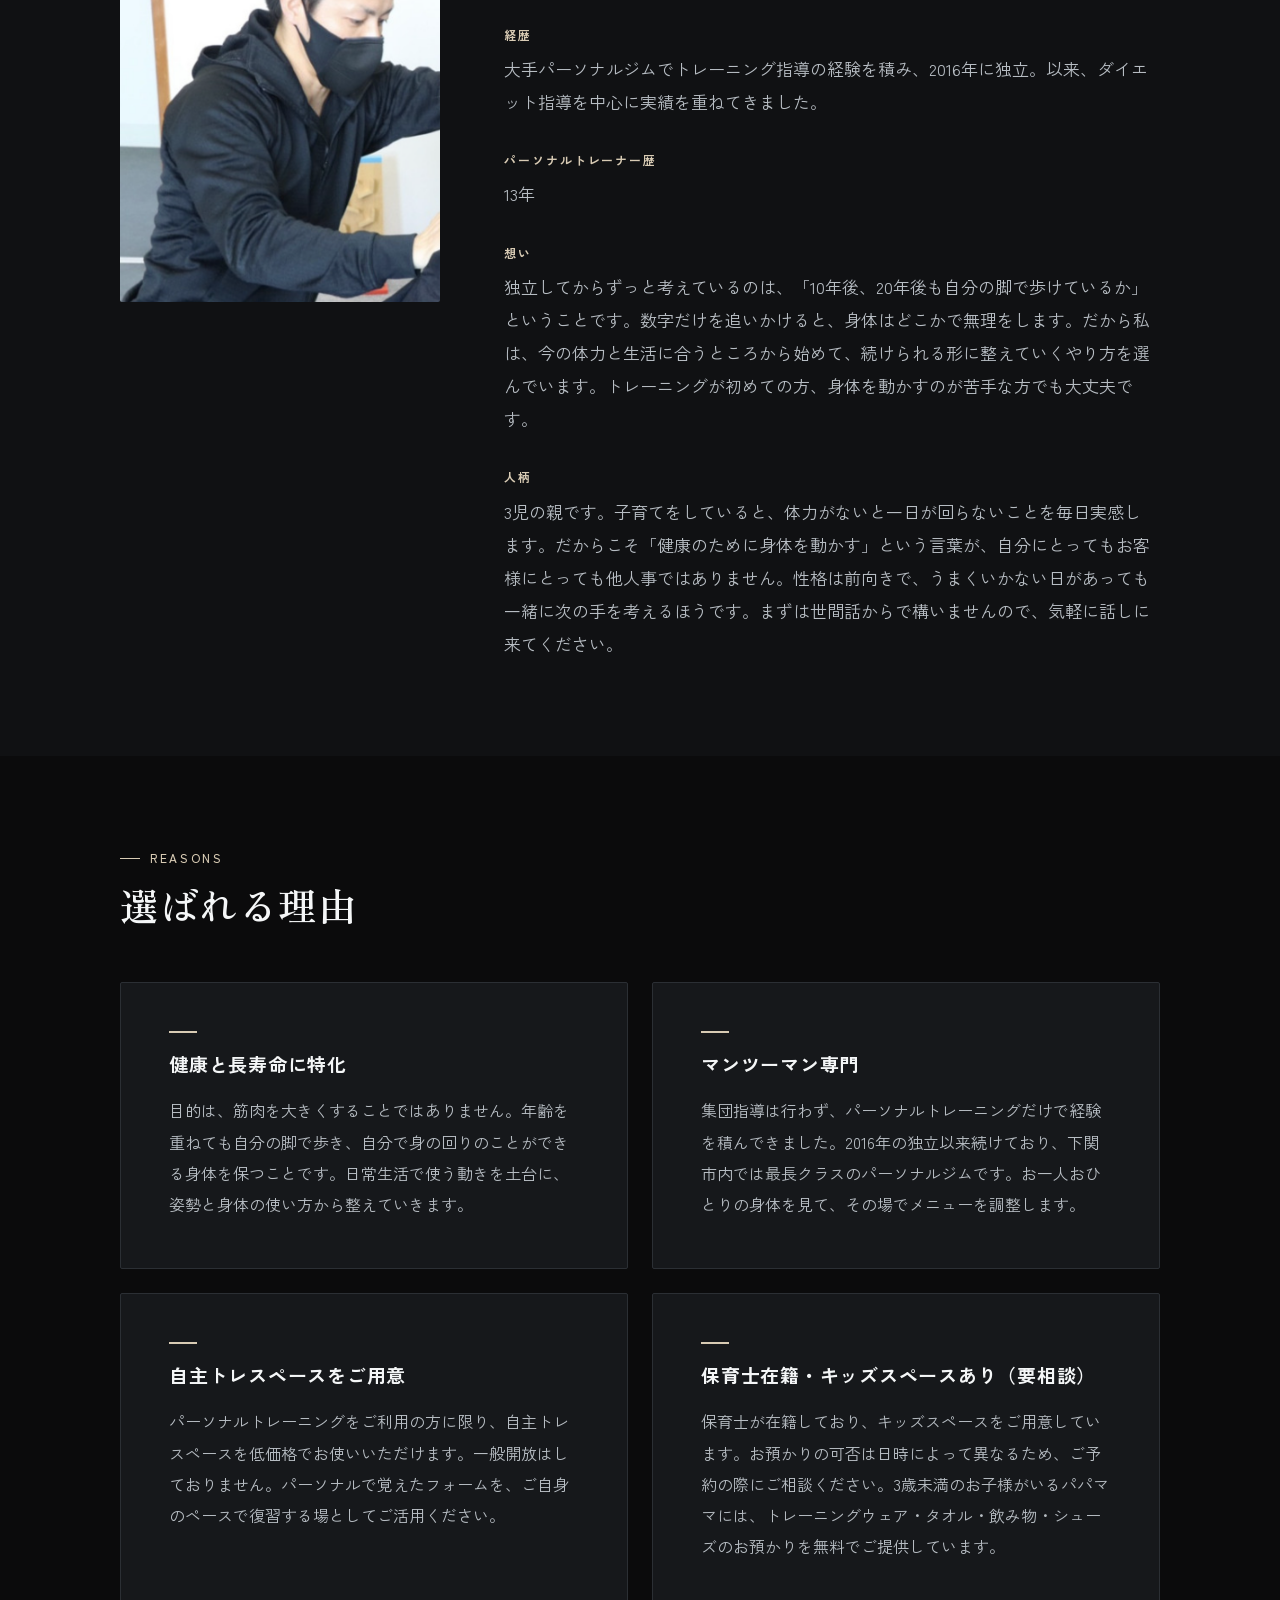
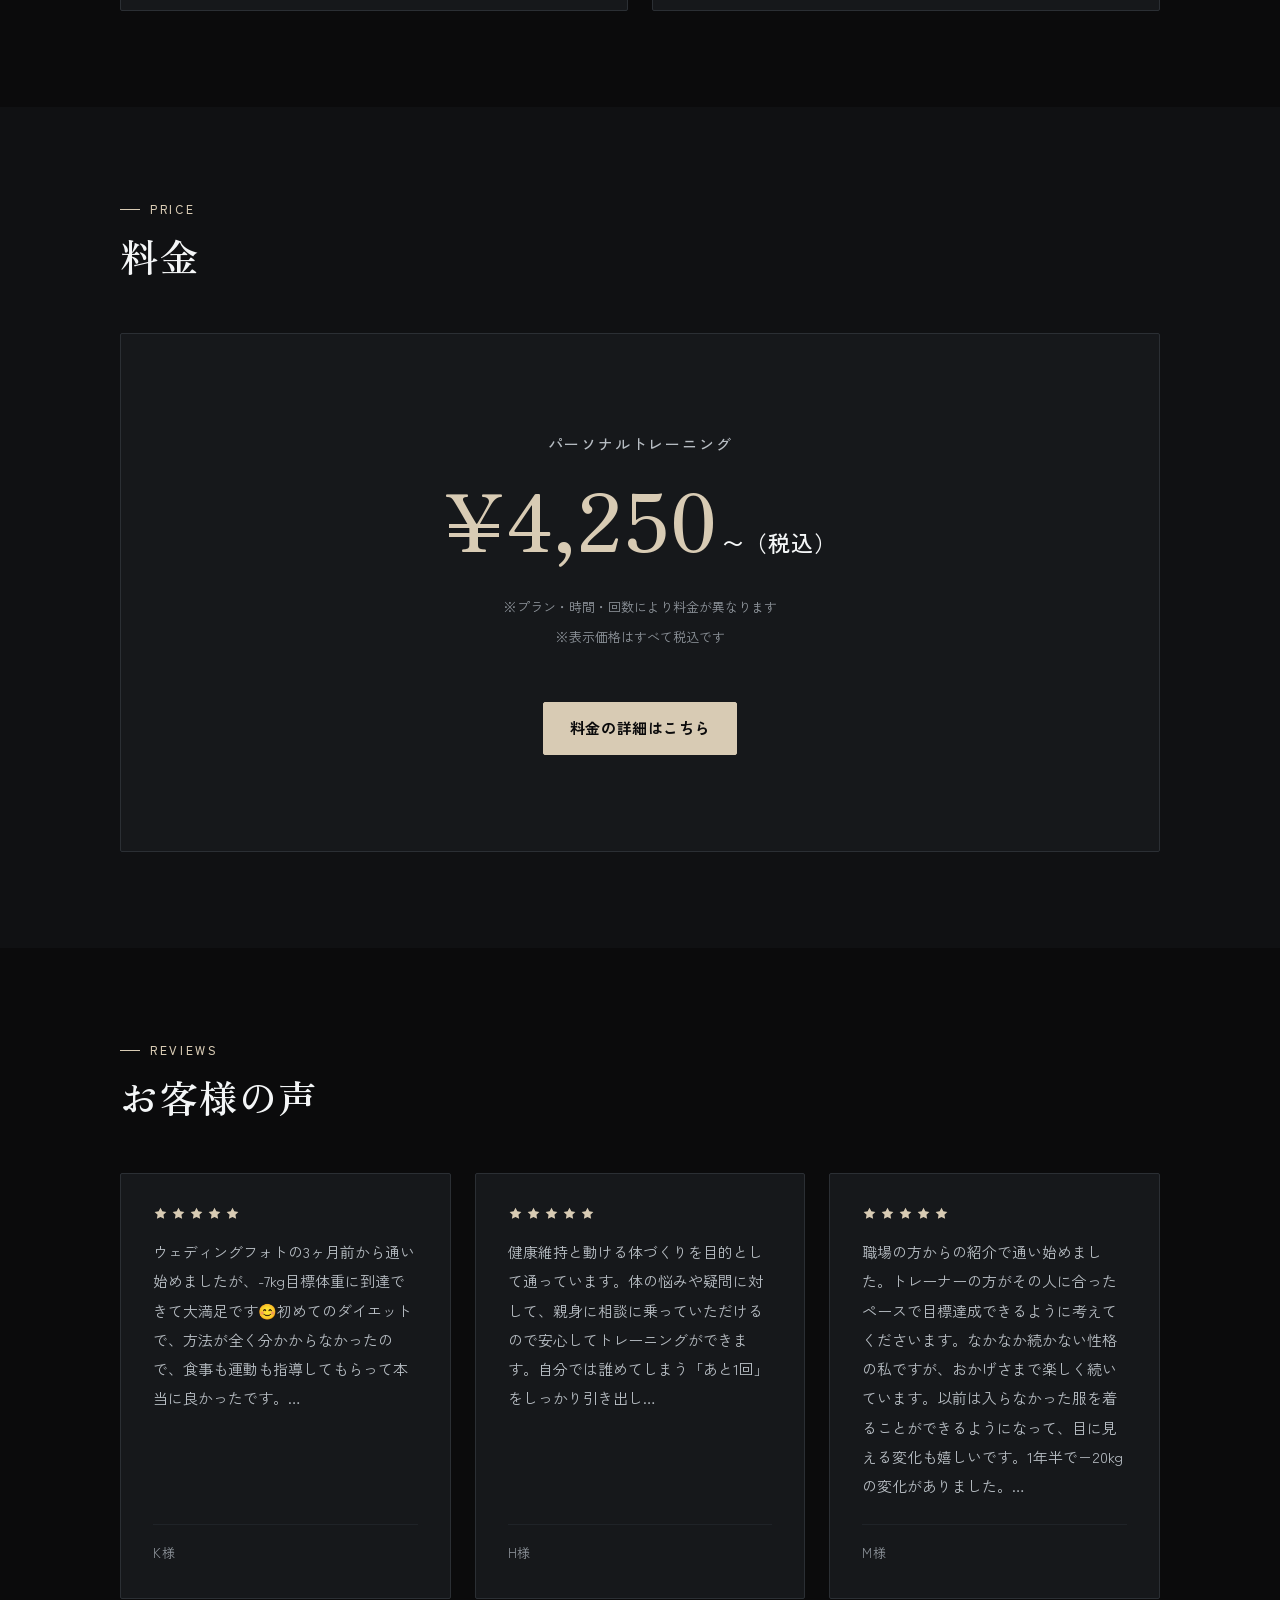
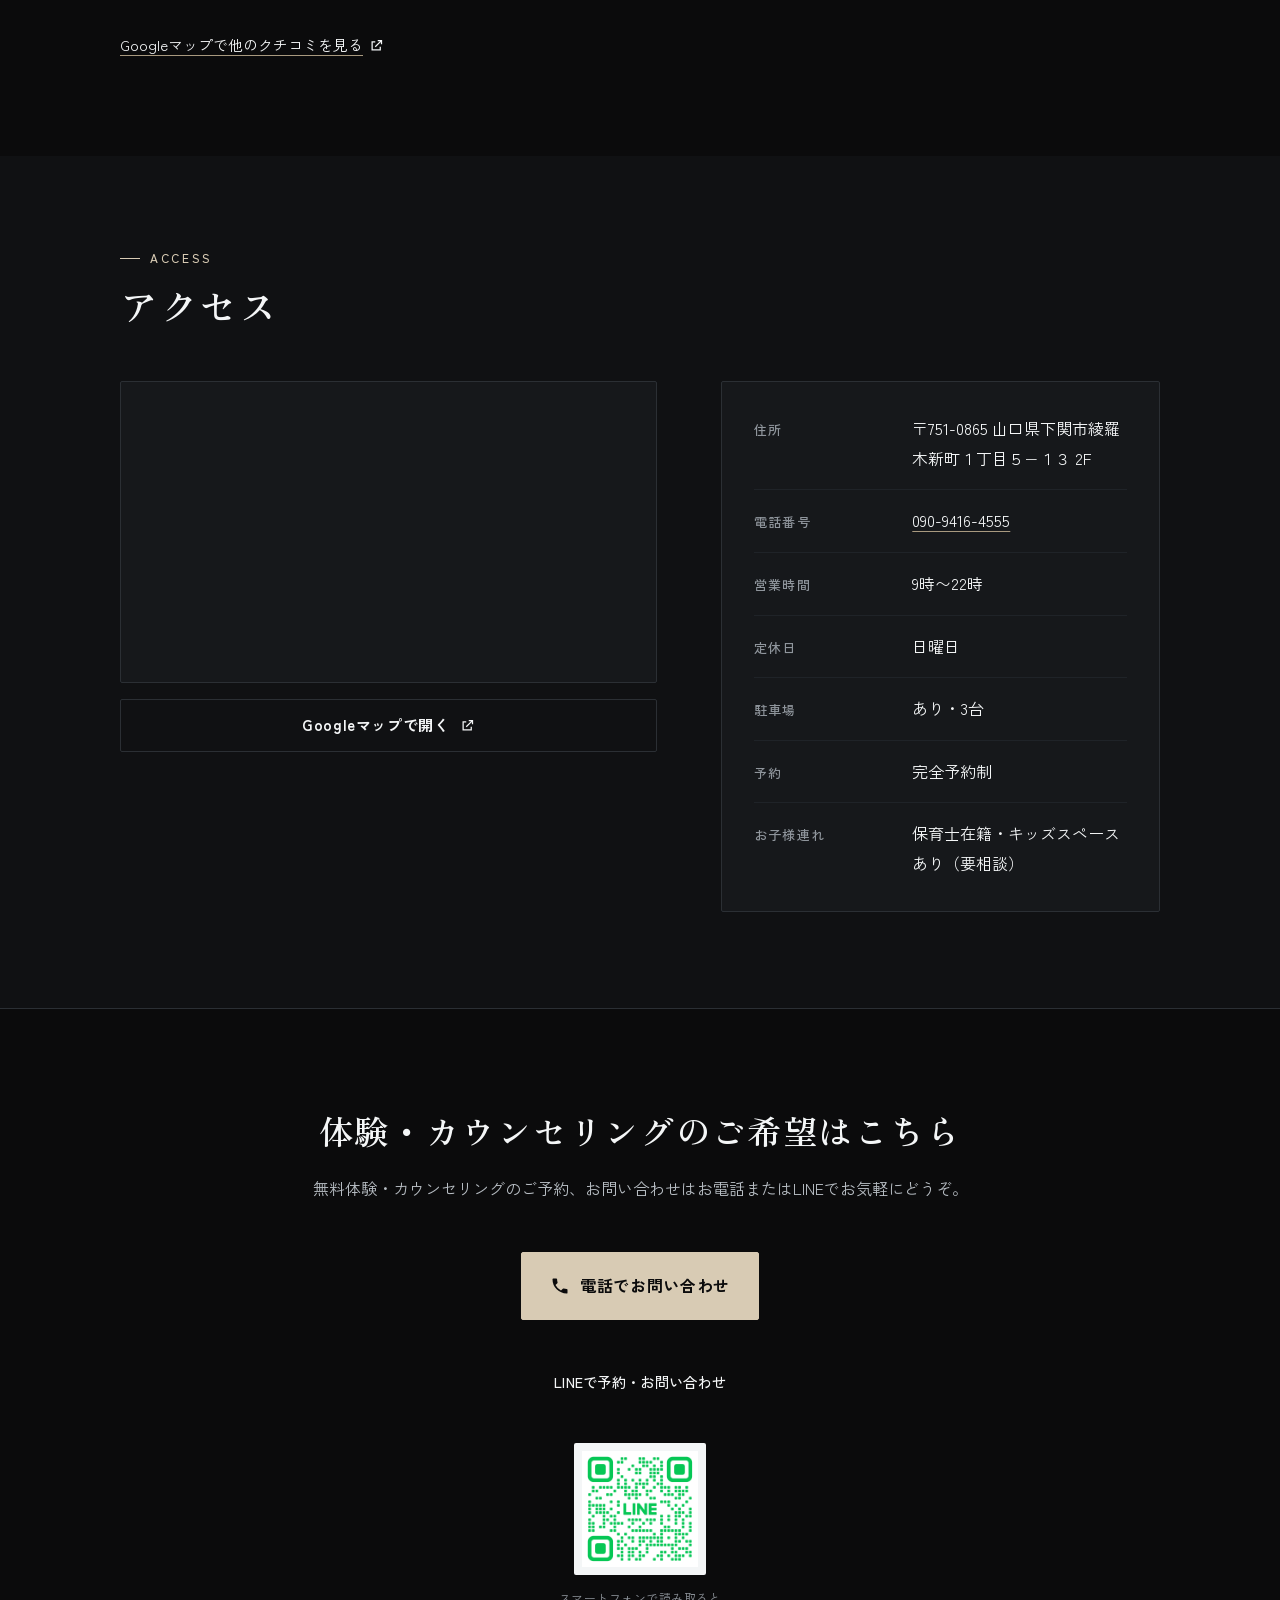
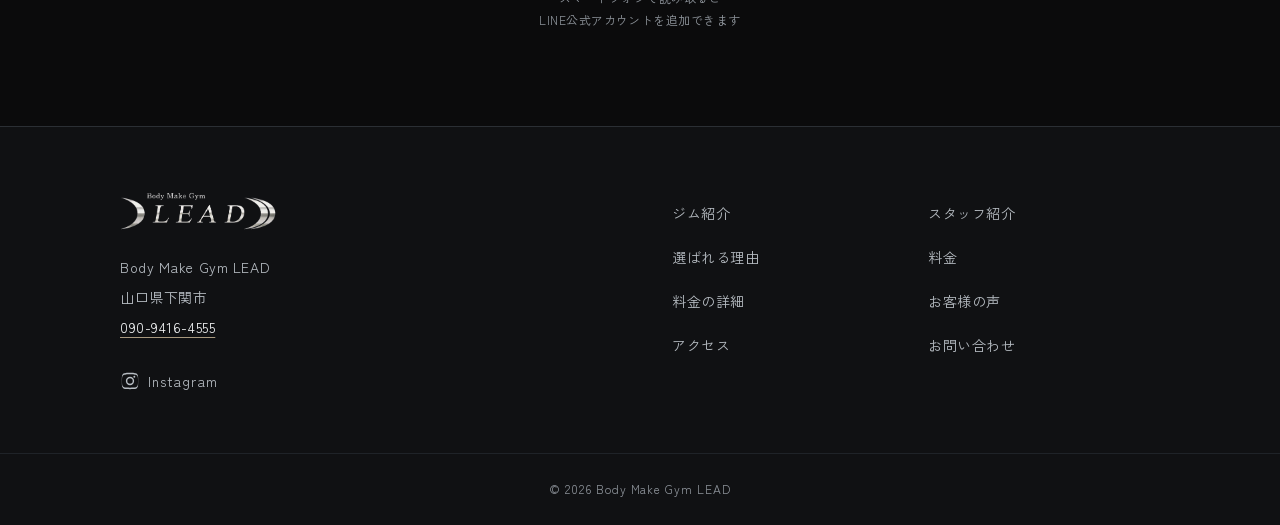
==== commit c2ea17c4: "Adjust hero section text layout for better mobile display - Add line break between "ダイエットに特化した" and " ====
--- a/index.html
+++ b/index.html
@@ -64,7 +64,7 @@
   <div class="lead-hero__veil" aria-hidden="true"></div>
 
   <div class="lead-hero__inner lead-container">
-    <p class="lead-hero__lead">山口県下関市｜完全予約制・マンツーマン専門<br>ダイエットに特化したパーソナルトレーニングジム</p>
+    <p class="lead-hero__lead">山口県下関市｜完全予約制・マンツーマン専門<br>ダイエットに特化した<br>パーソナルトレーニングジム</p>
     <!-- ▼キャッチコピー：<br> は「身体」が2行に割れるのを防ぐための改行位置です。文言を変えるときは改行位置も見直してください -->
     <h1 class="lead-hero__catch">10年後も動ける<br>健康的な身体づくり</h1>
     <!-- ▲キャッチコピーここまで -->
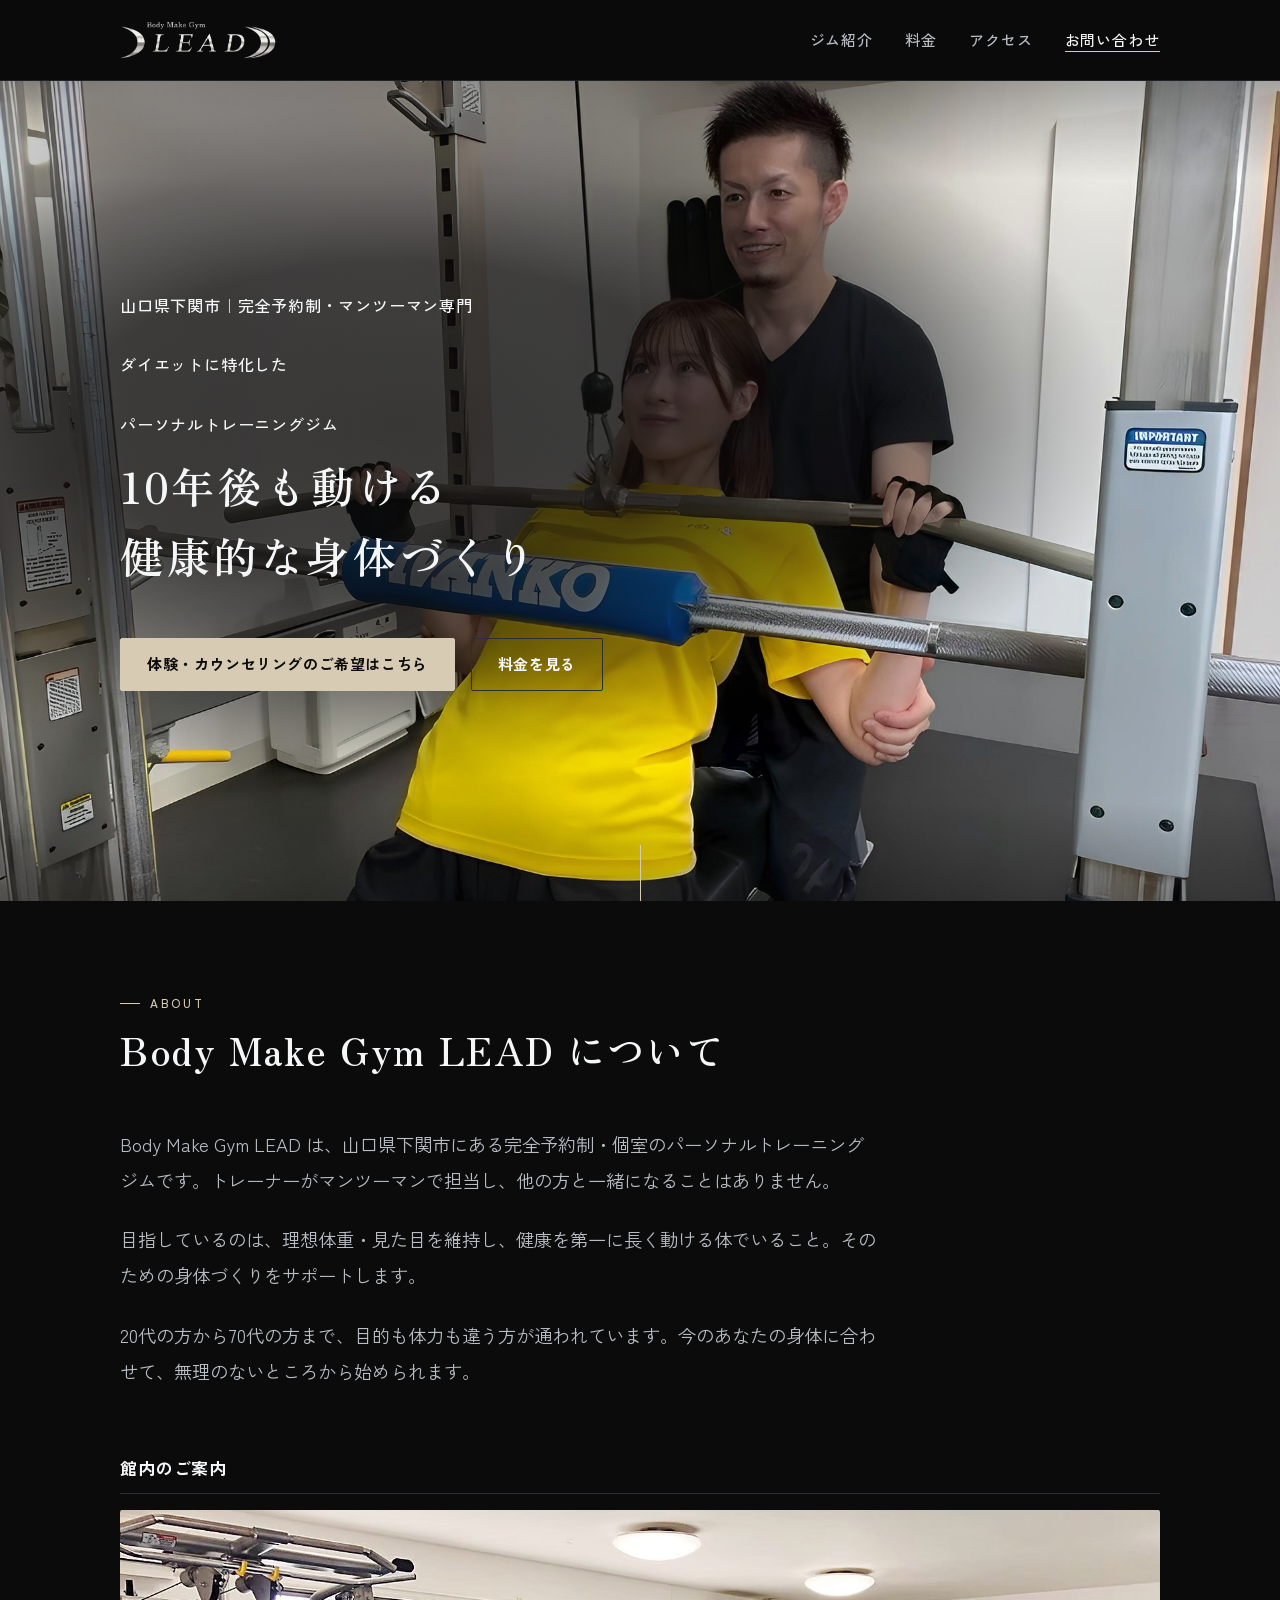
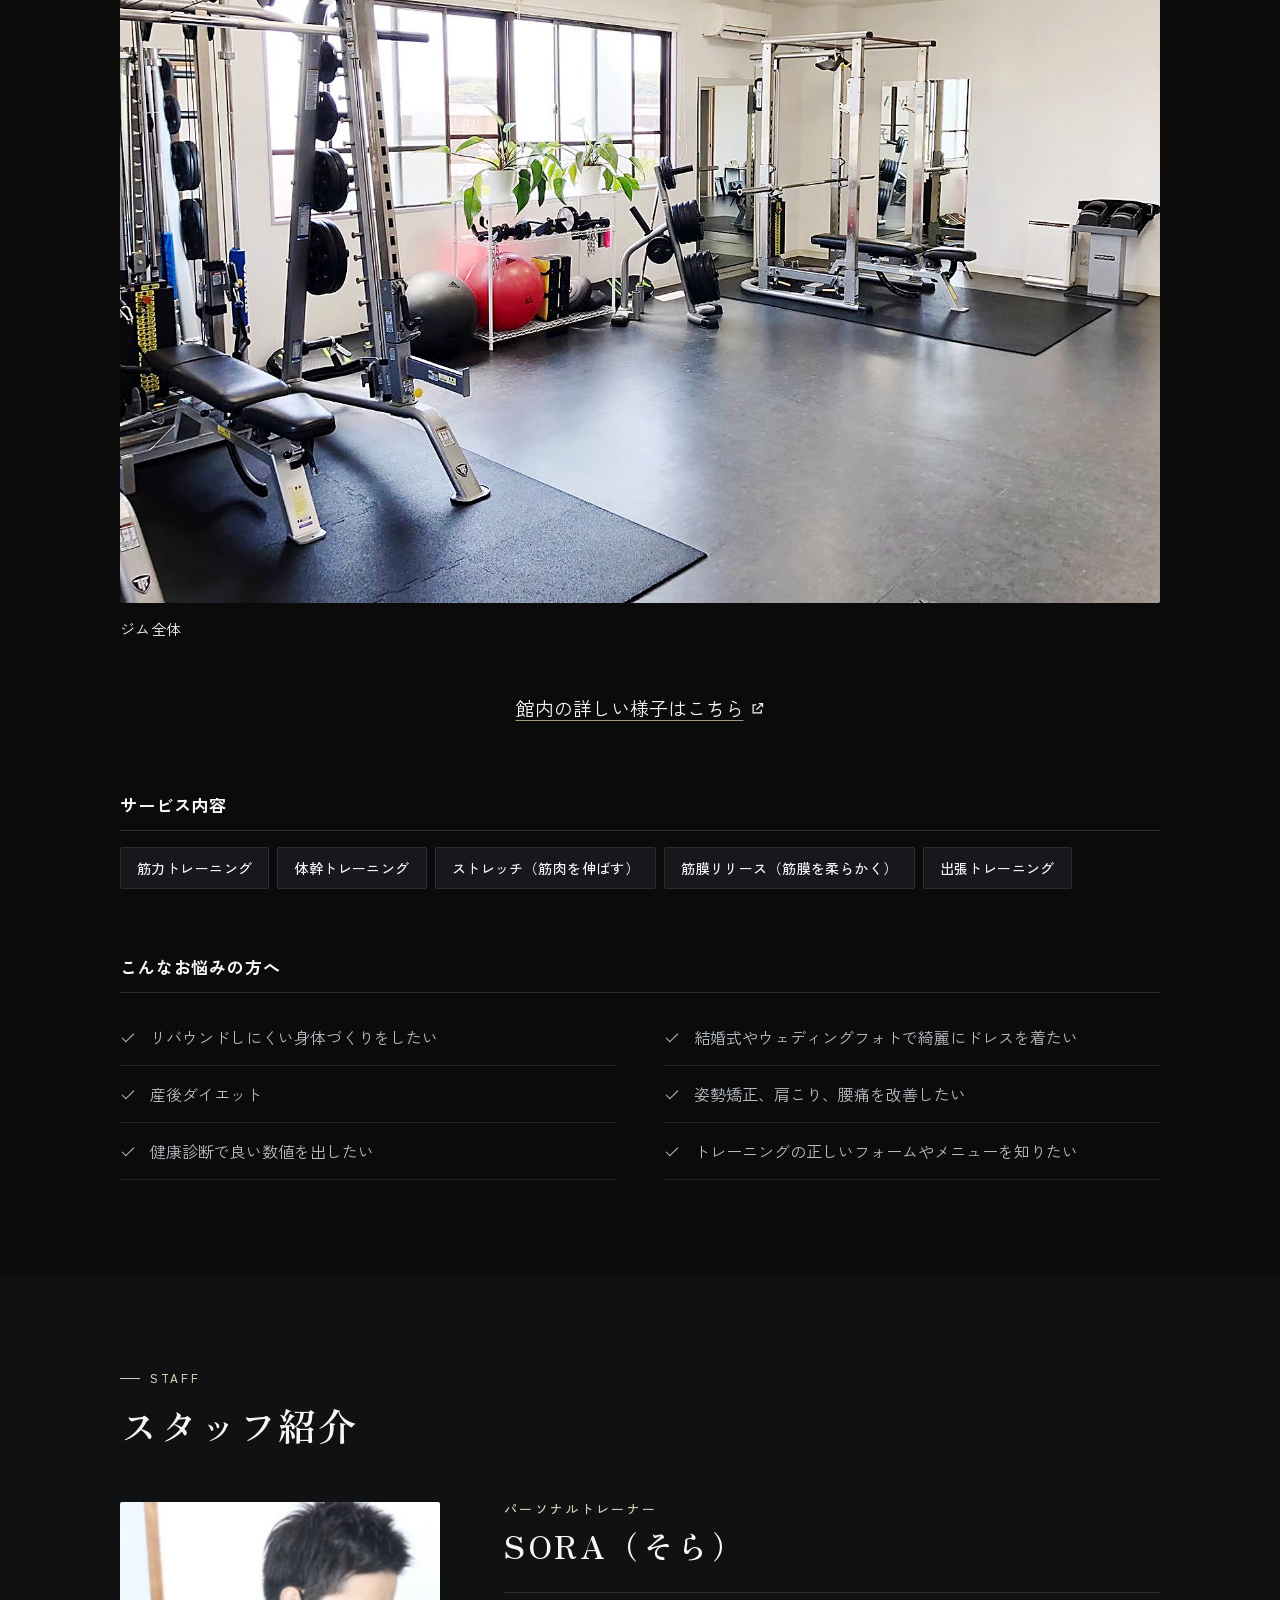
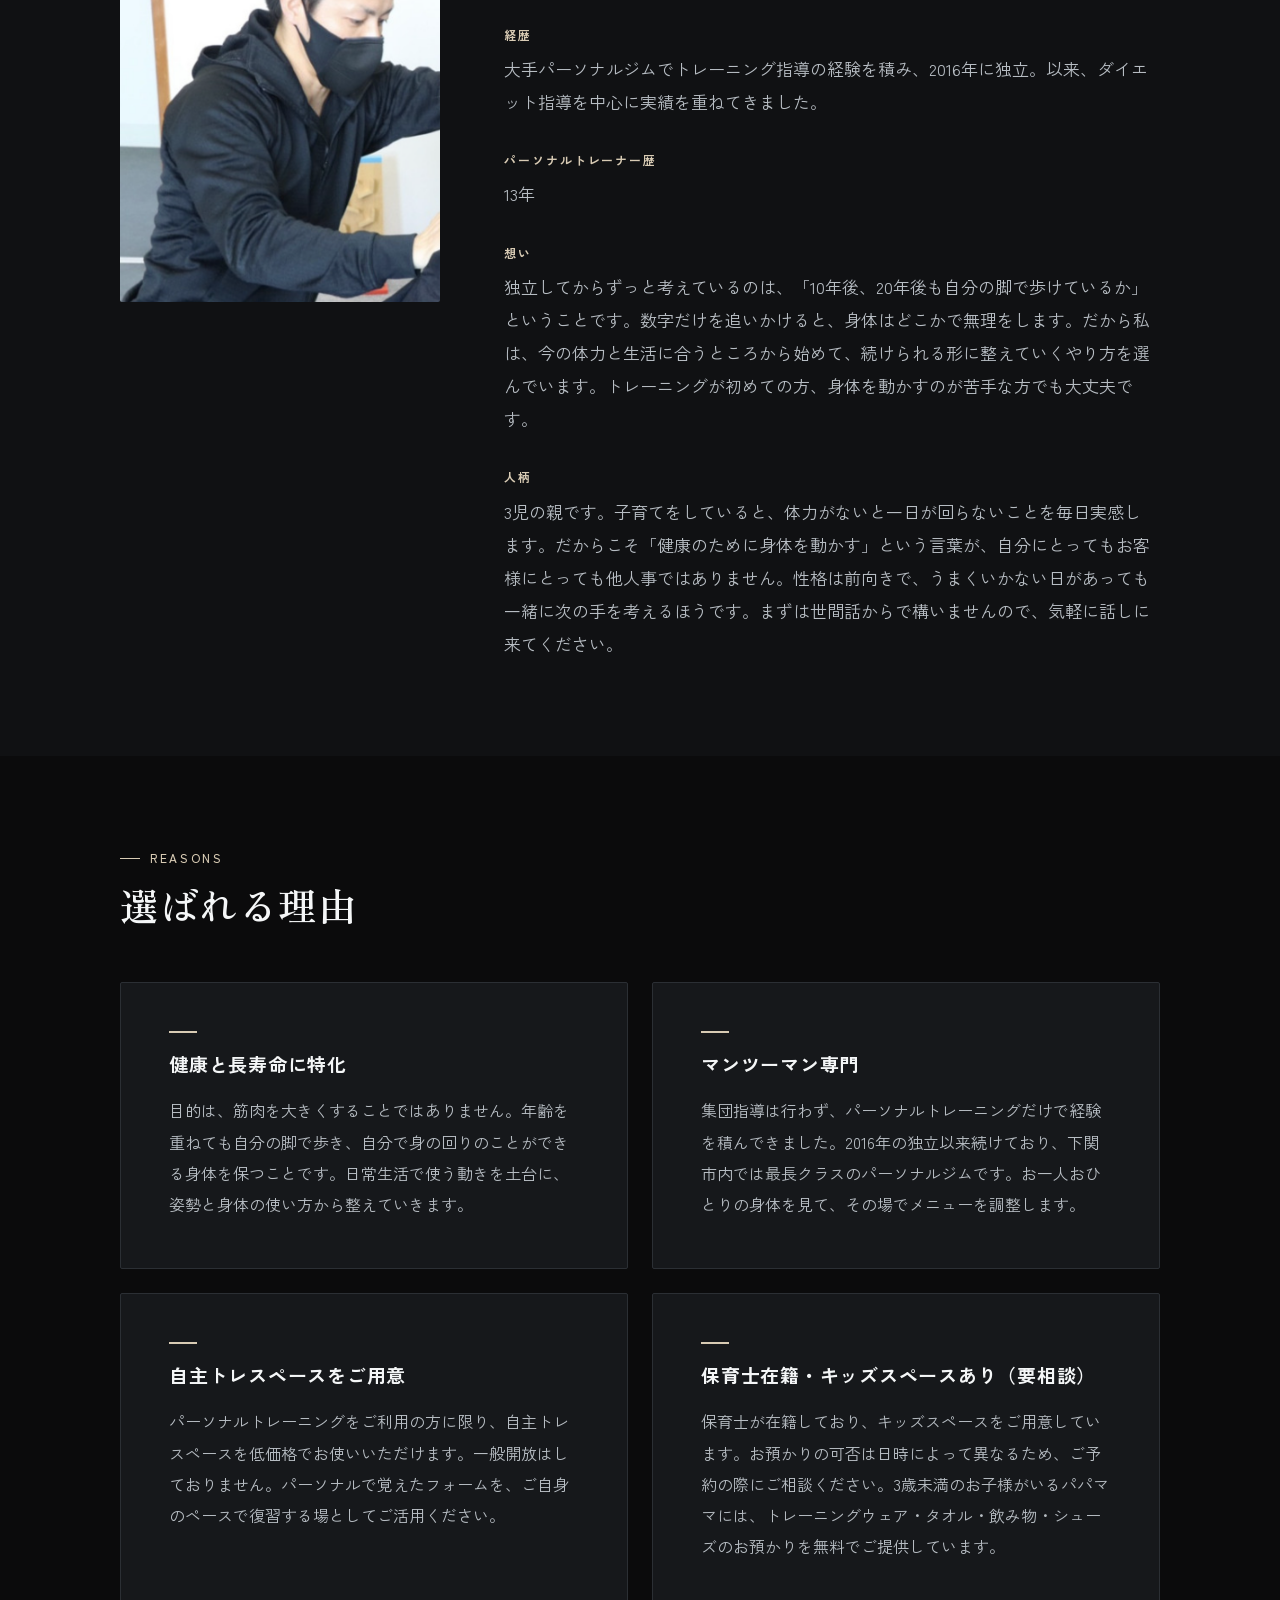
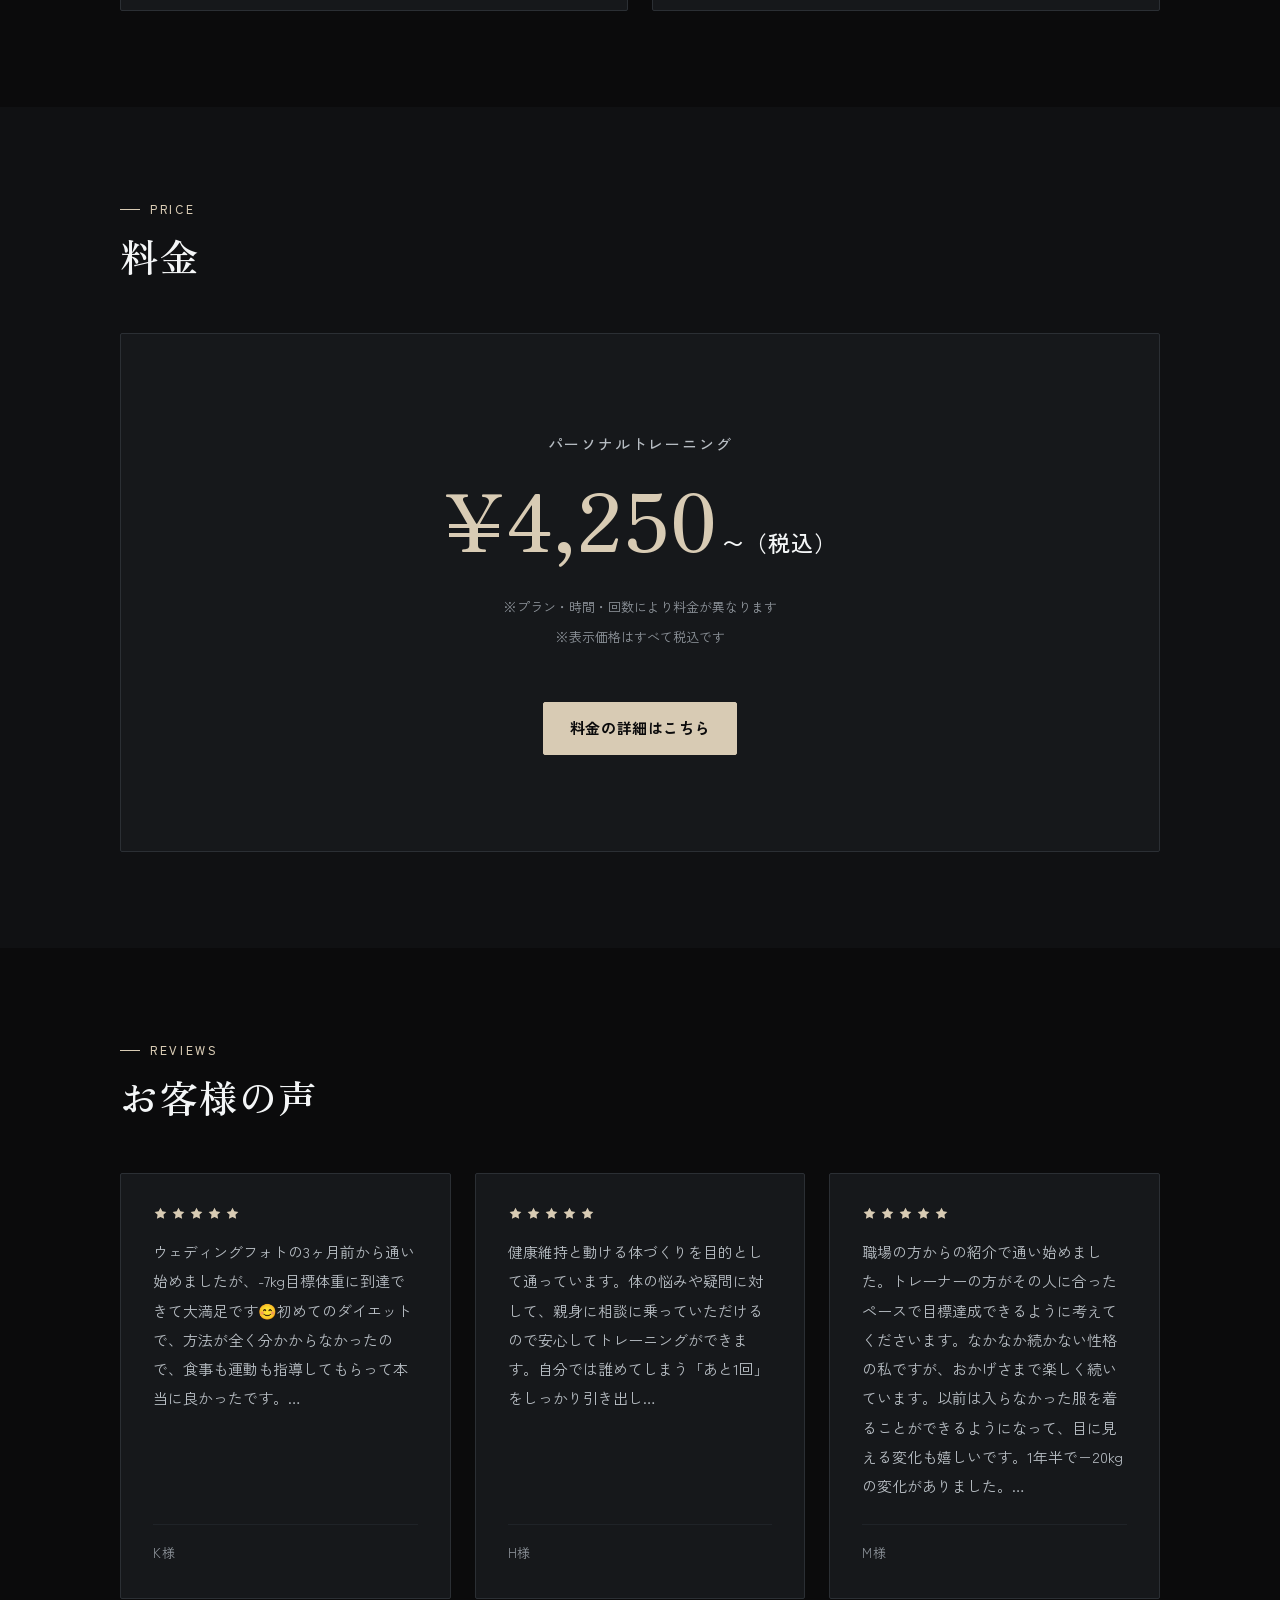
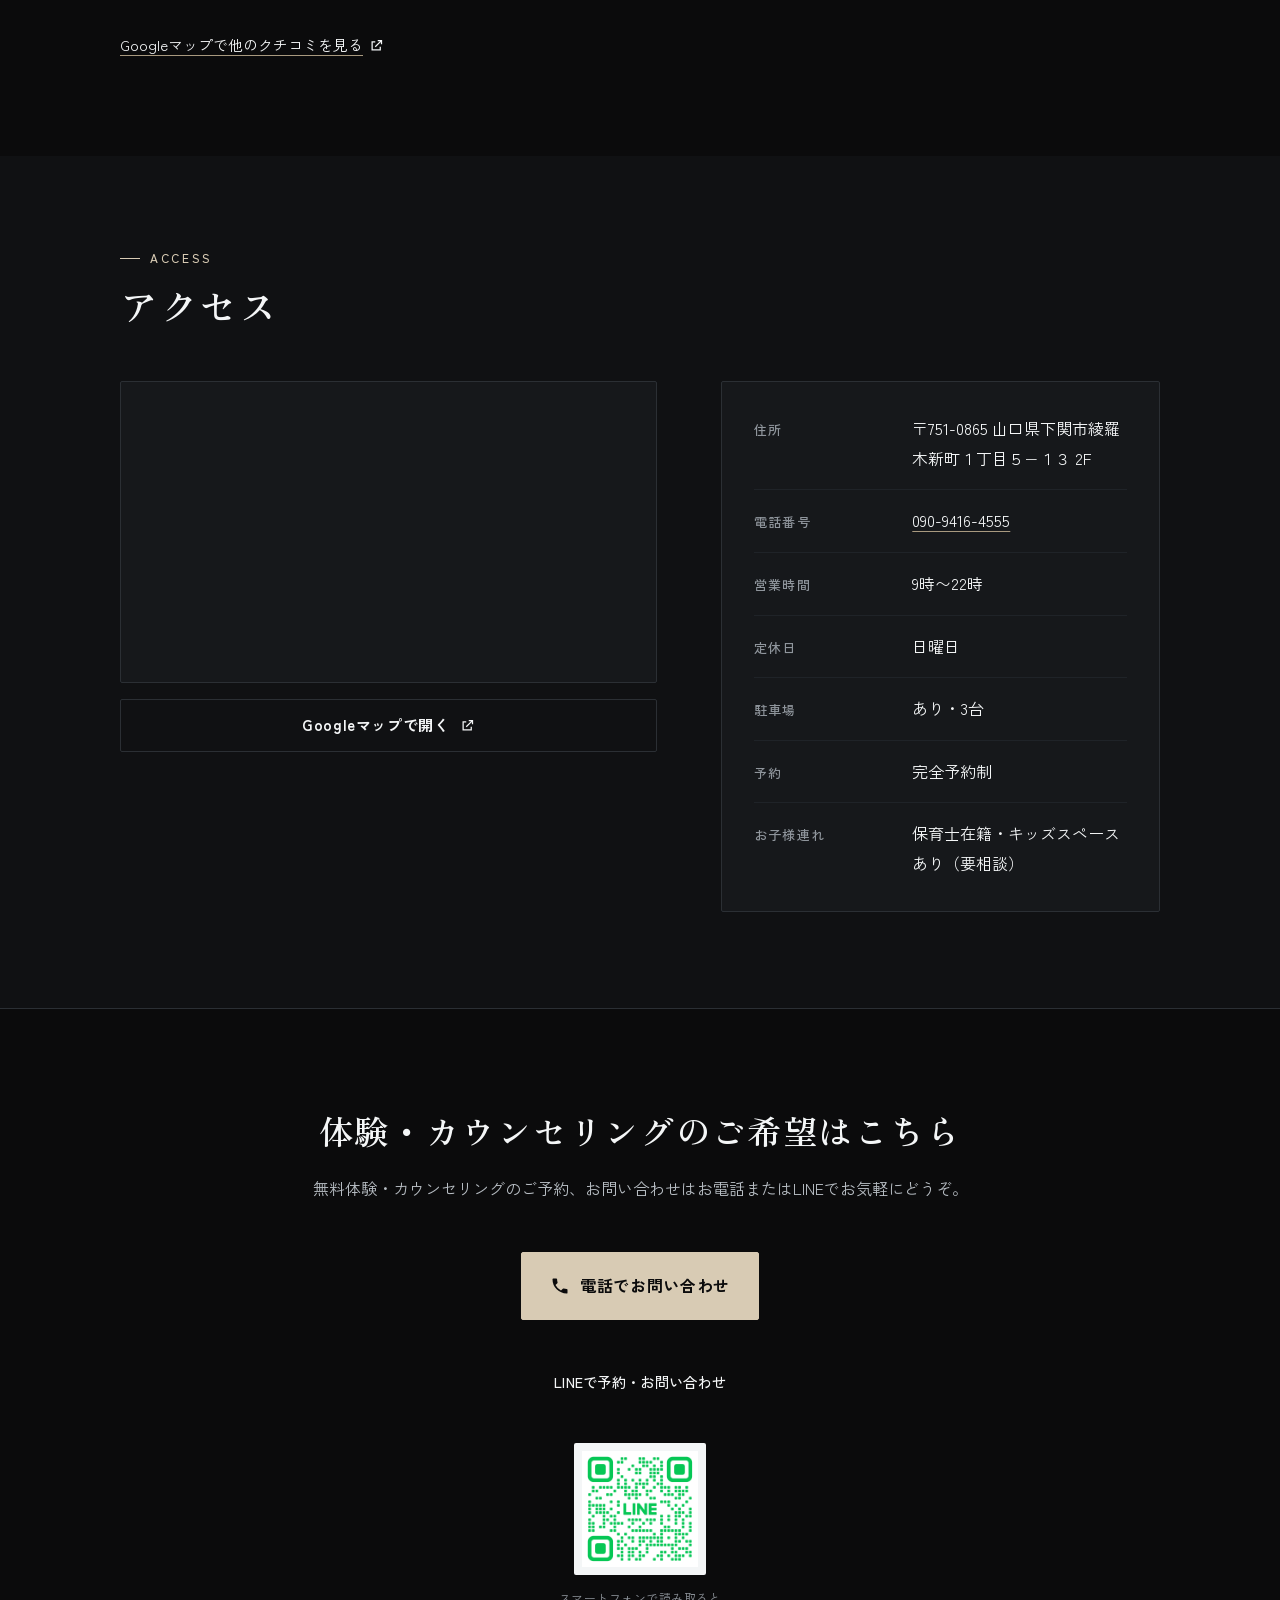
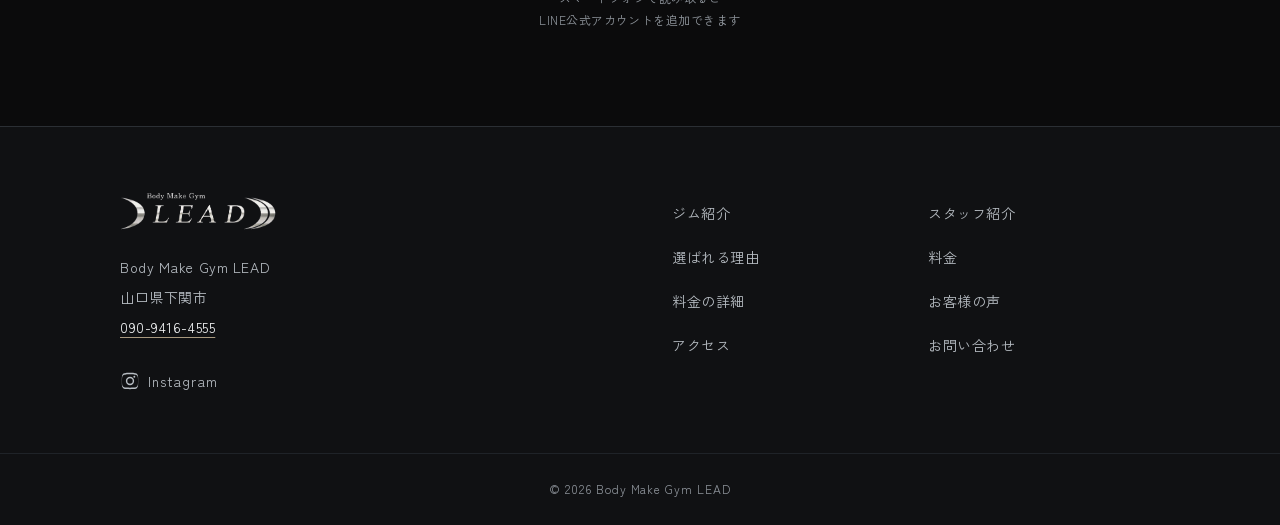
==== commit c93d41ff: "Improve mobile layout: add spacing and reduce section title font size - Add blank lines after "マンツーマ" ====
--- a/index.html
+++ b/index.html
@@ -64,7 +64,7 @@
   <div class="lead-hero__veil" aria-hidden="true"></div>
 
   <div class="lead-hero__inner lead-container">
-    <p class="lead-hero__lead">山口県下関市｜完全予約制・マンツーマン専門<br>ダイエットに特化した<br>パーソナルトレーニングジム</p>
+    <p class="lead-hero__lead">山口県下関市｜完全予約制・マンツーマン専門<br><br>ダイエットに特化した<br><br>パーソナルトレーニングジム</p>
     <!-- ▼キャッチコピー：<br> は「身体」が2行に割れるのを防ぐための改行位置です。文言を変えるときは改行位置も見直してください -->
     <h1 class="lead-hero__catch">10年後も動ける<br>健康的な身体づくり</h1>
     <!-- ▲キャッチコピーここまで -->
--- a/assets/css/style.css
+++ b/assets/css/style.css
@@ -1070,6 +1070,7 @@
 .lead-price__cta { margin-top: var(--lead-s7); }
 @media (max-width: 639px) {
   .lead-price__cta { display: flex; width: 100%; }
+  .lead-head__title { font-size: clamp(1.4rem, 3.8vw, 2.4rem); }
 }
 
 
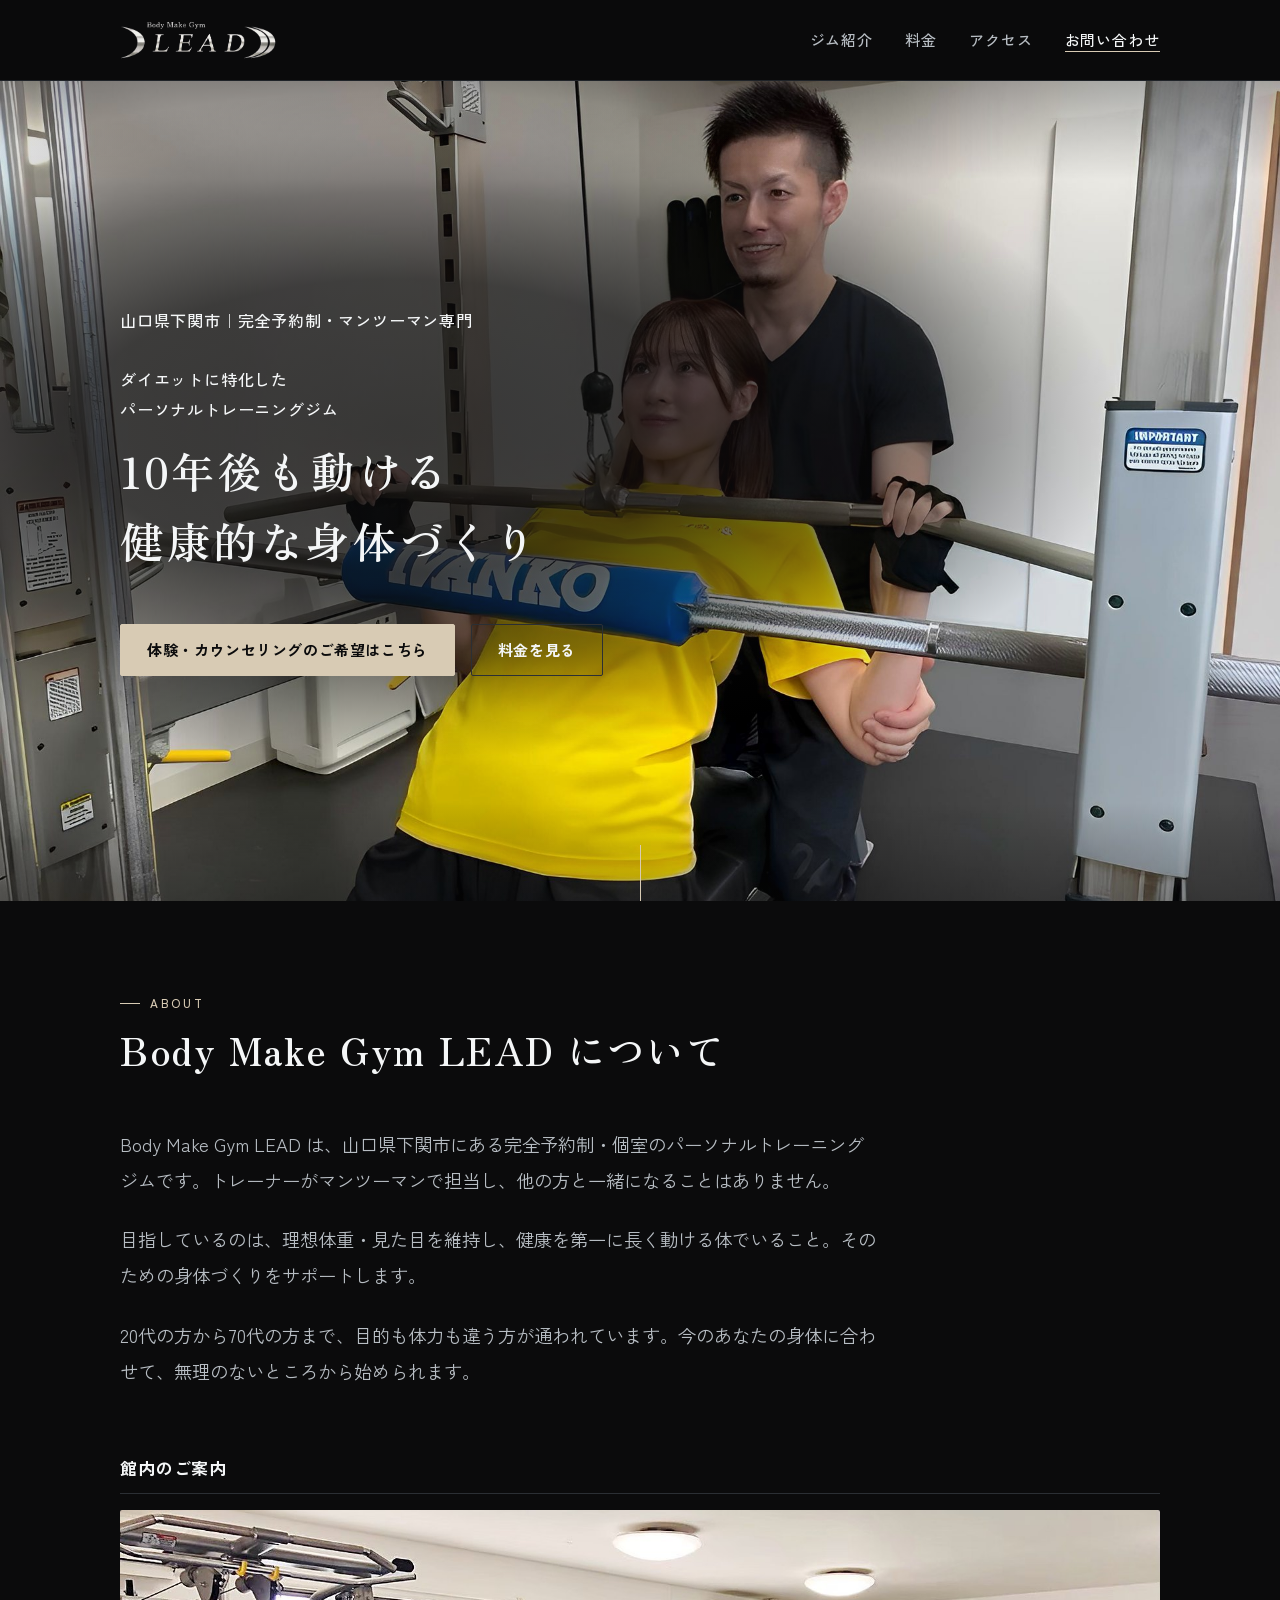
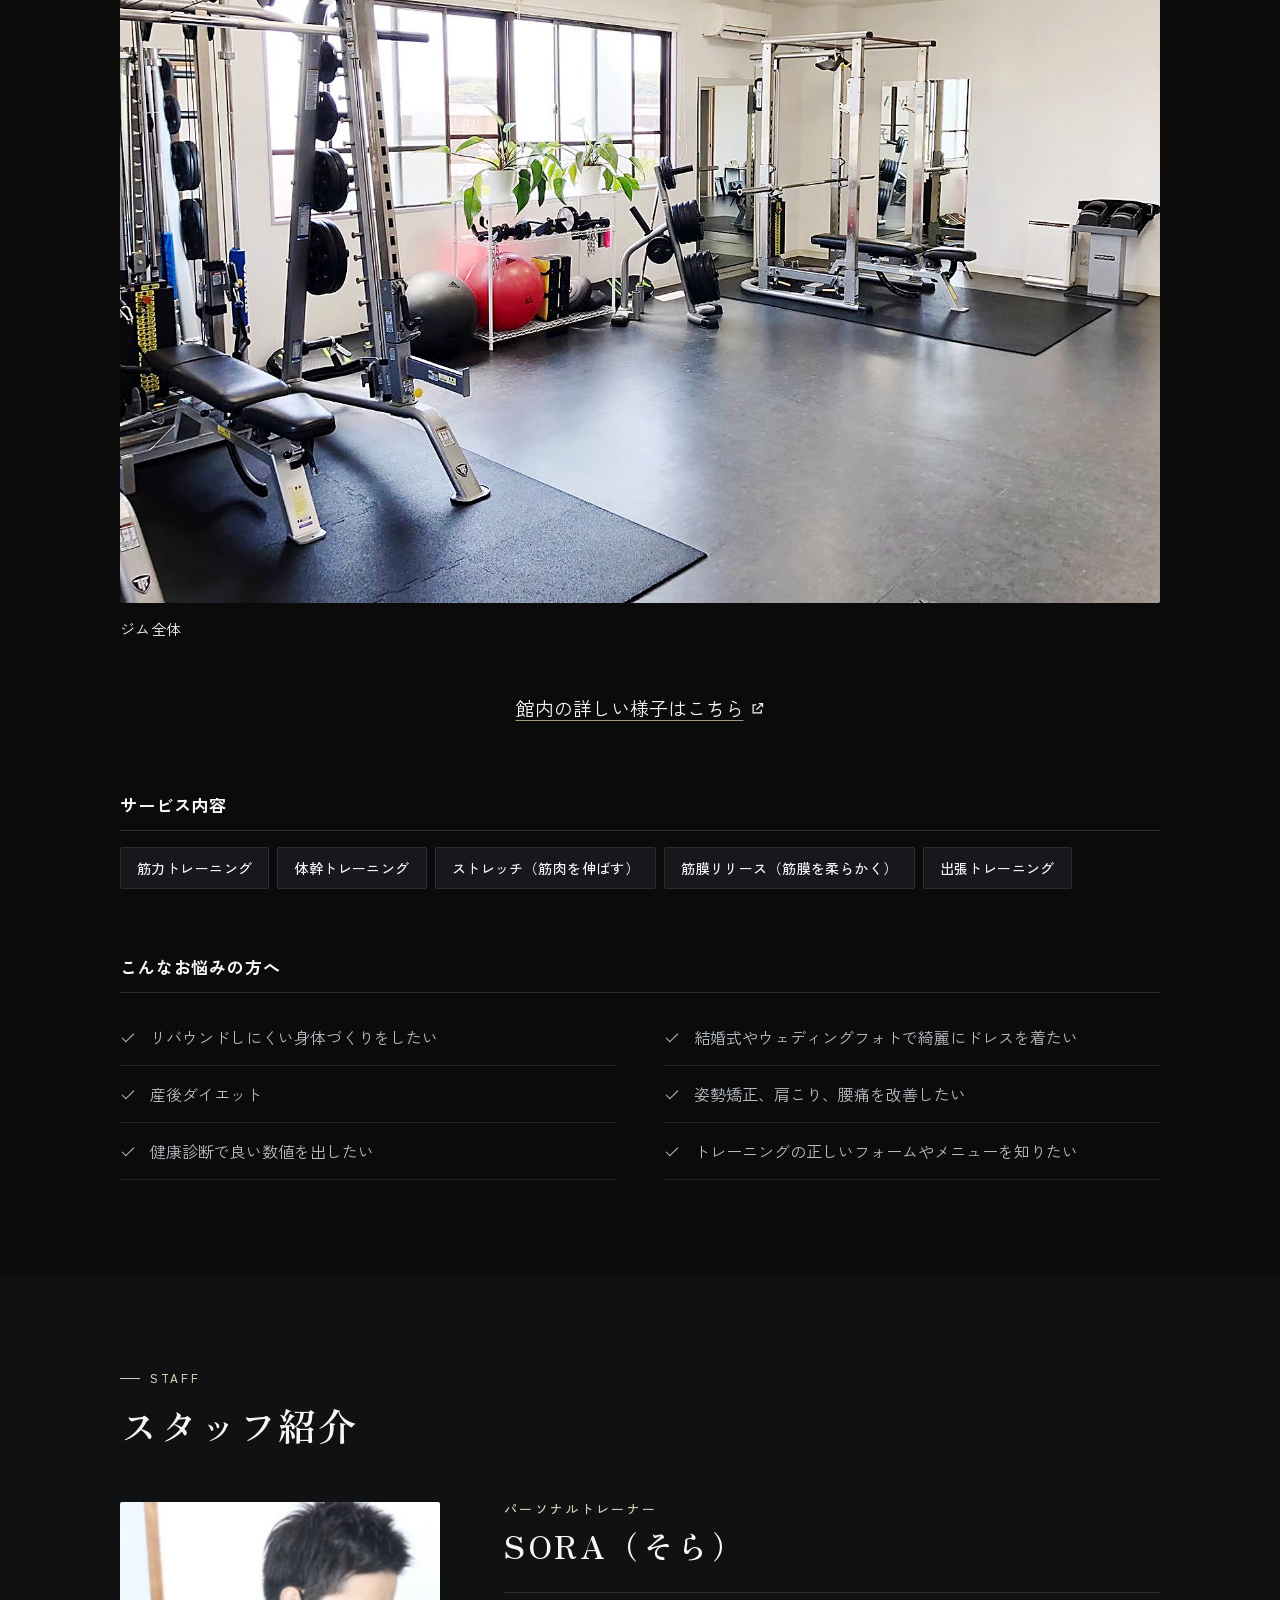
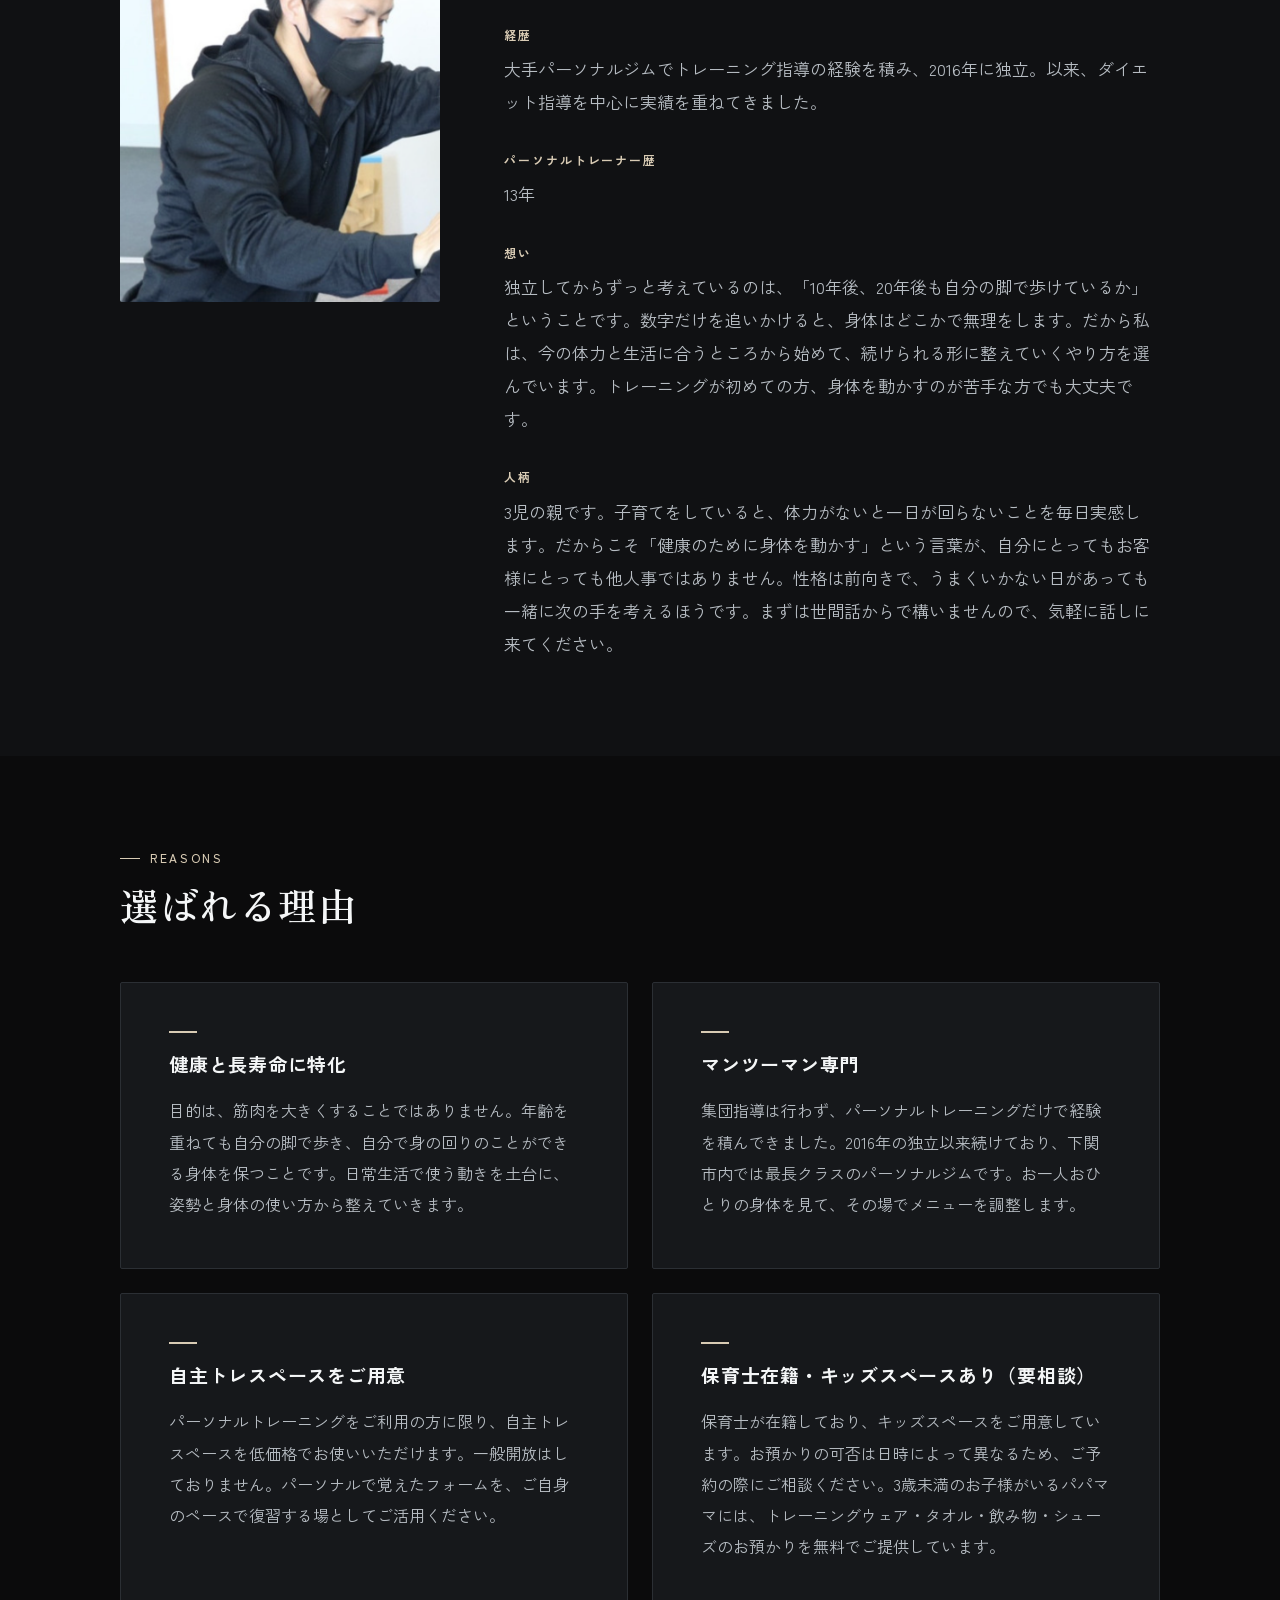
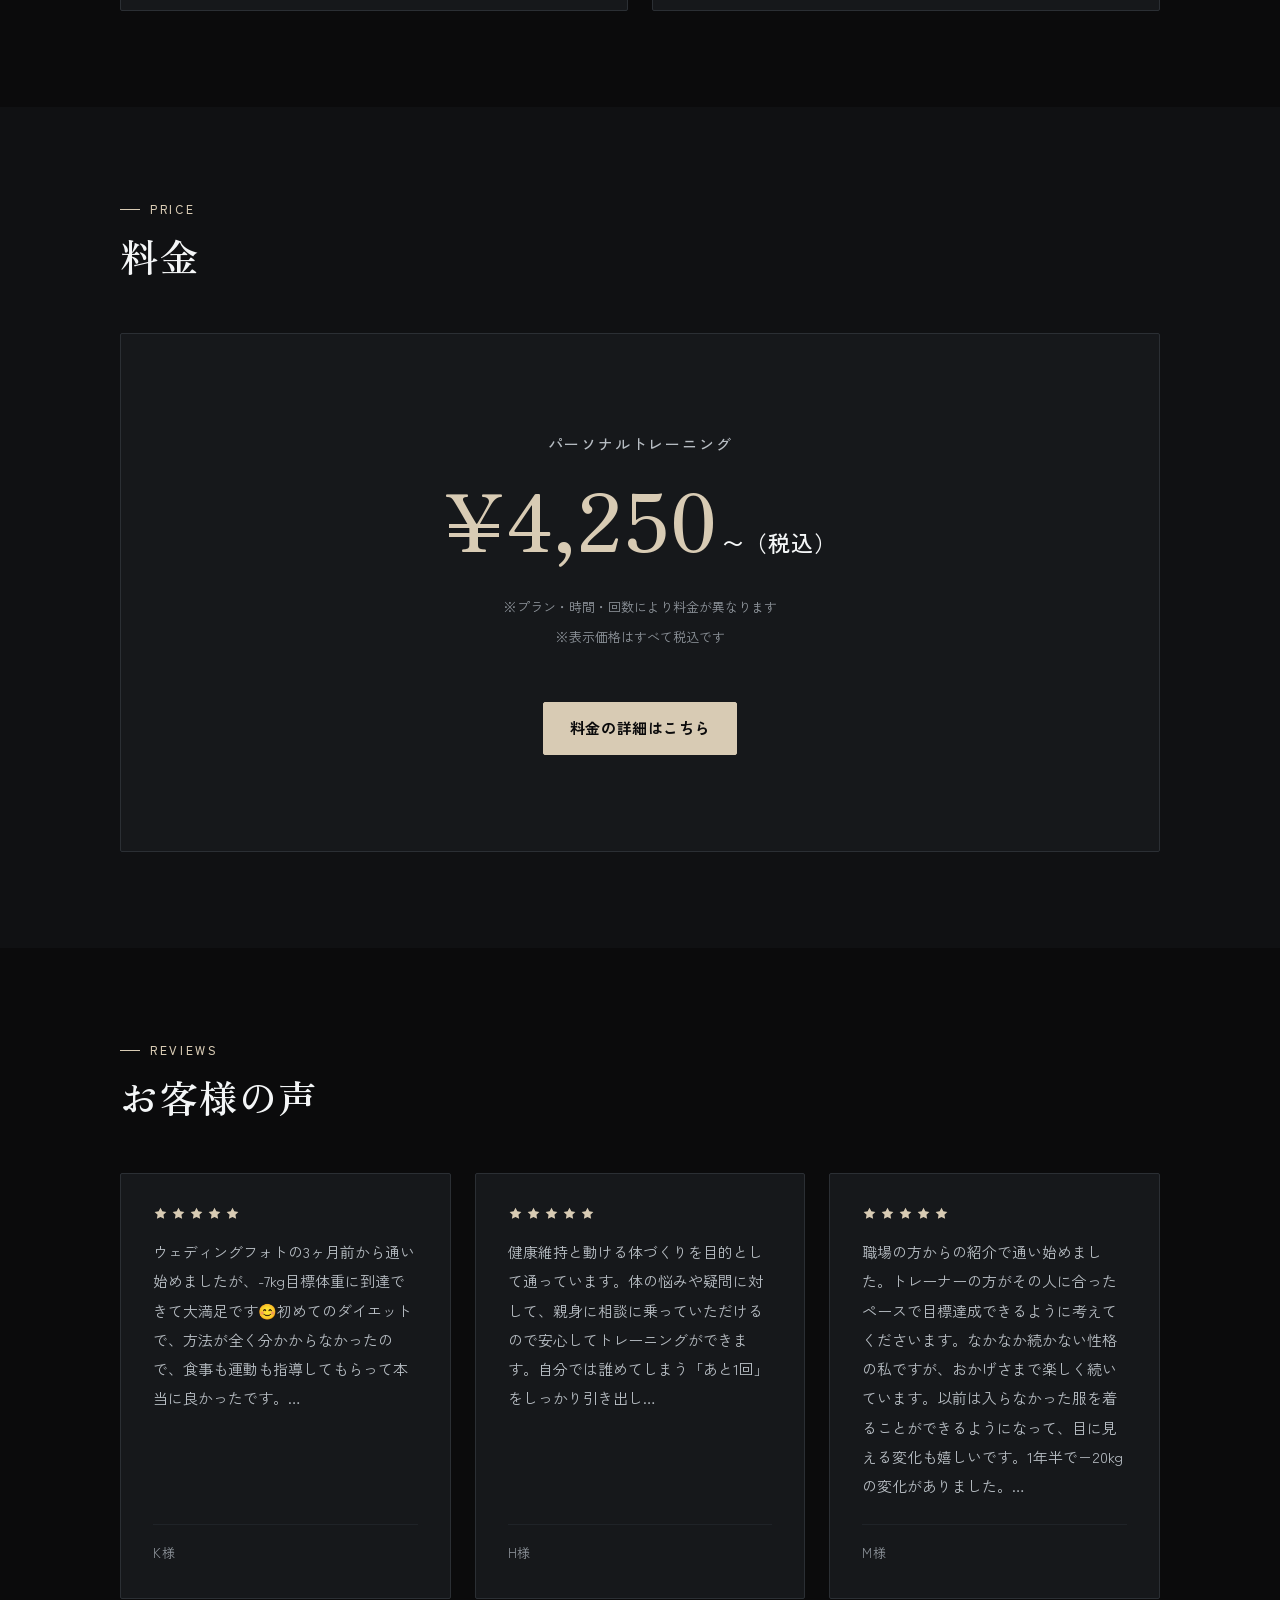
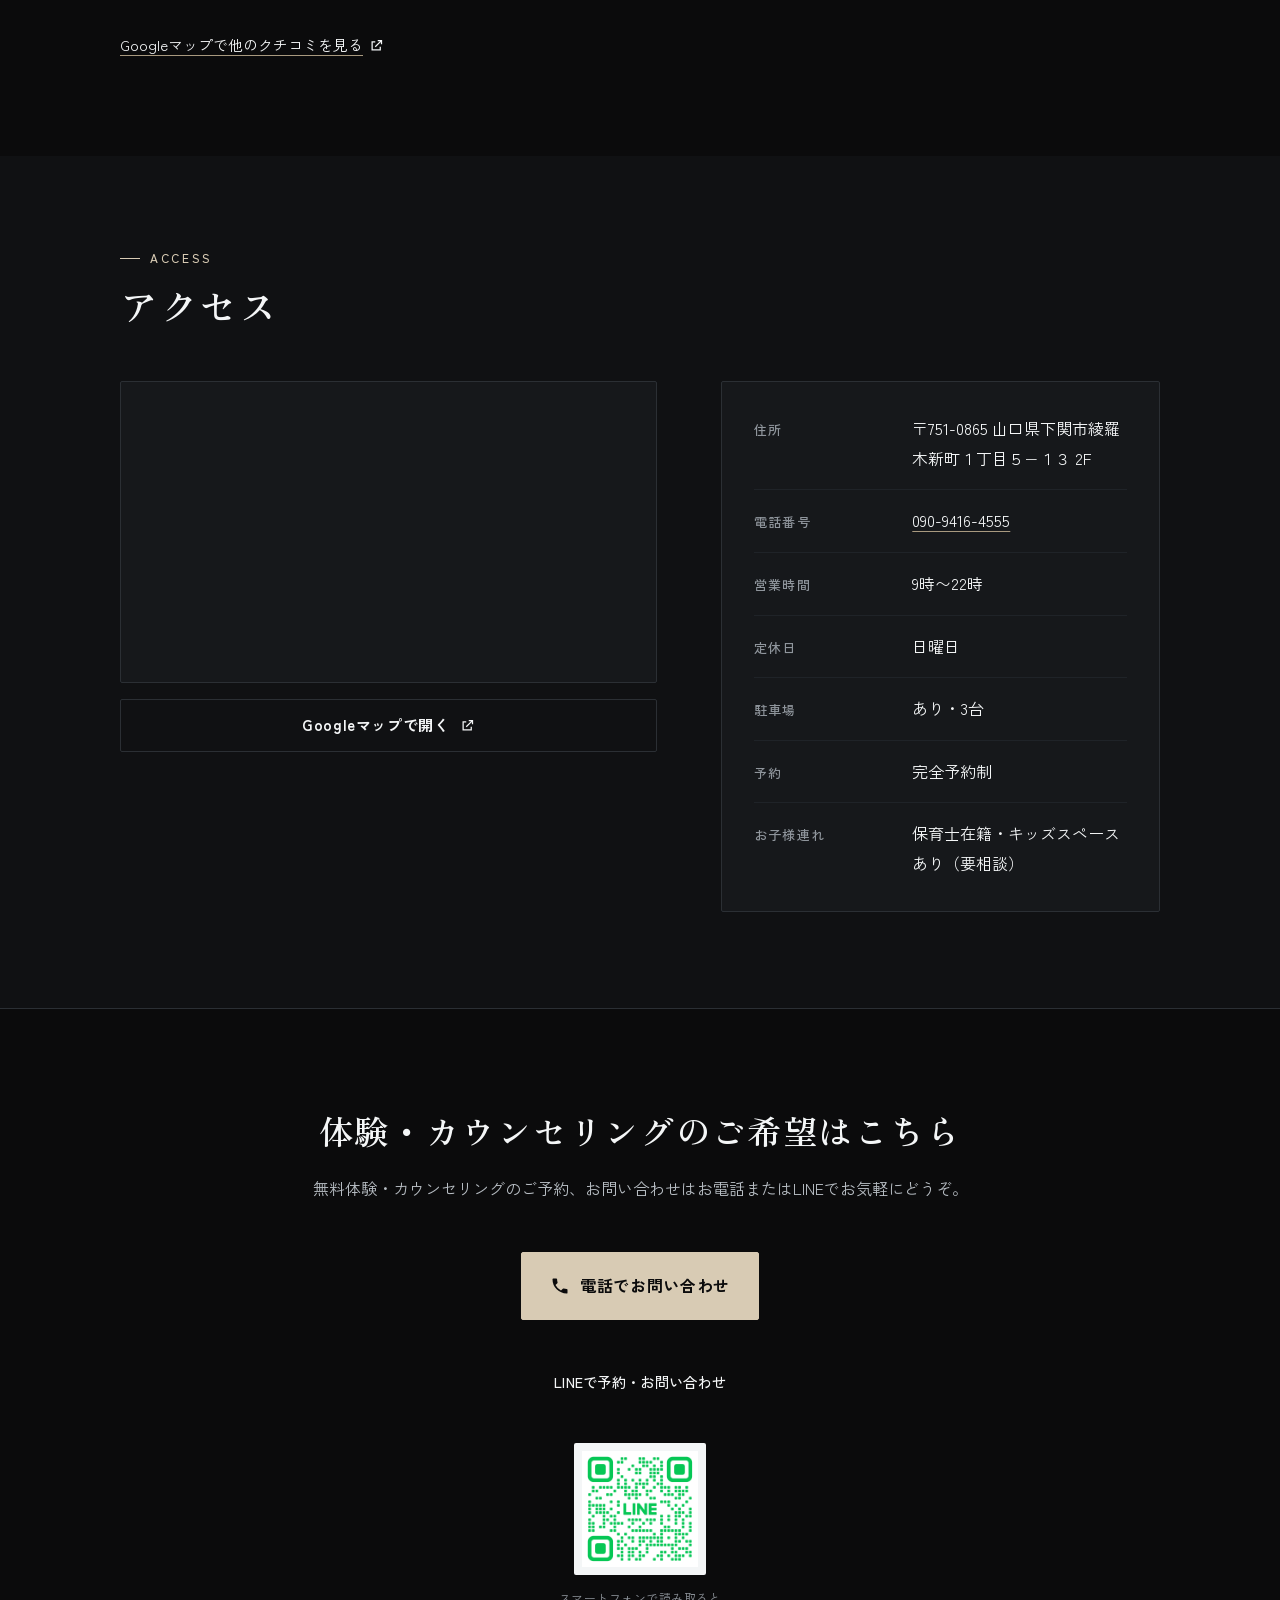
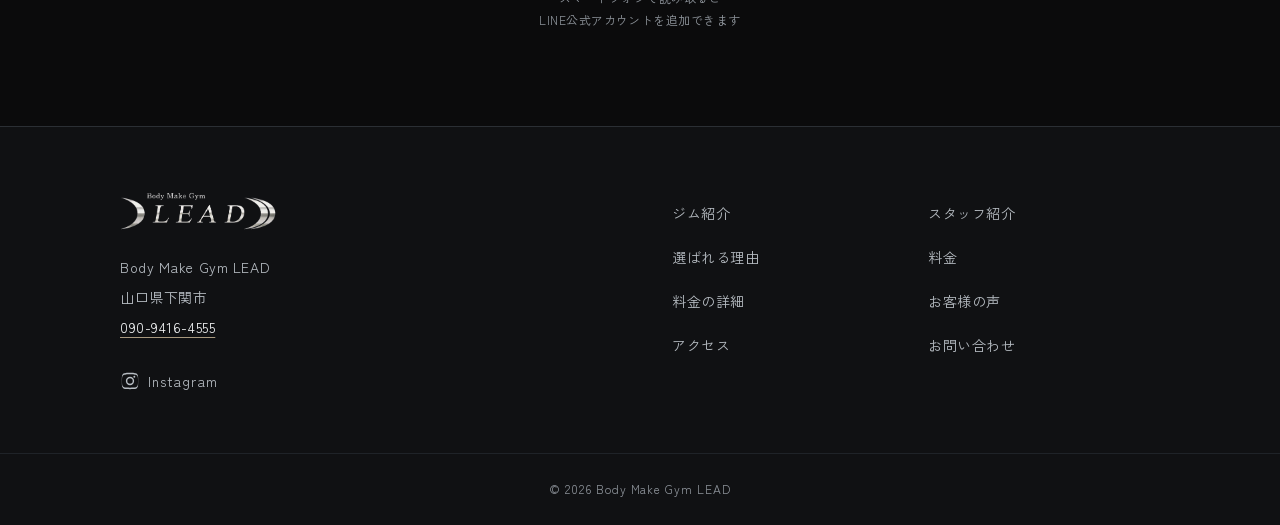
==== commit e043f082: "Remove unnecessary spacing after diet-focused text - Remove blank line between "ダイエットに特化した" and "パーソ" ====
--- a/index.html
+++ b/index.html
@@ -64,7 +64,7 @@
   <div class="lead-hero__veil" aria-hidden="true"></div>
 
   <div class="lead-hero__inner lead-container">
-    <p class="lead-hero__lead">山口県下関市｜完全予約制・マンツーマン専門<br><br>ダイエットに特化した<br><br>パーソナルトレーニングジム</p>
+    <p class="lead-hero__lead">山口県下関市｜完全予約制・マンツーマン専門<br><br>ダイエットに特化した<br>パーソナルトレーニングジム</p>
     <!-- ▼キャッチコピー：<br> は「身体」が2行に割れるのを防ぐための改行位置です。文言を変えるときは改行位置も見直してください -->
     <h1 class="lead-hero__catch">10年後も動ける<br>健康的な身体づくり</h1>
     <!-- ▲キャッチコピーここまで -->
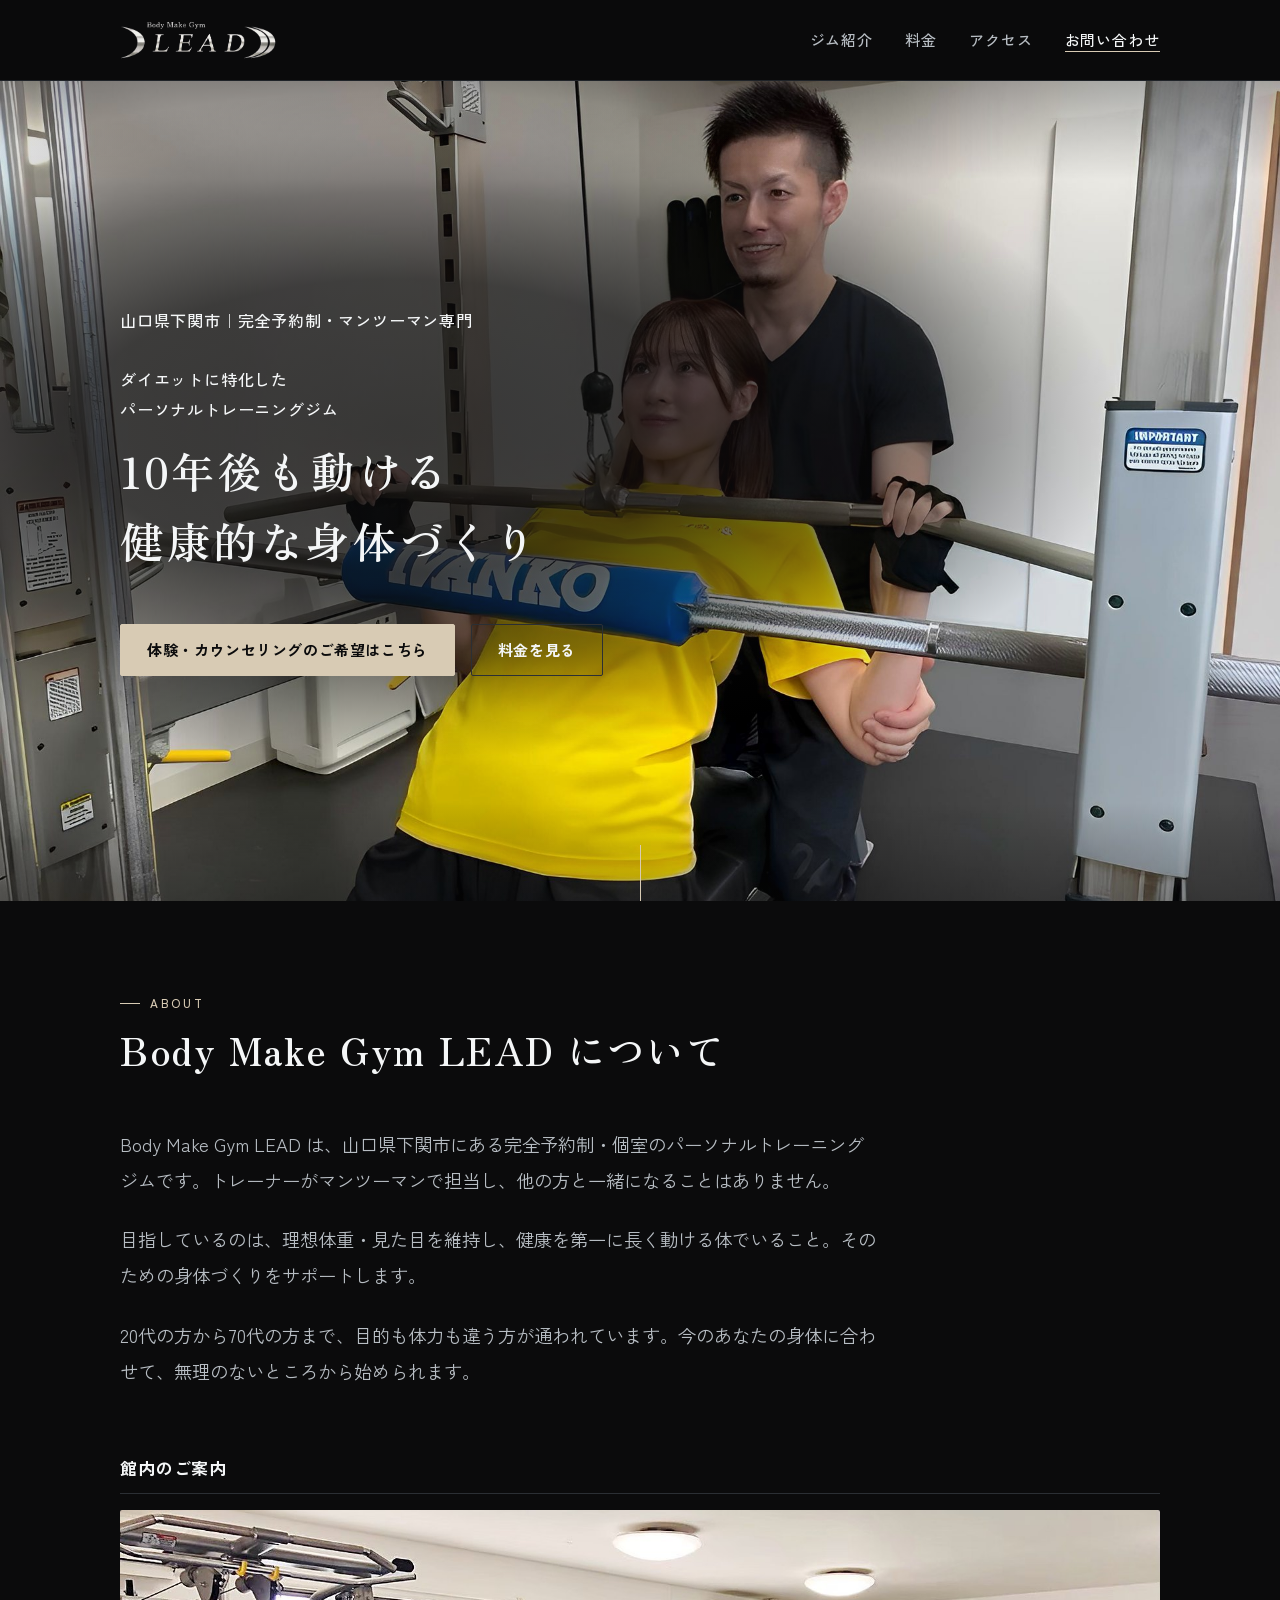
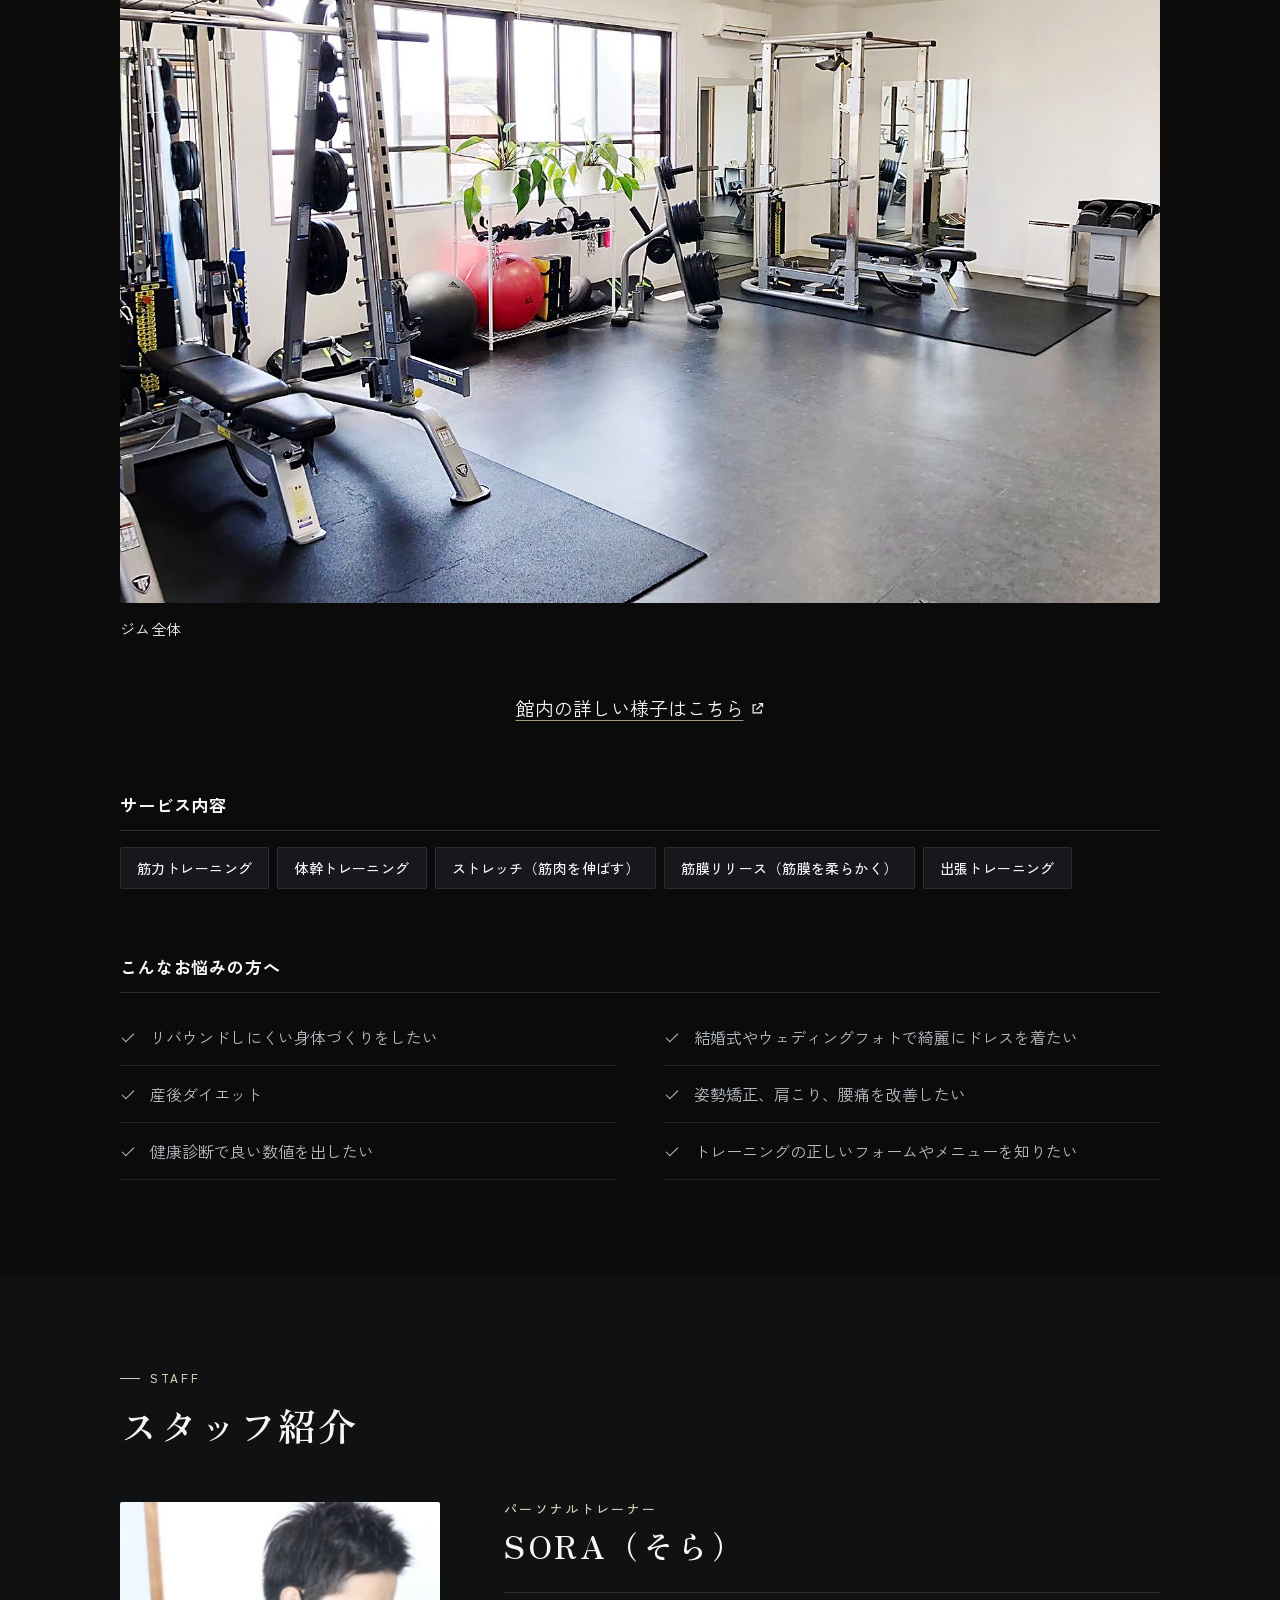
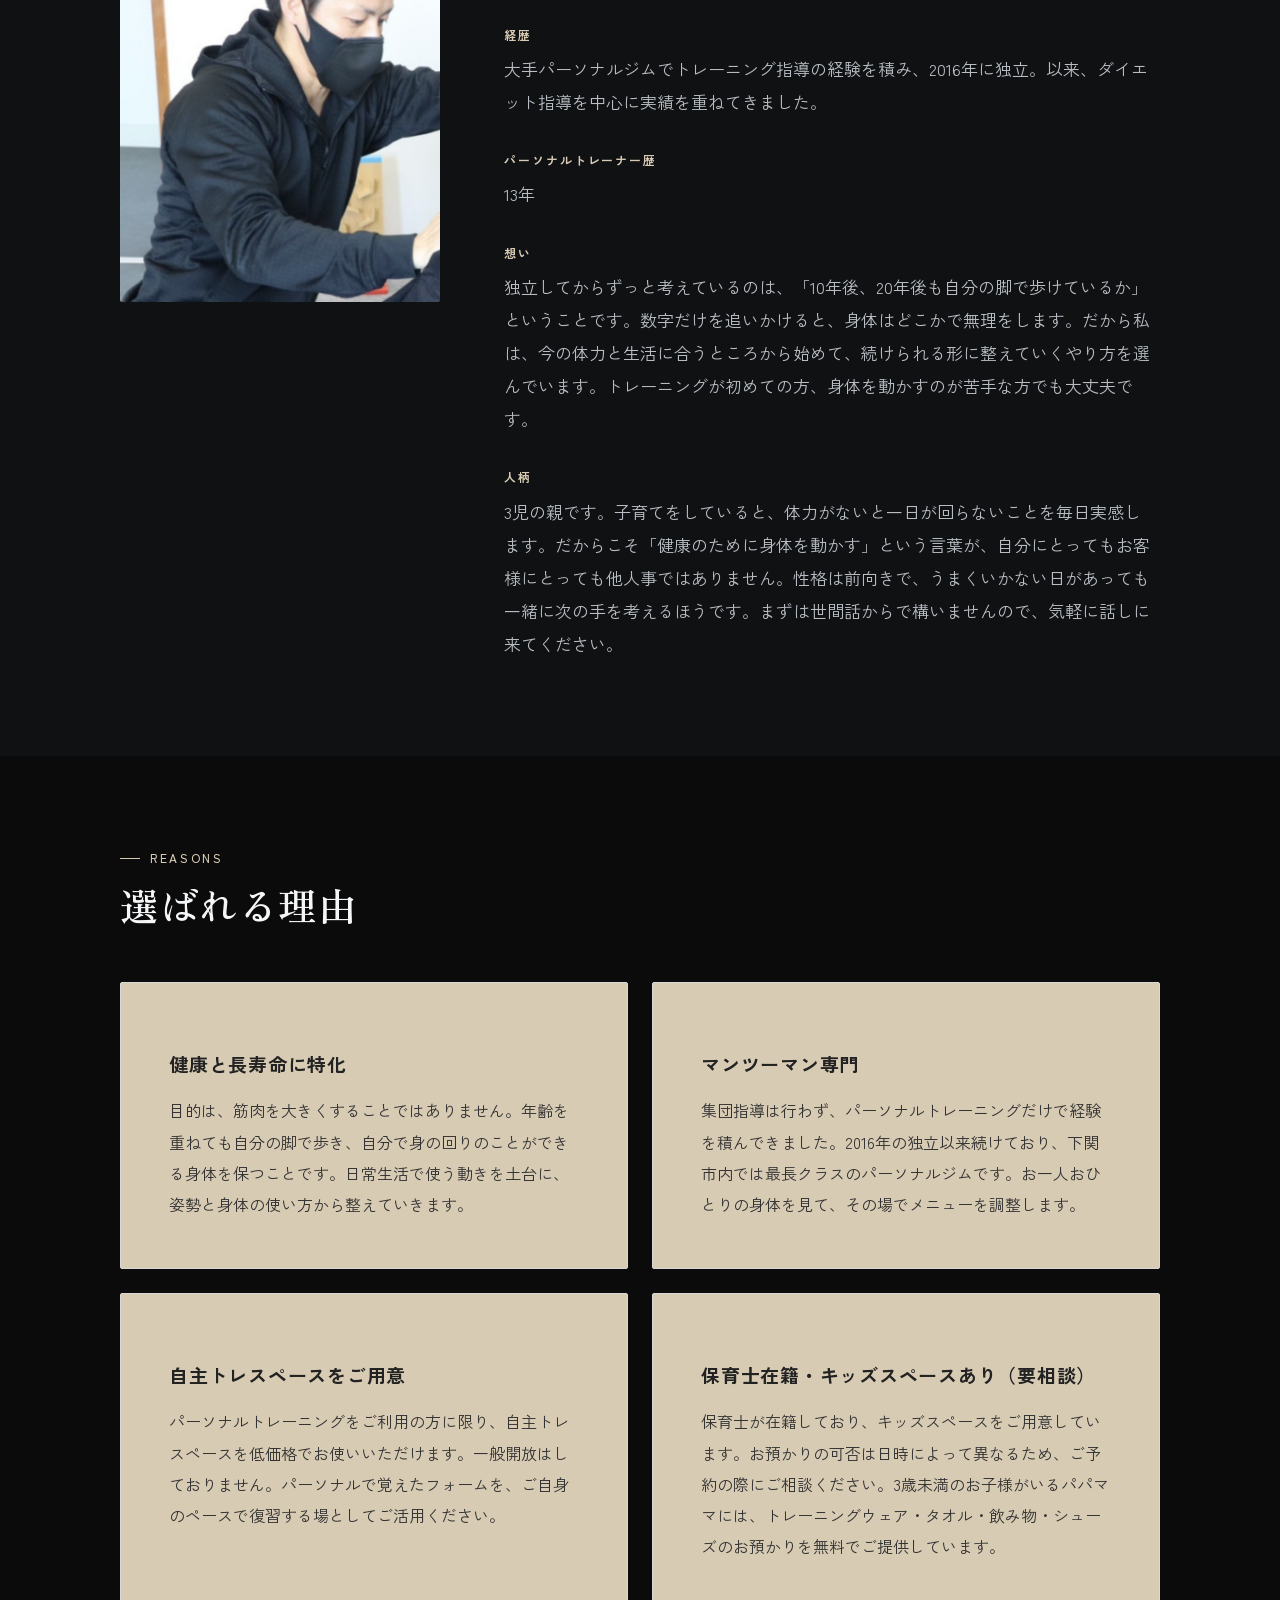
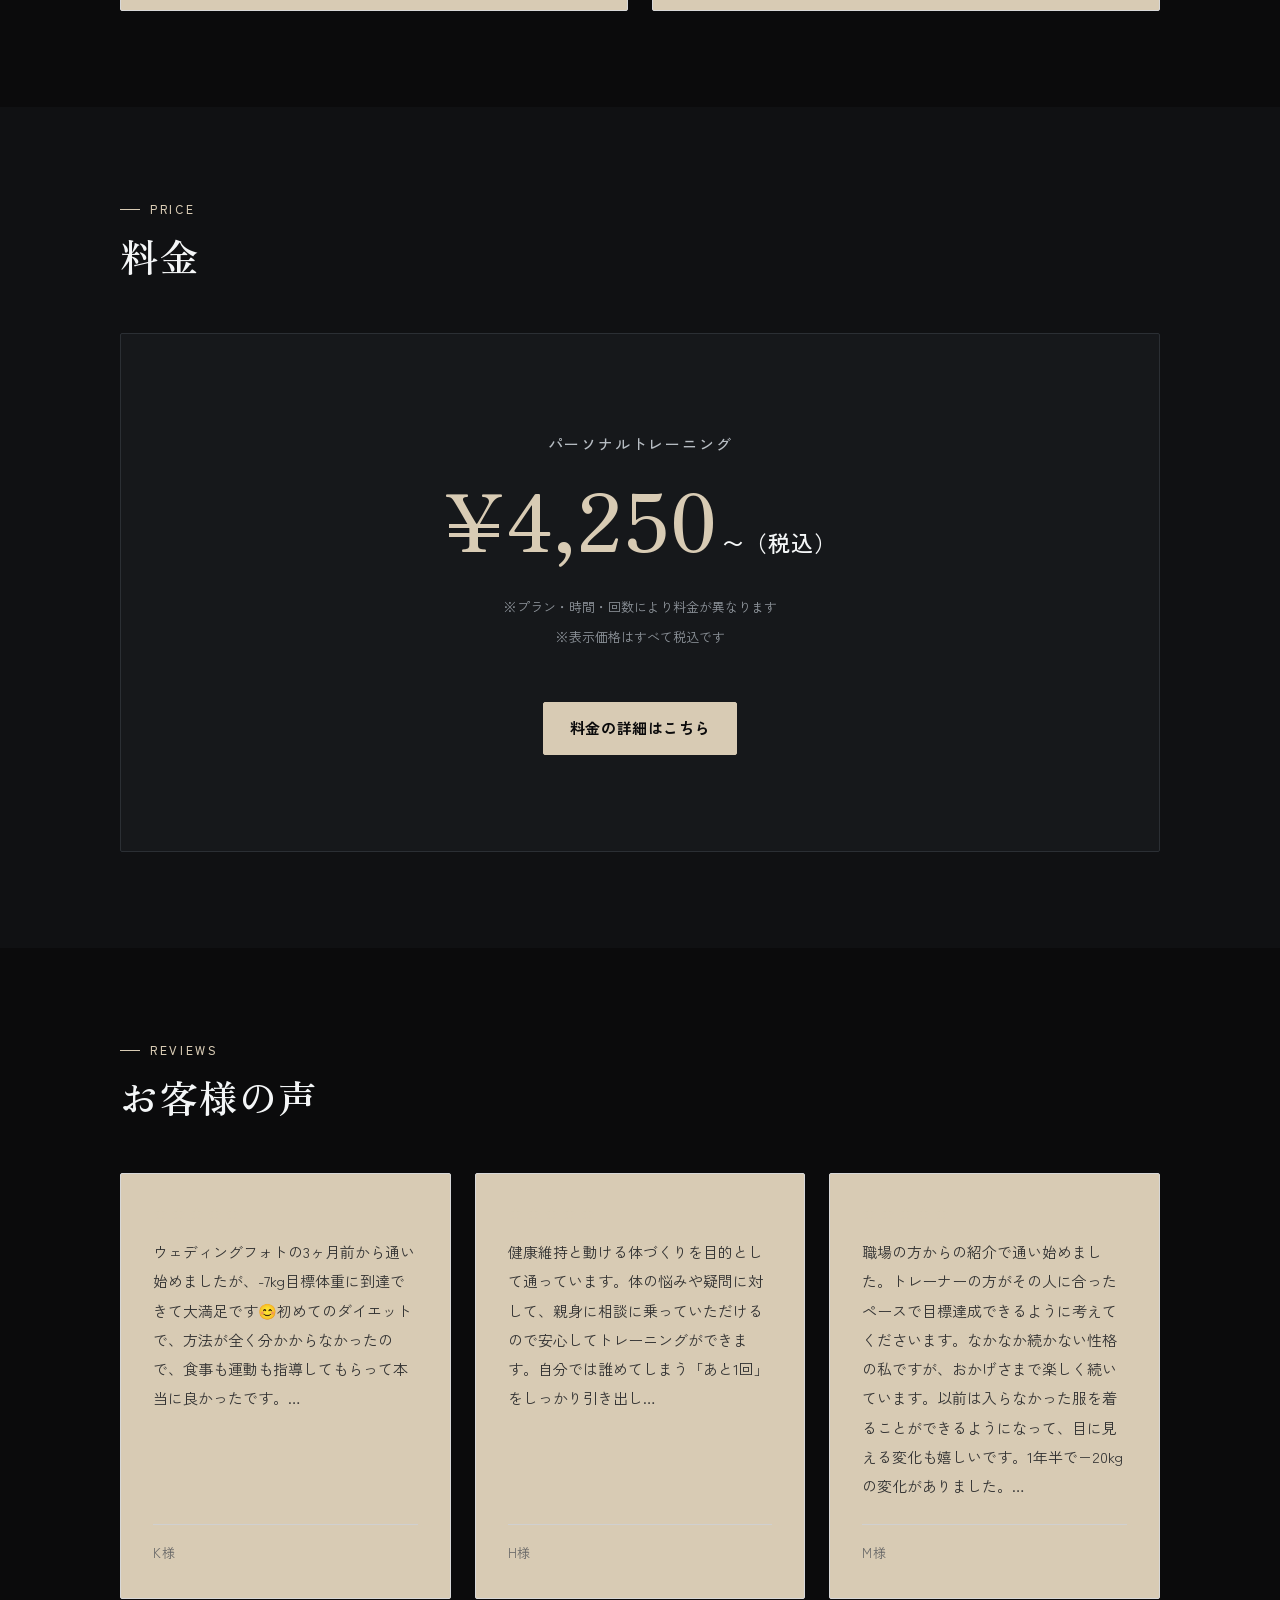
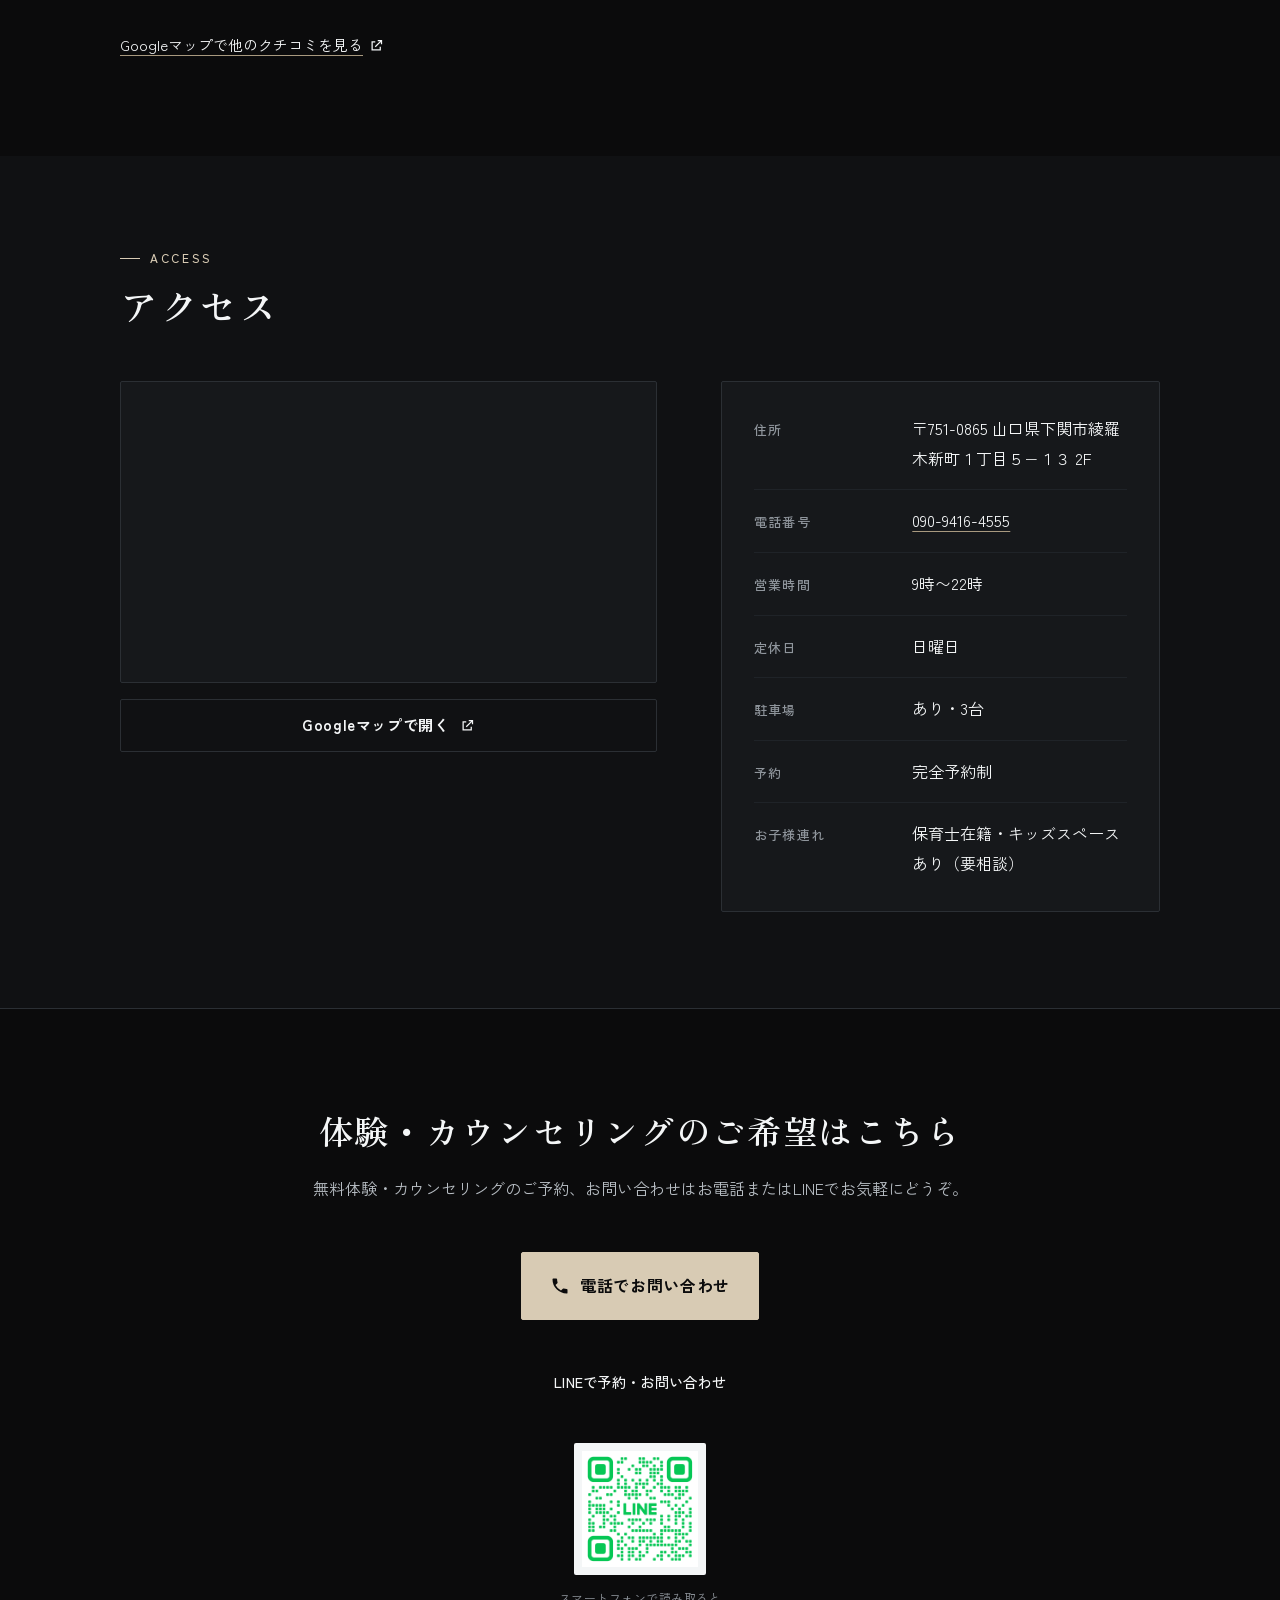
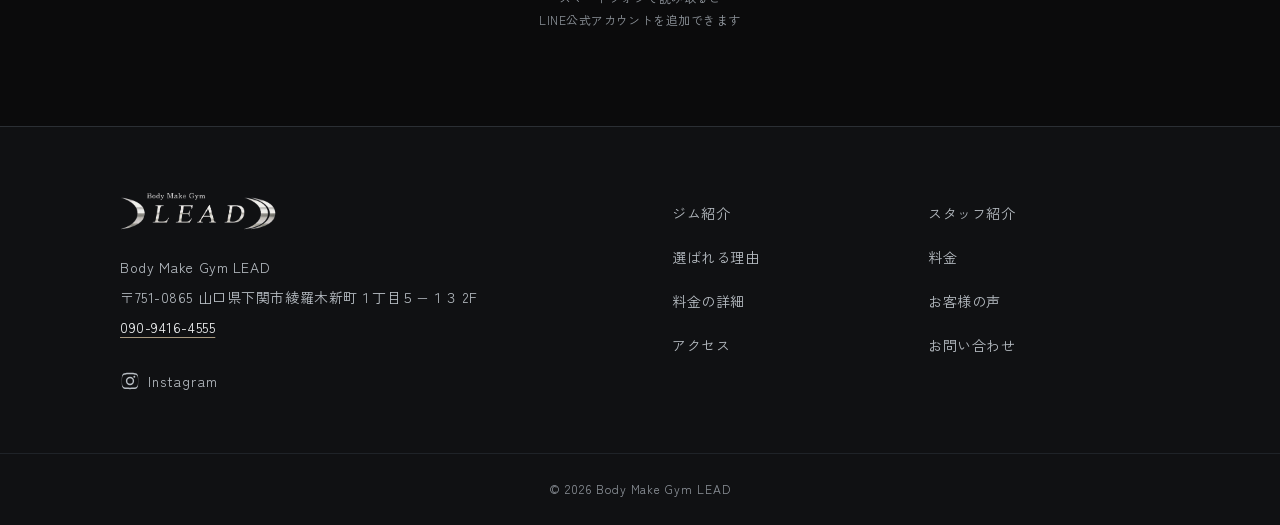
==== commit 936dda19: "Update footer address and change card background color to sand tone - Add complete address to footer" ====
--- a/index.html
+++ b/index.html
@@ -465,7 +465,7 @@
     <div class="lead-footer__brand">
       <img class="lead-footer__logo" src="assets/img/logo.png" alt="Body Make Gym LEAD" width="939" height="240" loading="lazy" decoding="async">
       <p class="lead-footer__meta">Body Make Gym LEAD</p>
-      <p class="lead-footer__meta">山口県下関市</p>
+      <p class="lead-footer__meta">〒751-0865 山口県下関市綾羅木新町１丁目５−１３ 2F</p>
       <p class="lead-footer__meta"><a class="lead-textlink" href="tel:090-9416-4555">090-9416-4555</a></p>
 
       <a class="lead-footer__sns" href="https://www.instagram.com/bodymakegymlead.shimonoseki/" target="_blank" rel="noopener noreferrer" aria-label="Instagram（新しいタブで開く）">
--- a/assets/css/style.css
+++ b/assets/css/style.css
@@ -965,15 +965,10 @@
   flex-direction: column;
   height: 100%;
   padding: var(--lead-s6);
-  background-color: var(--lead-surface);
-  border: 1px solid var(--lead-line);
+  background-color: #D8CBB4;
+  border: 1px solid #D8D8D8;
   border-radius: 2px;
-  transition: border-color var(--lead-dur) var(--lead-ease),
-              background-color var(--lead-dur) var(--lead-ease);
-}
-.lead-card:hover {
-  border-color: var(--lead-sand-dim);
-  background-color: var(--lead-surface-2);
+  color: #333333;
 }
 @media (min-width: 1024px) {
   .lead-card { padding: var(--lead-s7); }
@@ -981,7 +976,7 @@
 
 .lead-card__title {
   margin: 0 0 var(--lead-s4);
-  color: var(--lead-white);
+  color: #222222;
   font-family: var(--lead-font-body);
   font-size: 1.0625rem;
   font-weight: 700;
@@ -1003,7 +998,7 @@
 
 .lead-card__text {
   margin: 0;
-  color: var(--lead-silver);
+  color: #333333;
   font-size: 0.9375rem;
   line-height: 1.95;
 }
@@ -1098,9 +1093,10 @@
   flex-direction: column;
   height: 100%;
   padding: var(--lead-s6);
-  background-color: var(--lead-surface);
-  border: 1px solid var(--lead-line);
+  background-color: #D8CBB4;
+  border: 1px solid #D8D8D8;
   border-radius: 2px;
+  color: #333333;
 }
 
 
@@ -1122,7 +1118,7 @@
   margin: 0 0 var(--lead-s5);
   padding: 0;
   border: 0;
-  color: var(--lead-silver);
+  color: #333333;
   font-size: 0.9375rem;
   line-height: 1.95;
 }
@@ -1131,8 +1127,8 @@
 .lead-voice-card__name {
   margin: 0;
   padding-top: var(--lead-s4);
-  border-top: 1px solid var(--lead-line-soft);
-  color: var(--lead-silver-dim);
+  border-top: 1px solid #D0D0D0;
+  color: #666666;
   font-size: 0.8125rem;
   letter-spacing: 0.06em;
 }
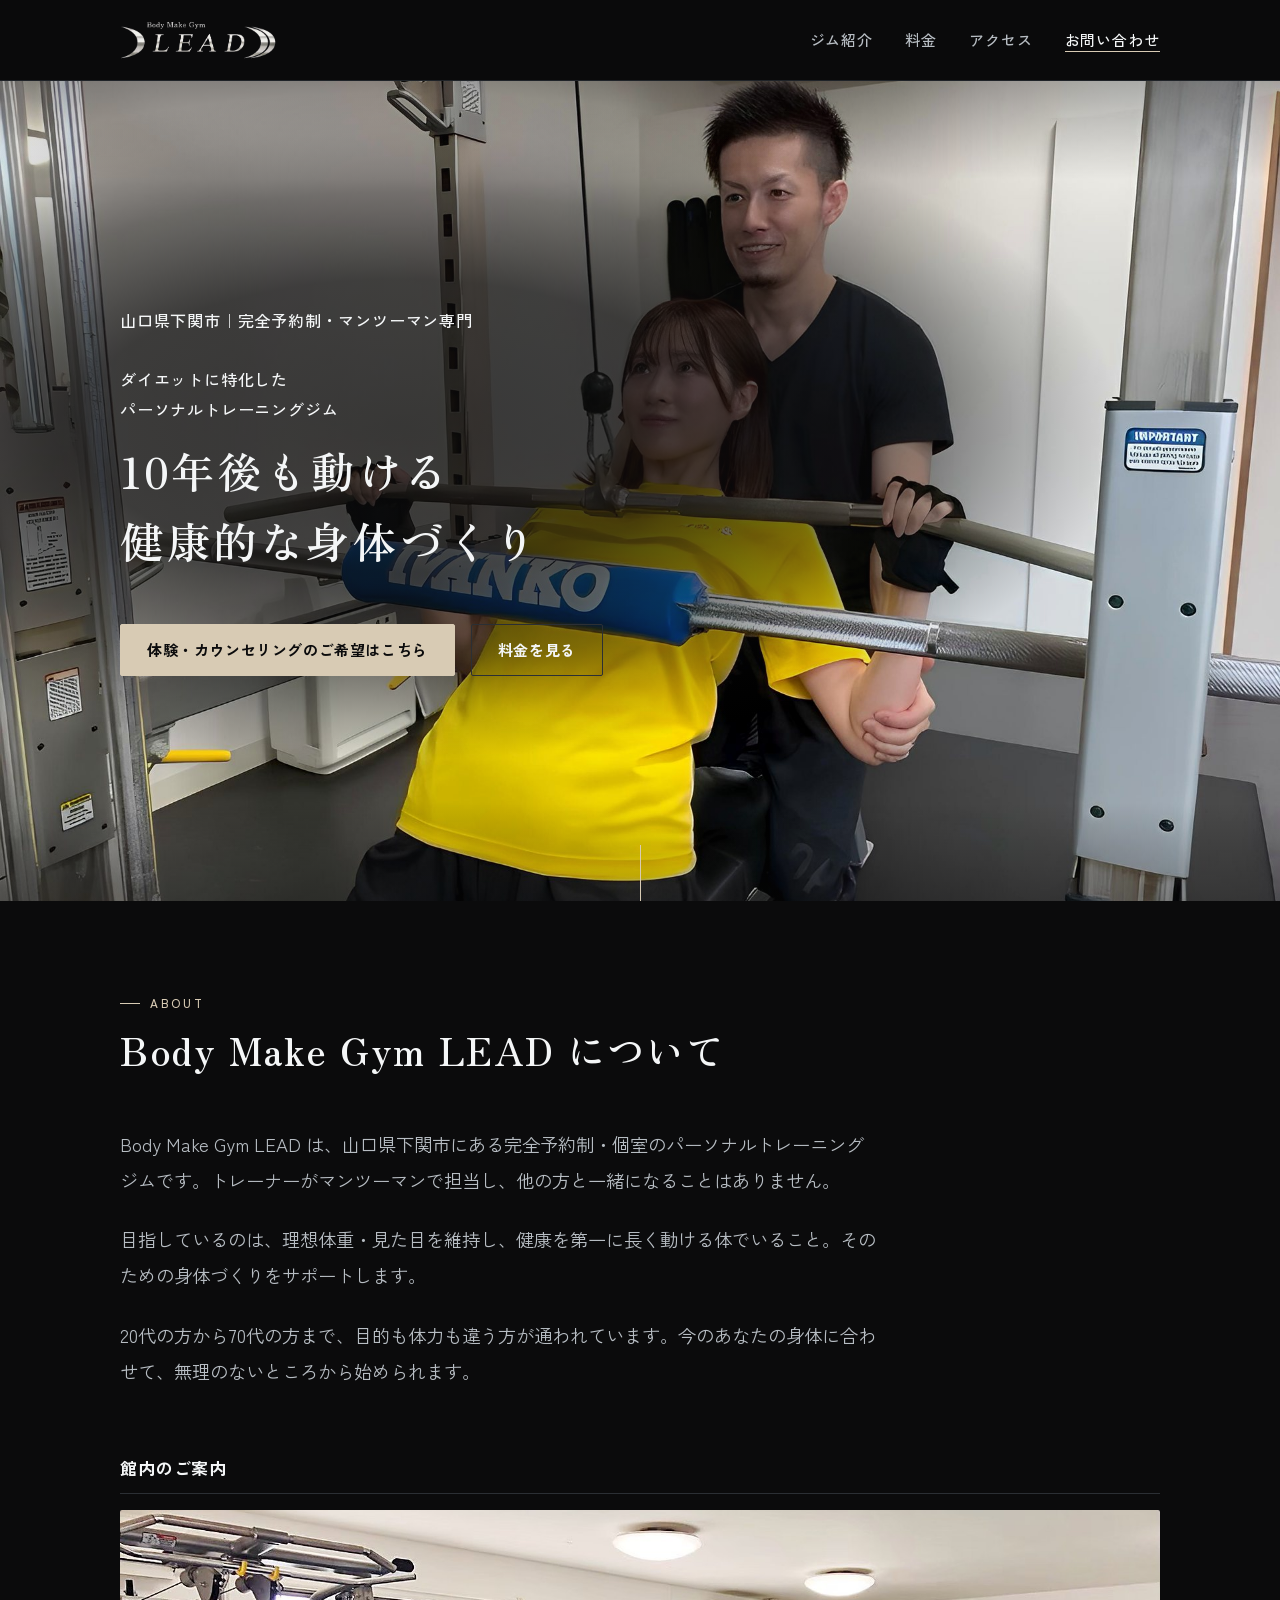
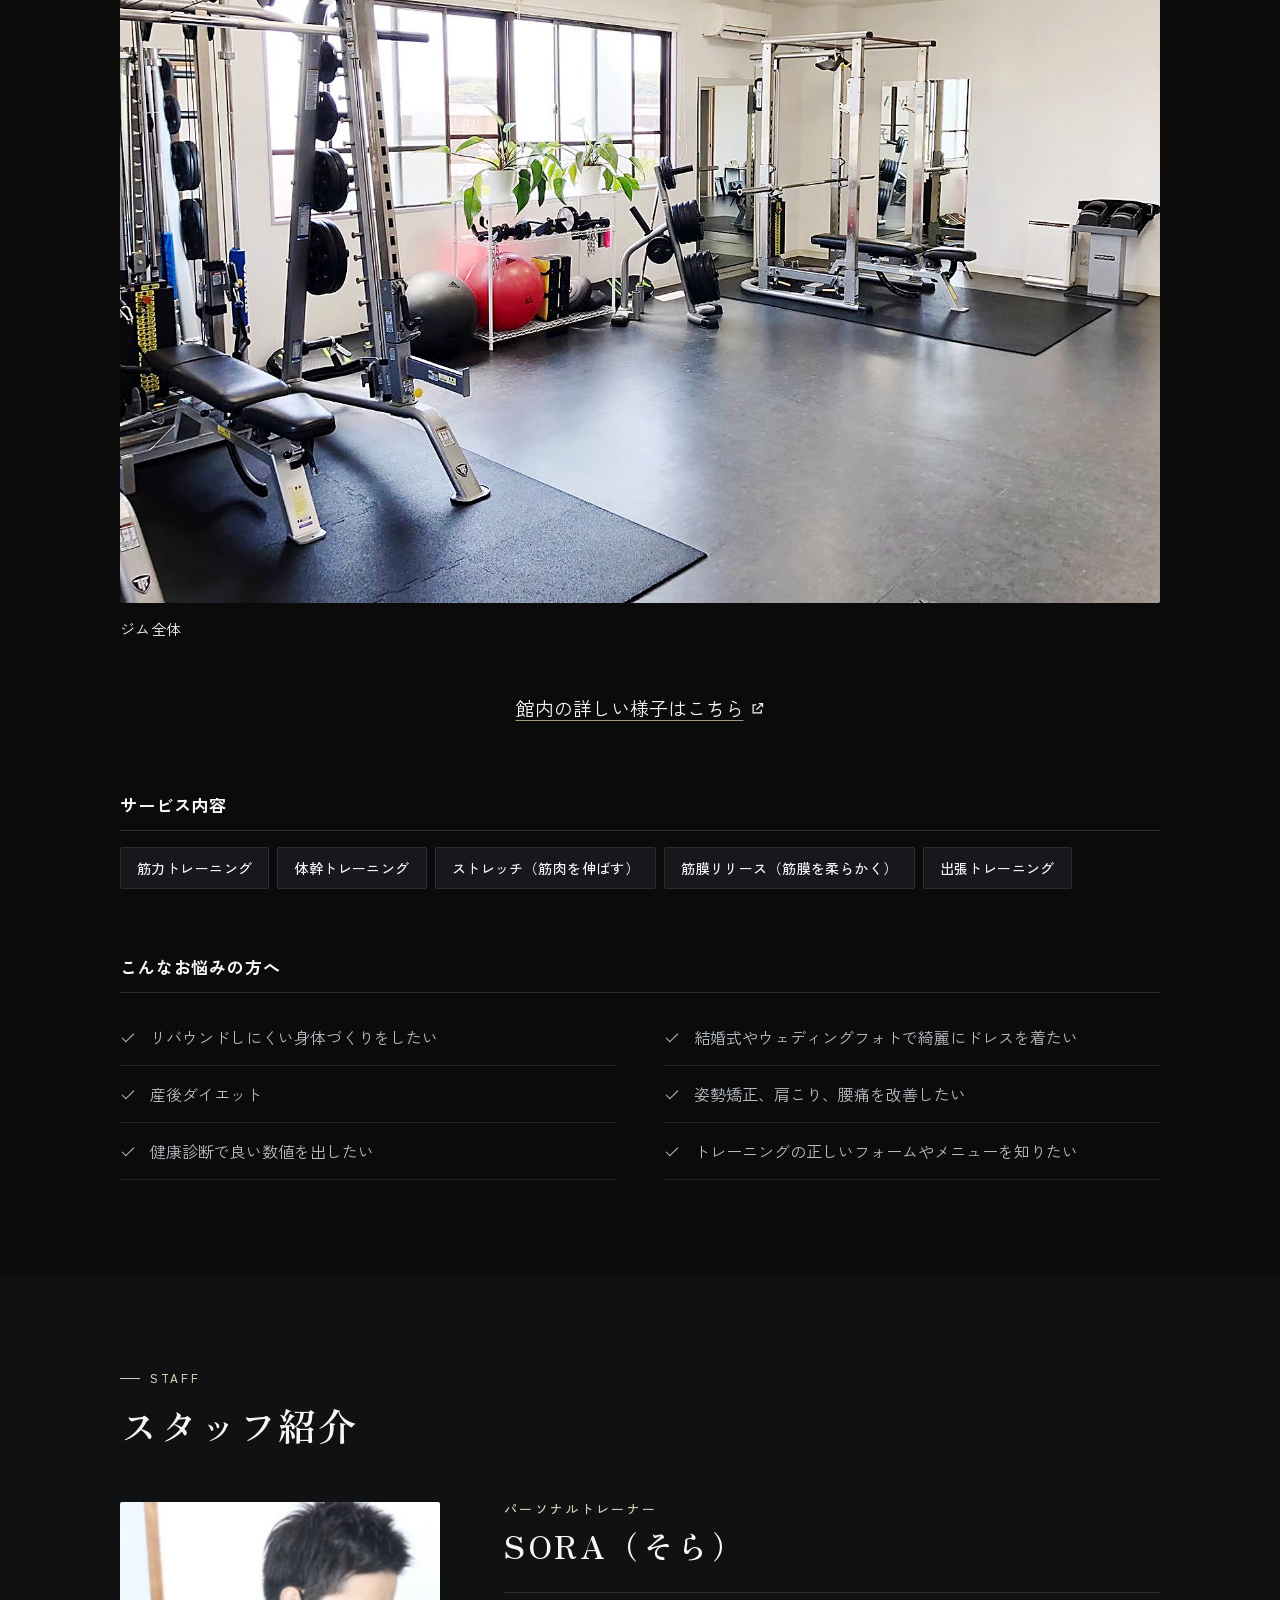
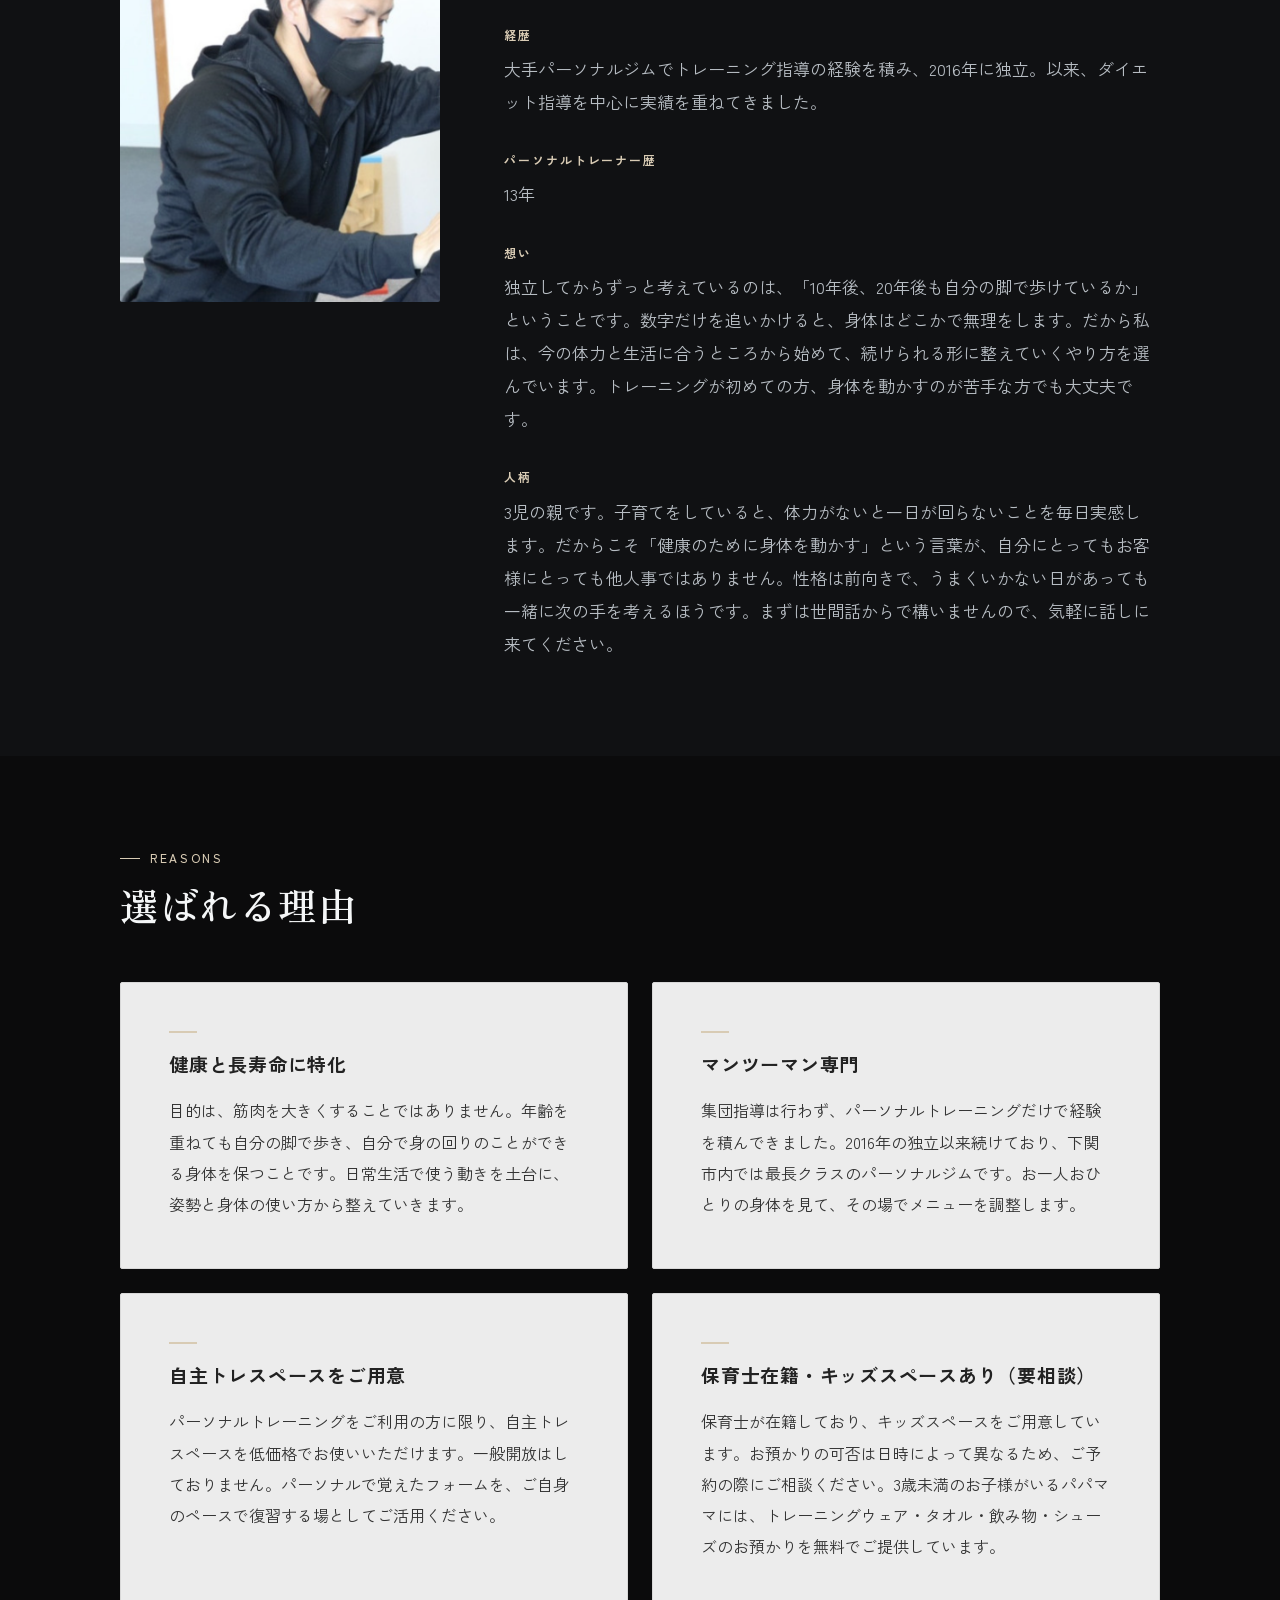
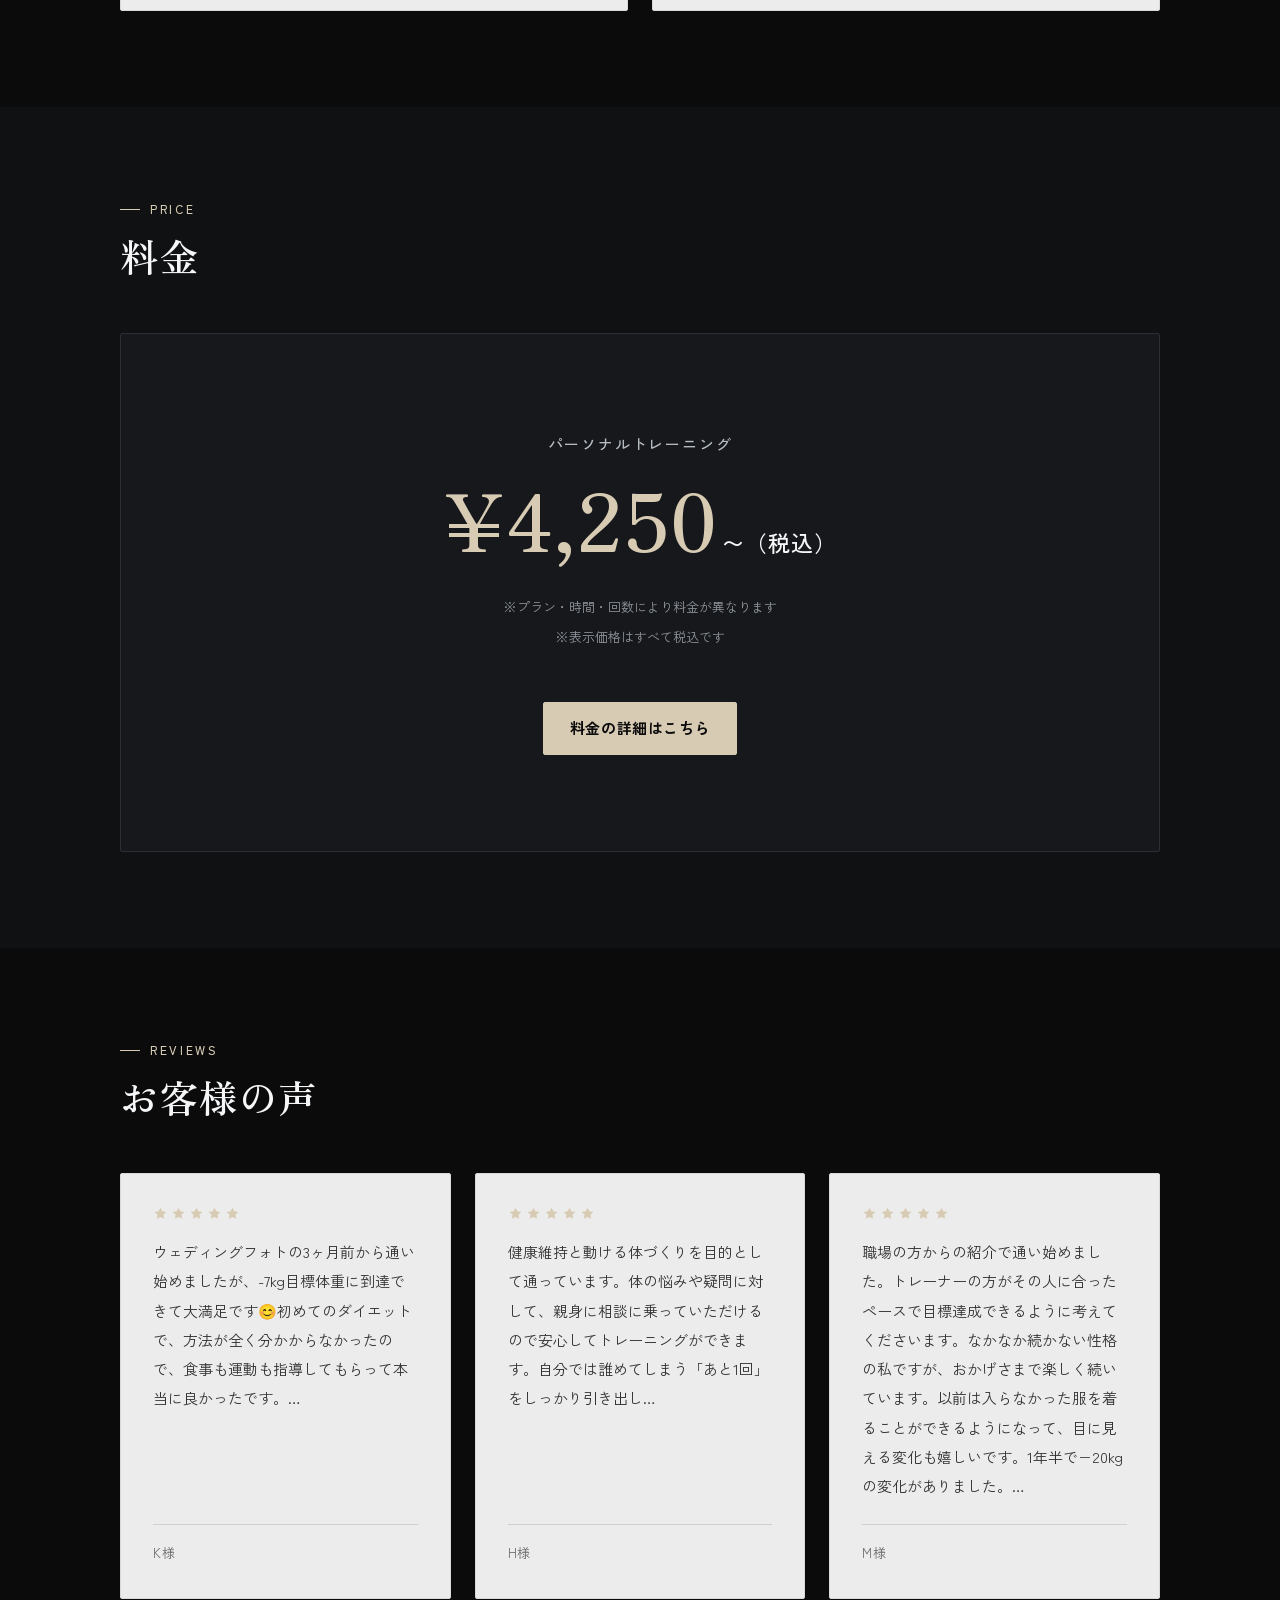
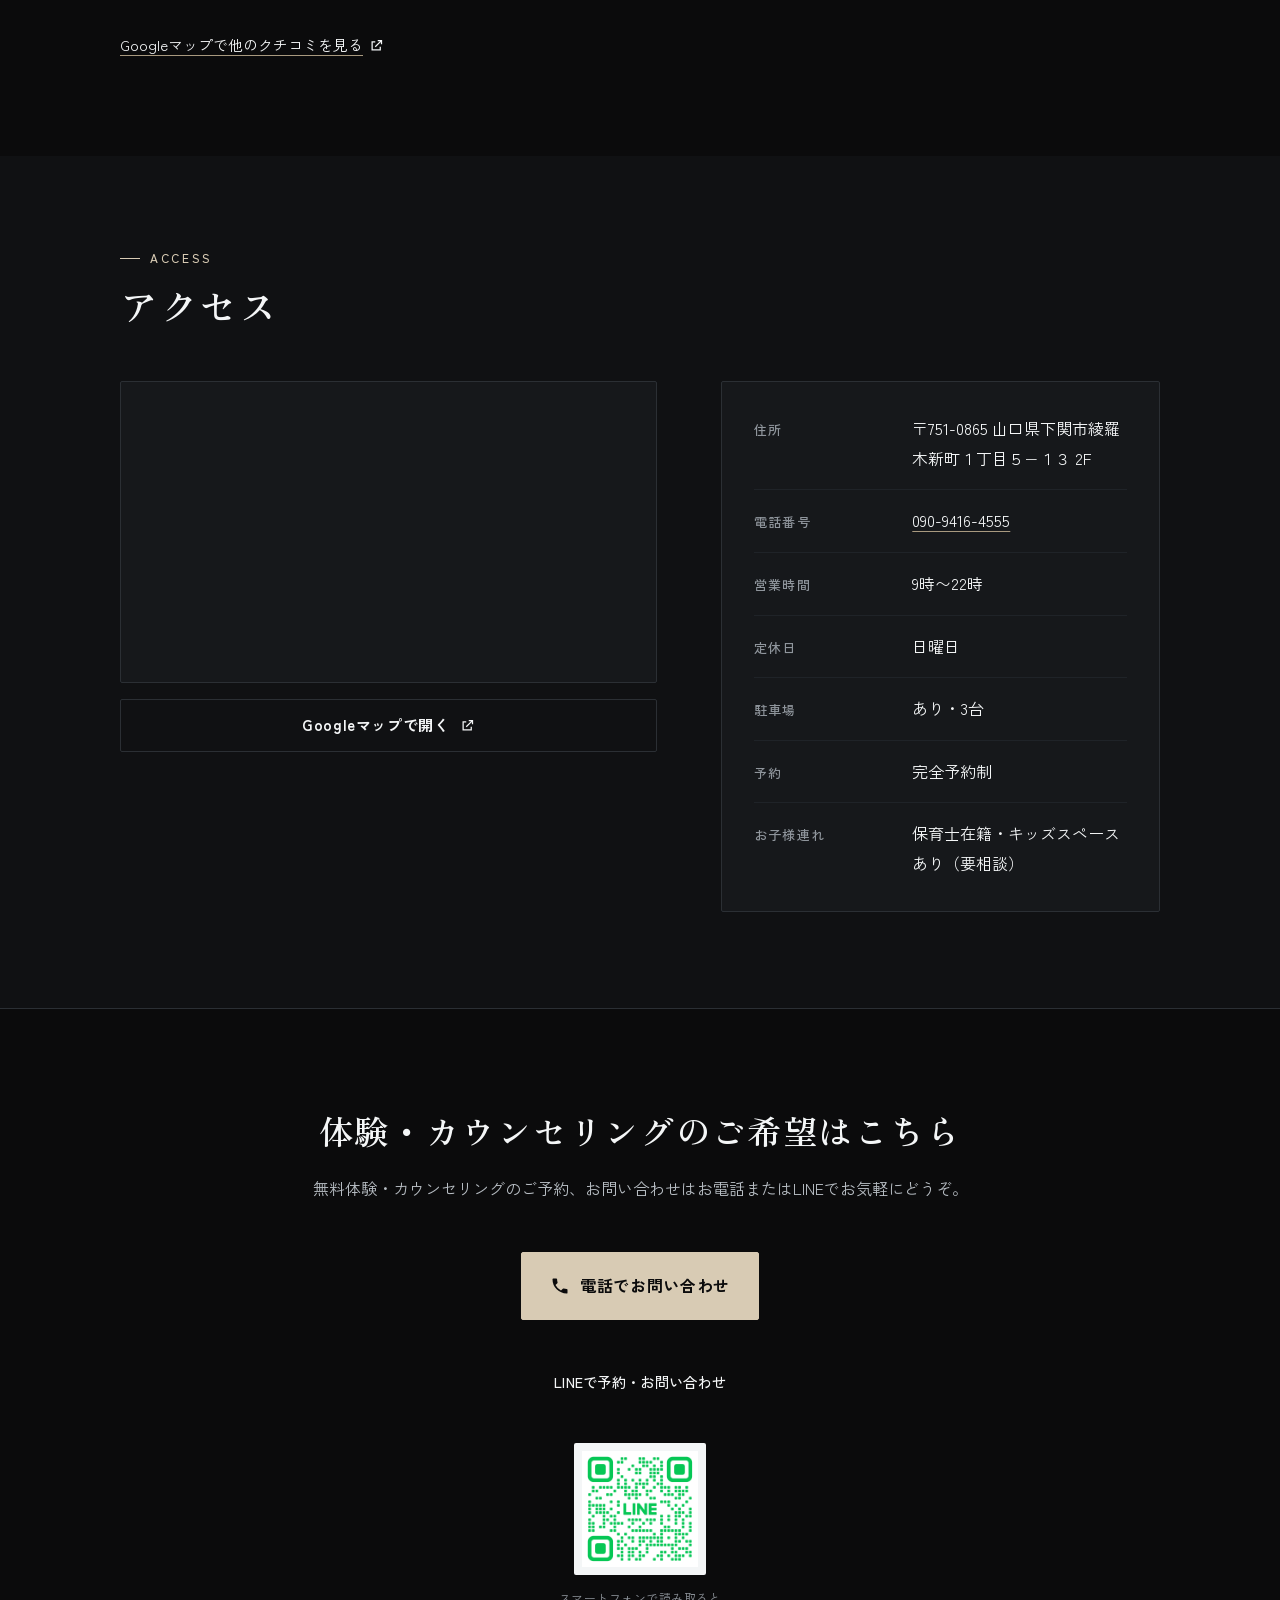
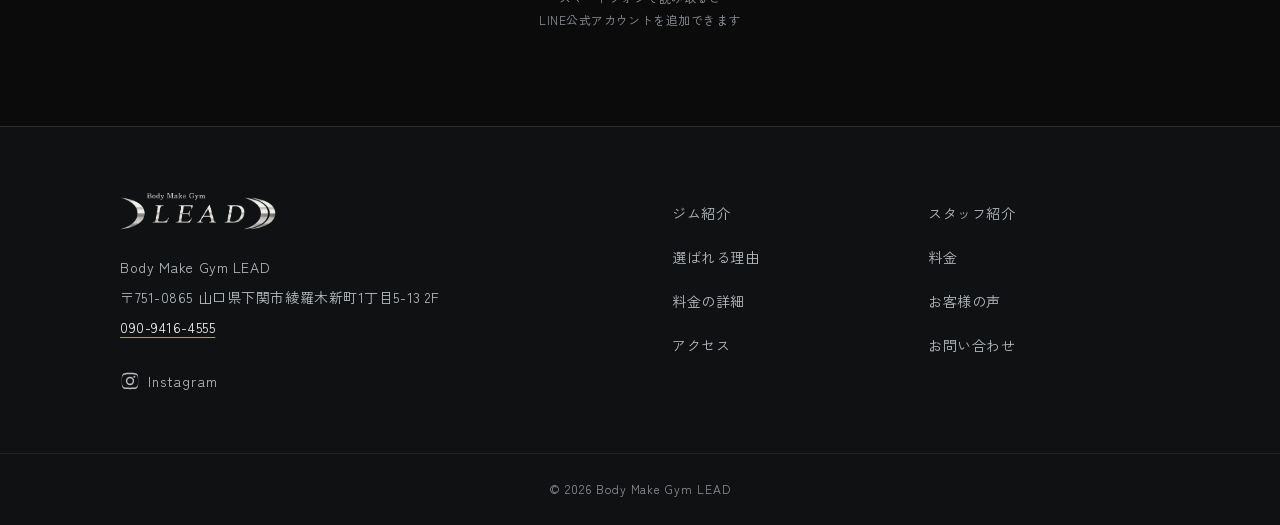
==== commit b5ed17ad: "Convert address numbers to half-width format - Change full-width numbers (１丁目５−１３) to half-width (1丁" ====
--- a/index.html
+++ b/index.html
@@ -465,7 +465,7 @@
     <div class="lead-footer__brand">
       <img class="lead-footer__logo" src="assets/img/logo.png" alt="Body Make Gym LEAD" width="939" height="240" loading="lazy" decoding="async">
       <p class="lead-footer__meta">Body Make Gym LEAD</p>
-      <p class="lead-footer__meta">〒751-0865 山口県下関市綾羅木新町１丁目５−１３ 2F</p>
+      <p class="lead-footer__meta">〒751-0865 山口県下関市綾羅木新町1丁目5-13 2F</p>
       <p class="lead-footer__meta"><a class="lead-textlink" href="tel:090-9416-4555">090-9416-4555</a></p>
 
       <a class="lead-footer__sns" href="https://www.instagram.com/bodymakegymlead.shimonoseki/" target="_blank" rel="noopener noreferrer" aria-label="Instagram（新しいタブで開く）">
--- a/assets/css/style.css
+++ b/assets/css/style.css
@@ -965,7 +965,7 @@
   flex-direction: column;
   height: 100%;
   padding: var(--lead-s6);
-  background-color: #D8CBB4;
+  background-color: #ECECEC;
   border: 1px solid #D8D8D8;
   border-radius: 2px;
   color: #333333;
@@ -1093,7 +1093,7 @@
   flex-direction: column;
   height: 100%;
   padding: var(--lead-s6);
-  background-color: #D8CBB4;
+  background-color: #ECECEC;
   border: 1px solid #D8D8D8;
   border-radius: 2px;
   color: #333333;
